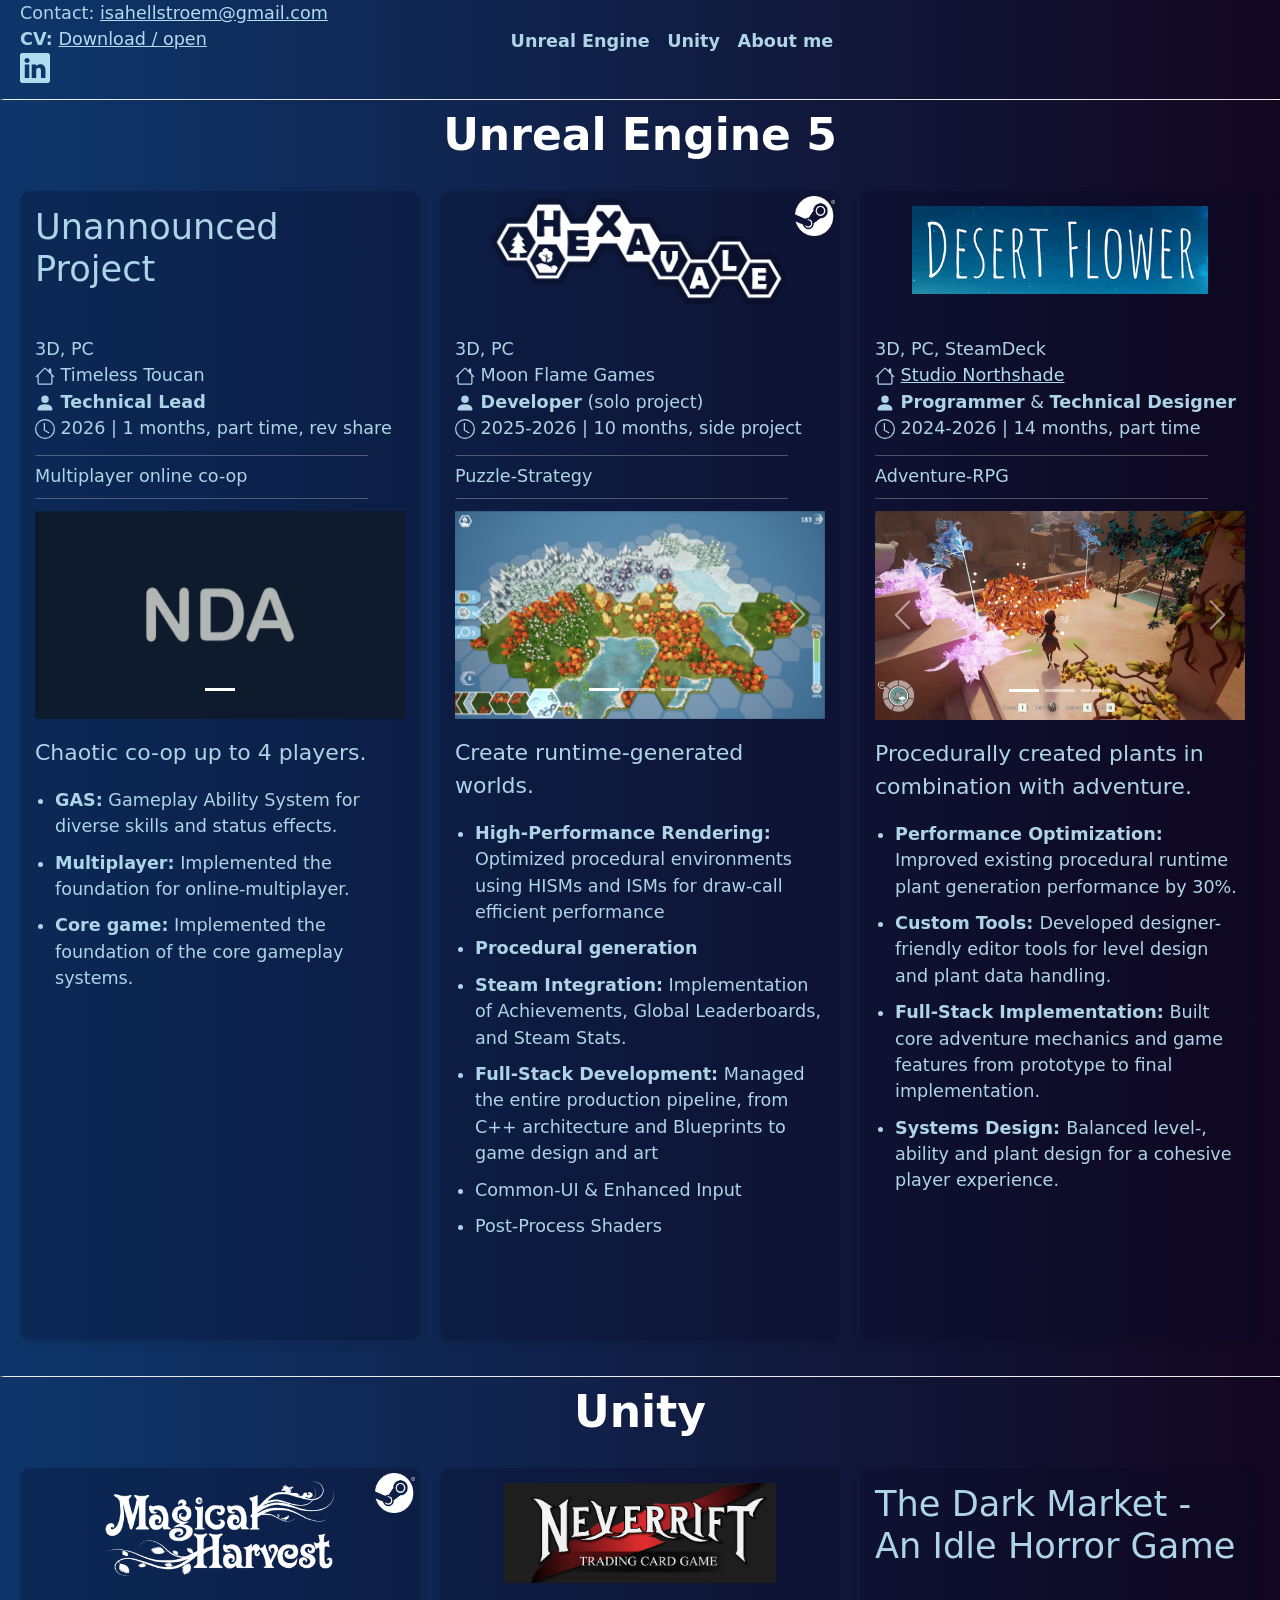
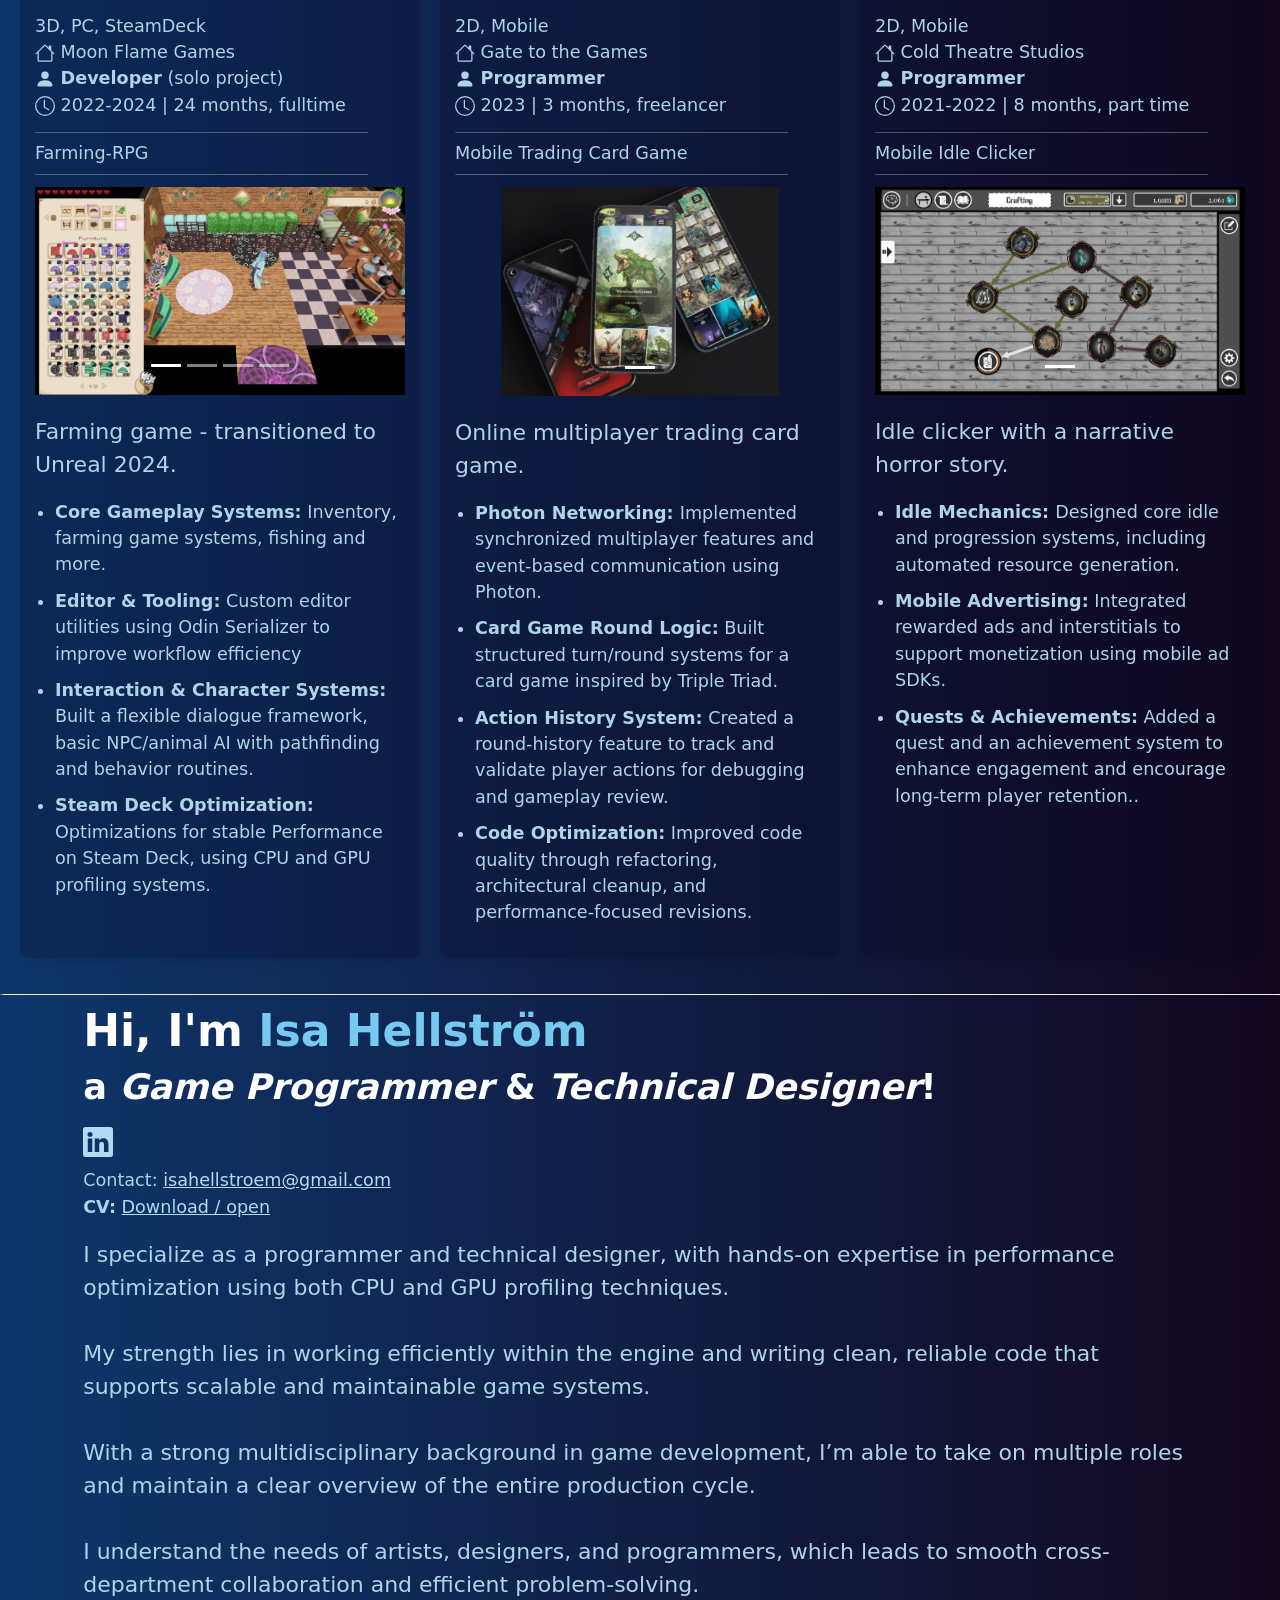
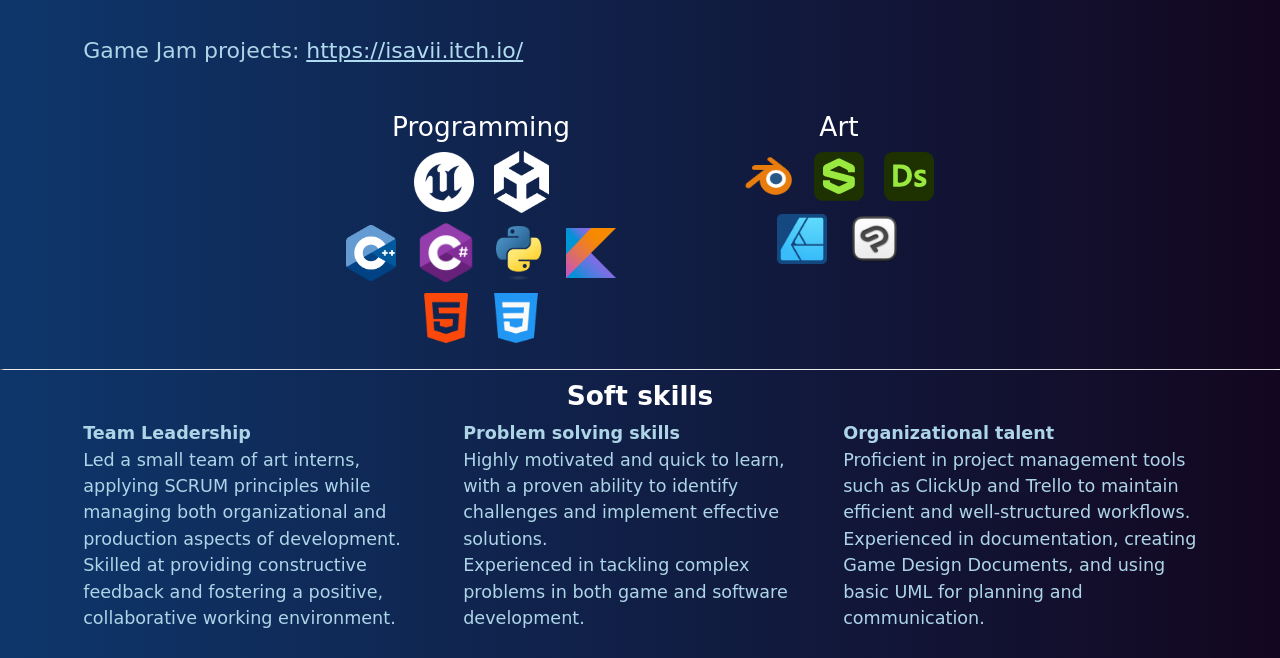
==== index.html @ 44cc3a47 "contatct up" ====
<!DOCTYPE html>
<html lang="en">
        <!-- ----------------- HEAD ----------------- -->
    <head>
        <meta charset="UTF-8">
        <meta name="viewport" content="width=device-width, initial-scale=1.0">
        <link rel="stylesheet" href="./css/style.css"/>
        <link href="https://cdn.jsdelivr.net/npm/bootstrap@5.3.0-alpha2/dist/css/bootstrap.min.css" rel="stylesheet"
        integrity="sha384-aFq/bzH65dt+w6FI2ooMVUpc+21e0SRygnTpmBvdBgSdnuTN7QbdgL+OapgHtvPp" crossorigin="anonymous"> 
        <script src="https://cdn.jsdelivr.net/npm/bootstrap@5.3.3/dist/js/bootstrap.bundle.min.js"
         integrity="sha384-YvpcrYf0tY3lHB60NNkmXc5s9fDVZLESaAA55NDzOxhy9GkcIdslK1eN7N6jIeHz" crossorigin="anonymous"></script>

        <!---- ---------------- FONT ---------------  -->
        <link rel="preconnect" href="https://fonts.googleapis.com">
        <link rel="preconnect" href="https//fonts.gstatic.com" crossorigin>
        <link href="https://fonts.google.com/specimen/Montserrat" rel="stylesheet">

        <title>Isa Hellström - Game Programmer Portfolio</title>
    </head>
        <!-- ----------------- BODY ----------------- -->
    <body class="gradient-custom">
    <header>
  <div class="header-container d-flex align-items-center justify-content-between w-100">
    
    <div class="contact-cv">
      <p class="mb-0">
        Contact: <a href="mailto:isahellstroem@gmail.com">isahellstroem@gmail.com</a><br>
        <b>CV:</b> <a href="\CV\CV_IsaHellström.pdf">Download / open</a><br>
              <a href="https://www.linkedin.com/in/isa-hellstr%C3%B6m-229aa6187/" target="_blank">
        <script src="js/icon_linkedin.cs"></script>
      </a>
      </p>
    </div>

    <nav class="navbar navbar-expand-lg">
      <div class="collapse navbar-collapse" id="navbarNavAltMarkup">
        <div class="navbar-nav">
          <a class="nav-link" href="#UE"><b>Unreal Engine</b></a>
          <a class="nav-link" href="#Unity"><b>Unity</b></a>
          <a class="nav-link" href="#AboutMe"><b>About me</b></a>
        </div>
      </div>
    </nav>

    <div class="header-spacer" style="width: 200px;"></div>
    
  </div>
</header>
        <img  class="divider" src="./Images/Decorative/Divider.png"> </img>


            <div class="flex-center">
                 <h1 class="fw-bold header-baseCol" id="UE">Unreal Engine 5</h1>
            </div>


        <!--------  //////////////////////////////////////////////////////////    -->
            <!-------- Container -->
            <div class="outer-center">
        <div class="horizontal-scroll-container">

            
                <!--  ==========================  RAPIDS ================== -->
            <div class="project-card">
                <div class ="project-card-title">
                    <!-- <a href="https://store.steampowered.com/app/3872220/Hexavale/" target="_blank" class="project-link">
                        <img src="./Images/Icons/SteamLogoWhite.png" class="steam-logo" alt="Steam" height="50">
                        <img src="./Images/UnrealEngine/Hexavale/Hexavale_Logo_White.png" class="game-logo-magicalharvest" alt="Hexavale"> -->
                     <h2> Unannounced Project</h2> 
                    </a>
                </div>
                <div class="project-meta">
                    3D, PC <br>
                    <script src="js/icon_company.cs"></script>Timeless Toucan  <br>
                    <script src="js/icon_human.cs"></script><b>Technical Lead</b> <br>
                    <script src="js/icon_clock.cs"></script> 2026 | 1 months, part time, rev share <br>
                </div>
                   <img class="divider_s" src="./Images/Decorative/Divider.png">
                 <div class="project-type">
                    Multiplayer online co-op
                 </div>
                <img class="divider_s" src="./Images/Decorative/Divider.png">

                <!-- Carousel -->
                <div id="carousel_UE_TC" class="carousel slide">
                    <div class="carousel-indicators">
                        <button type="button" data-bs-target="#carousel_UE_TC" data-bs-slide-to="0" class="active" aria-current="true"
                            aria-label="Slide 1"></button>
                    
                    </div>
                    <div class="carousel-inner">
                        <div class="carousel-item active">
                            <a href="./Images/UnrealEngine/TimelessToucan/TC_NDA.png" target="_blank">
                                <img src="./Images/UnrealEngine/TimelessToucan/TC_NDA.png" class="d-block w-100 img-fluid" alt="Hexavale">
                            </a>
                        </div>
                    </div>
                </div>

                
            <!-- Description -->
            <p class="lead mt-3">
                Chaotic co-op up to 4 players.
            </p>
            <ul class="project-features">
                <li><b>GAS:</b> Gameplay Ability System for diverse skills and status effects.</li>
                <li><b>Multiplayer:</b> Implemented the foundation for online-multiplayer.</li>
                <li><b>Core game:</b> Implemented the foundation of the core gameplay systems.</li>
            </ul>
             </div>
            </div>

                <!--  ==========================  HEXAVALE ================== -->
            <div class="project-card">
                <div class ="project-card-title">
                    <a href="https://store.steampowered.com/app/3872220/Hexavale/" target="_blank" class="project-link">
                        <img src="./Images/Icons/SteamLogoWhite.png" class="steam-logo" alt="Steam" height="50">
                        <img src="./Images/UnrealEngine/Hexavale/Hexavale_Logo_White.png" class="game-logo-magicalharvest" alt="Hexavale">
                    </a>
                </div>
                <div class="project-meta">
                    3D, PC <br>
                    <script src="js/icon_company.cs"></script>Moon Flame Games  <br>
                    <script src="js/icon_human.cs"></script><b>Developer</b> (solo project) <br>
                    <script src="js/icon_clock.cs"></script> 2025-2026 | 10 months, side project <br>
                </div>
                   <img class="divider_s" src="./Images/Decorative/Divider.png">
                 <div class="project-type">
                    Puzzle-Strategy
                 </div>
                <img class="divider_s" src="./Images/Decorative/Divider.png">

                <!-- Carousel -->
                <div id="carousel_UE_HEXA" class="carousel slide">
                    <div class="carousel-indicators">
                        <button type="button" data-bs-target="#carousel_UE_HEXA" data-bs-slide-to="0" class="active" aria-current="true"
                            aria-label="Slide 1"></button>
                        <button type="button" data-bs-target="#carousel_UE_HEXA" data-bs-slide-to="1" aria-label="Slide 2"></button>
                        <button type="button" data-bs-target="#carousel_UE_HEXA" data-bs-slide-to="2" aria-label="Slide 3"></button>
                    </div>
                    <div class="carousel-inner">
                        <div class="carousel-item active">
                            <a href="./Images/UnrealEngine/Hexavale/Hexavale_1.png" target="_blank">
                                <img src="./Images/UnrealEngine/Hexavale/Hexavale_1.png" class="d-block w-100 img-fluid" alt="Hexavale">
                            </a>
                        </div>
                        <div class="carousel-item">
                            <a href="./Images/UnrealEngine/Hexavale/Hexavale_2.png" target="_blank">
                                <img src="./Images/UnrealEngine/Hexavale/Hexavale_2.png" class="d-block w-100 img-fluid" alt="Hexavale">
                            </a>
                        </div>
                        <div class="carousel-item">
                            <a href="./Images/UnrealEngine/Hexavale/Hexavale_3.png" target="_blank">
                                <img src="./Images/UnrealEngine/Hexavale/Hexavale_3.png" class="d-block w-100 img-fluid" alt="Hexavale">
                            </a>
                        </div>
                    </div>
                    <button class="carousel-control-prev" type="button" data-bs-target="#carousel_UE_HEXA" data-bs-slide="prev">
                        <span class="carousel-control-prev-icon" aria-hidden="true"></span>
                        <span class="visually-hidden">Previous</span>
                    </button>
                    <button class="carousel-control-next" type="button" data-bs-target="#carousel_UE_HEXA" data-bs-slide="next">
                        <span class="carousel-control-next-icon" aria-hidden="true"></span>
                        <span class="visually-hidden">Next</span>
                    </button>
                </div>
                
            <!-- Description -->
            <p class="lead mt-3">
                Create runtime-generated worlds.
            </p>
            <ul class="project-features">
                <li><b>High-Performance Rendering:</b> Optimized procedural environments using HISMs and ISMs for draw-call efficient performance</li>
                <li><b>Procedural generation</b></li>
                <li><b>Steam Integration:</b> Implementation of Achievements, Global Leaderboards, and Steam Stats.</li>
                <li><b>Full-Stack Development:</b> Managed the entire production pipeline, from C++ architecture and Blueprints to game design and art</li>
                 <li>Common-UI & Enhanced Input</li>
                <li>Post-Process Shaders</li>
            </ul>
             </div>
            </div>
 

    <!--  ==========================  DESERT FLOWER  ================== -->
            <div class="project-card">
                <div class ="project-card-title" posi>
                  <a href="https://northshade.se/" target="_blank" class="project-link">
                <!-- <img src="./Images/Icons/SteamLogoWhite.png" class="steam-logo" alt="Steam" height="50">-->
                <img src="./Images/UnrealEngine/DesertFlower/DesertFlower_Title.png" class="game-logo" alt="Desert Flower">  
                  </a>
                 </div>
                    <div class="project-meta">
                    3D, PC, SteamDeck
                    <script src="js/icon_company.cs "></script><a href= "https://northshade.se/" target="_blank">Studio Northshade <tab class="space"></a></tab> <br>
                    <script src="js/icon_human.cs"></script><b>Programmer</b> & <b>Technical Designer</b> <br>
                    <script src="js/icon_clock.cs "></script> 2024-2026 | 14 months, part time<br>
                                       <img class="divider_s" src="./Images/Decorative/Divider.png">
                    <div class="project-type">
                        Adventure-RPG
                    </div>
                    <img class="divider_s" src="./Images/Decorative/Divider.png">
               </div>
              
                       <!-- Carousel -->
                <div id="carousel_UE_DESERT" class="carousel slide">
                    <div class="carousel-indicators">
                        <button type="button" data-bs-target="#carousel_UE_DESERT" data-bs-slide-to="0" class="active" aria-current="true"
                            aria-label="Slide 1"></button>
                        <button type="button" data-bs-target="#carousel_UE_DESERT" data-bs-slide-to="1" aria-label="Slide 2"></button>
                        <button type="button" data-bs-target="#carousel_UE_DESERT" data-bs-slide-to="2" aria-label="Slide 3"></button>
                    </div>
                    <div class="carousel-inner">
                        <div class="carousel-item active">
                            <a href="./Images/UnrealEngine/DesertFlower/DesertFlower4.png" target="_blank">
                                <img src="./Images/UnrealEngine/DesertFlower/DesertFlower4.png" class="d-block w-100 img-fluid" alt="Hexavale">
                            </a>
                        </div>
                        <div class="carousel-item">
                            <a href="./Images/UnrealEngine/DesertFlower/DesertFlower3.png" target="_blank">
                                <img src="./Images/UnrealEngine/DesertFlower/DesertFlower3.png" class="d-block w-100 img-fluid" alt="Hexavale">
                            </a>
                        </div>
                        <div class="carousel-item">
                            <a href="./Images/UnrealEngine/DesertFlower/DesertFlower5.png" target="_blank">
                                <img src="./Images/UnrealEngine/DesertFlower/DesertFlower5.png" class="d-block w-100 img-fluid" alt="Hexavale">
                            </a>
                        </div>
                    </div>
                    <button class="carousel-control-prev" type="button" data-bs-target="#carousel_UE_DESERT" data-bs-slide="prev">
                        <span class="carousel-control-prev-icon" aria-hidden="true"></span>
                        <span class="visually-hidden">Previous</span>
                    </button>
                    <button class="carousel-control-next" type="button" data-bs-target="#carousel_UE_DESERT" data-bs-slide="next">
                        <span class="carousel-control-next-icon" aria-hidden="true"></span>
                        <span class="visually-hidden">Next</span>
                    </button>
                    </div>
                      <p class="lead mt-3">
                    Procedurally created plants in combination with adventure.
                    <ul class="project-features">

                            <li><b> Performance Optimization: </b> Improved existing procedural runtime plant generation performance by 30%.
                            </li>
                            <li><b> Custom Tools: </b> Developed designer-friendly editor tools for level design and plant data handling.
                            </li>
                            <li><b>Full-Stack Implementation:</b> Built core adventure mechanics and game features from prototype to final implementation.  
                            </li>
                            <li> <b>Systems Design: </b>Balanced level-, ability and plant design for a cohesive player experience.</li>      
                  
                    </ul>
                </div>
           

            </div>

             <!--  ==========================  KARMA AND JONAR   ================== -->
            <div class="project-card">
                <div class ="project-card-title" posi>
                  <a href="https://store.steampowered.com/app/3580060/Karma_and_Jonar__The_Rock_Trolls/" target="_blank" class="project-link">
                 <img src="./Images/Icons/SteamLogoWhite.png" class="steam-logo" alt="Steam" height="50"> 
                <img src="./Images/UnrealEngine/KarmaAndJonar/K+JonarTitle.jpg" class="game-logo" alt="Karma and Jonar">  
                  </a>
                 </div>
                    <div class="project-meta">
                     3D, PC, SteamDeck
                    <script src="js/icon_company.cs "></script><a href= "https://www.glimeriastudios.com/gameplaydemo" target="_blank">Glimeria Studios <tab class="space"></a></tab> <br>
            <script src="js/icon_human.cs"></script><b>Lead-Programmer</b> & <b>Technical Designer</b>  <br>
               <script src="js/icon_clock.cs "></script> 2025 | 6 months, part time<br>
                   <img class="divider_s" src="./Images/Decorative/Divider.png">
                    <div class="project-type">
                         Co-op adventure
                    </div>
                     <img class="divider_s" src="./Images/Decorative/Divider.png">

                       <!-- Carousel -->
                     <div id="carousel_UE_KJ" class="carousel slide">
                           <div class="carousel-indicators">
                               <button type="button" data-bs-target="#carousel_UE_KJ" data-bs-slide-to="0" class="active" aria-current="true" aria-label="Slide 1"></button>
                               <button type="button" data-bs-target="#carousel_UE_KJ" data-bs-slide-to="1" aria-label="Slide 2"></button>
                               <button type="button" data-bs-target="#carousel_UE_KJ" data-bs-slide-to="2" aria-label="Slide 3"></button>
                           </div>
                           <div class="carousel-inner">
                               <div class="carousel-item active">
                                <a href="./Images/UnrealEngine/KarmaAndJonar/KJ_01.png" target="_blank">
                                   <img src="./Images/UnrealEngine/KarmaAndJonar/KJ_01.png" class="d-block w-100  d-block mx-lg-auto img-fluid" alt="..."></a>
                               </div>
                               <div class="carousel-item">
                                <a href="./Images/UnrealEngine/KarmaAndJonar/KJ_02.png" target="_blank">
                                   <img src="./Images/UnrealEngine/KarmaAndJonar/KJ_02.png" class="d-block w-100  d-block mx-lg-auto img-fluid" alt="..."></a>
                               </div>
                               <div class="carousel-item">
                                <a href="./Images/UnrealEngine/KarmaAndJonar/KJ_03.png" target="_blank">
                                   <img src="./Images/UnrealEngine/KarmaAndJonar/KJ_03.png" class="d-block w-100  d-block mx-lg-auto img-fluid" alt="..."></a>
                               </div>
                           </div>
                           <button class="carousel-control-prev" type="button" data-bs-target="#carousel_UE_KJ" data-bs-slide="prev">
                               <span class="carousel-control-prev-icon" aria-hidden="true"></span>
                               <span class="visually-hidden">Previous</span>
                           </button>
                           <button class="carousel-control-next" type="button" data-bs-target="#carousel_UE_KJ" data-bs-slide="next">
                               <span class="carousel-control-next-icon" aria-hidden="true"></span>
                               <span class="visually-hidden">Next</span>
                           </button>
                       </div>
         
                    </div>
                      <p class="lead mt-3">
                       Online Co-op adventure based on the book series "Karma & Jonar".
                      <br>
                           <ul class="project-features"> 
                <li> <b>Core Framework:</b> Engineered a full-scale prototype architecture from scratch for online-multiplayer coop.      
                </li>
                <li><b>NPC AI:</b> Implemented Enemy AI logic (incl. boss fight)
                </li>
                <li> <b>Gameplay Events:</b> Command Pattern system for designer-friendly, decoupled event handling.
                </li>
                <li> <b>Narrative: </b> Integrated a custom Dialogue System and dynamic Sequencer cinematics.
                </li>
                <li>  <b>Optimization: </b>Using Nanite to optimize game performance with movie-ready assets. 
                </li>
                    </ul>
                </div>
            </div>

   <!--  ==========================  MAGICAL HARVEST  ================== -->
            <div class="project-card">
                <div class ="project-card-title" posi>
                  <a href="https://store.steampowered.com/app/1906970/Magical_Harvest/" target="_blank" class="project-link">
                 <img src="./Images/Icons/SteamLogoWhite.png" class="steam-logo" alt="Steam"> 
                <img src="./Images/UnrealEngine/MagicalHarvest/MagicalHarvest_Horizontal.png" class="game-logo-magicalharvest" alt="Magical Harvest">  
                  </a>
                 </div>
                    <div class="project-meta">
                         3D, PC, SteamDeck
                    <script src="js/icon_company.cs "></script>Moon Flame Games</tab> <br>
            <script src="js/icon_human.cs"></script><b>Developer</b> (solo project)<br>
               <script src="js/icon_clock.cs "></script> 2023-2024 | 12 months, fulltime<br>
                   <img class="divider_s" src="./Images/Decorative/Divider.png">
                    <div class="project-type">
                         Farming-RPG
                    </div>
                     <img class="divider_s" src="./Images/Decorative/Divider.png">

                       <!-- Carousel -->
                      <div id="carousel_UE_MH" class="carousel slide">
                           <div class="carousel-indicators">
                               <button type="button" data-bs-target="#carousel_UE_MH" data-bs-slide-to="0" class="active" aria-current="true" aria-label="Slide 1"></button>
                               <button type="button" data-bs-target="#carousel_UE_MH" data-bs-slide-to="1" aria-label="Slide 2"></button>
                               <button type="button" data-bs-target="#carousel_UE_MH" data-bs-slide-to="2" aria-label="Slide 3"></button>
                               <button type="button" data-bs-target="#carousel_UE_MH" data-bs-slide-to="3" aria-label="Slide 4"></button>
                           </div>
                           <div class="carousel-inner">
                               <div class="carousel-item active">
                                <a href="./Images/UnrealEngine/MagicalHarvest/MH_Screenshot_Farm.png" target="_blank">
                                   <img src="./Images/UnrealEngine/MagicalHarvest/MH_Screenshot_Farm.png" class="d-block w-100  d-block mx-lg-auto img-fluid" alt="..."></a>
                               </div>
                               <div class="carousel-item">
                                <a href="./Images/UnrealEngine/MagicalHarvest/MH_Screenshot_Inventory.png" target="_blank">
                                   <img src="./Images/UnrealEngine/MagicalHarvest/MH_Screenshot_Inventory.png" class="d-block w-100  d-block mx-lg-auto img-fluid" alt="..."></a>
                               </div>
                               <div class="carousel-item">
                                <a href="./Images/UnrealEngine/MagicalHarvest/MH_Screenshot_Seasons.png" target="_blank">
                                   <img src="./Images/UnrealEngine/MagicalHarvest/MH_Screenshot_Seasons.png" class="d-block w-100  d-block mx-lg-auto img-fluid" alt="..."></a>
                               </div>
                               <div class="carousel-item">
                                <a href="./Images/UnrealEngine/MagicalHarvest/MH_Screenshot_MagicalForest.png" target="_blank">
                                <img src="./Images/UnrealEngine/MagicalHarvest/MH_Screenshot_MagicalForest.png" class="d-block w-100  d-block mx-lg-auto img-fluid" alt="..."></a>
                            </div>
                           </div>
                           <button class="carousel-control-prev" type="button" data-bs-target="#carousel_UE_MH" data-bs-slide="prev">
                               <span class="carousel-control-prev-icon" aria-hidden="true"></span>
                               <span class="visually-hidden">Previous</span>
                           </button>
                           <button class="carousel-control-next" type="button" data-bs-target="#carousel_UE_MH" data-bs-slide="next">
                               <span class="carousel-control-next-icon" aria-hidden="true"></span>
                               <span class="visually-hidden">Next</span>
                           </button>
                       </div>
                   </div>
                     </div>
               <p class="lead"> Farming game with magic, seasons and romance.<br>
                    <ul class="project-features">
                <li><b>Engine Transition:</b> Transitioned a 2-year Unity project into Unreal Engine.     
                </li>
                <li> <b>Gameplay Systems:</b> Developed inventory, decoration, farming, magic, and character customization systems.    
                </li>
                <li> <b>World Building:</b> Built a time-of-day and seasonal system and optimized asset management. 
                </li>
                <li> <b>AI & Tools:</b> Created NPC/Animal AI and custom Unreal Editor tools to improve productivity.
                </li>
                </ul>
               </p>
               </div>
                   
             </div>

     
        </div>
           


            <!------------------------------ UNITY  --------------------->
            <img  class="divider" src="./Images/Decorative/Divider.png"> </img>
            <div class="flex-center">
                 <h1 class="fw-bold header-baseCol" id="Unity">Unity</h1>
            </div>

<div class="outer-center">
               <div class="horizontal-scroll-container">

            
                <!--  ==========================  MAGICAL HARVEST  ================== -->
           <div class="project-card">
                <div class ="project-card-title" posi>
                  <a href="https://store.steampowered.com/app/1906970/Magical_Harvest/" target="_blank" class="project-link">
                 <img src="./Images/Icons/SteamLogoWhite.png" class="steam-logo" alt="Steam"> 
                <img src="./Images/UnrealEngine/MagicalHarvest/MagicalHarvest_Horizontal.png" class="game-logo-magicalharvest" alt="Magical Harvest">  
                  </a>
                 </div>
                    <div class="project-meta">
                         3D, PC, SteamDeck
                    <script src="js/icon_company.cs "></script>Moon Flame Games</tab> <br>
            <script src="js/icon_human.cs"></script><b>Developer</b> (solo project)<br>
               <script src="js/icon_clock.cs "></script> 2022-2024 | 24 months, fulltime<br>
                   <img class="divider_s" src="./Images/Decorative/Divider.png">
                    <div class="project-type">
                         Farming-RPG
                    </div>
                     <img class="divider_s" src="./Images/Decorative/Divider.png">

                       <!-- Carousel -->
                     <div id="carousel_Unity_MH" class="carousel slide">
                               <div class="carousel-indicators">
                                   <button type="button" data-bs-target="#carousel_Unity_MH" data-bs-slide-to="0" class="active" aria-current="true" aria-label="Slide 1"></button>
                                   <button type="button" data-bs-target="#carousel_Unity_MH" data-bs-slide-to="1" aria-label="Slide 2"></button>
                                   <button type="button" data-bs-target="#carousel_Unity_MH" data-bs-slide-to="2" aria-label="Slide 3"></button>
                                   <button type="button" data-bs-target="#carousel_Unity_MH" data-bs-slide-to="3" aria-label="Slide 4"></button>
                               </div>
                               <div class="carousel-inner">
                                   <div class="carousel-item active">
                                    <a href="./Images/Unity/MagicalHarvest/MH_DecoMode.png" target="_blank">
                                       <img src="./Images/Unity/MagicalHarvest/MH_DecoMode.png" class="d-block w-100  d-block mx-lg-auto img-fluid" alt="..."></a>
                                   </div>
                              
                                   <div class="carousel-item">
                                    <a href="./Images/Unity/MagicalHarvest/MH_EditorTool.png" target="_blank">
                                        <img src="./Images/Unity/MagicalHarvest/MH_EditorTool.png" class="d-block w-100  d-block mx-lg-auto img-fluid" alt="..."></a>
                                    </div>
                                    <div class="carousel-item">
                                        <a href="./Images/Unity/MagicalHarvest/MH_CharCustomizer.png" target="_blank">
                                            <img src="./Images/Unity/MagicalHarvest/MH_CharCustomizer.png" class="d-block w-100  d-block mx-lg-auto img-fluid" alt="..."></a>
                                        </div>
                                   <div class="carousel-item">
                                    <a href="./Images/Unity/MagicalHarvest/MH_Mine.png" target="_blank">
                                        <img src="./Images/Unity/MagicalHarvest/MH_Mine.png" class="d-block w-100  d-block mx-lg-auto img-fluid" alt="..."></a>
                                    </div>
                               </div>
                               <button class="carousel-control-prev" type="button" data-bs-target="#carousel_Unity_MH" data-bs-slide="prev">
                                   <span class="carousel-control-prev-icon" aria-hidden="true"></span>
                                   <span class="visually-hidden">Previous</span>
                               </button>
                               <button class="carousel-control-next" type="button" data-bs-target="#carousel_Unity_MH" data-bs-slide="next">
                                   <span class="carousel-control-next-icon" aria-hidden="true"></span>
                                   <span class="visually-hidden">Next</span>
                                         </button>
                           </div>
                   </div>
                     </div>
               <p class="lead">Farming game - transitioned to Unreal 2024.<br>
                    <ul class="project-features">
                <li><b>Core Gameplay Systems:</b> Inventory, farming game systems, fishing and more.     
                </li>
                <li> <b>Editor & Tooling:</b> Custom editor utilities using Odin Serializer to improve workflow efficiency
                </li>
                <li> <b>Interaction & Character Systems:</b> Built a flexible dialogue framework, basic NPC/animal AI with pathfinding and behavior routines.
                </li>
                <li> <b>Steam Deck Optimization:</b> Optimizations for stable Performance on Steam Deck, using CPU and GPU profiling systems.
                </li>
                </ul>
               </p>
               </div>
                   
                   <!--  ==========================  NEVERRIFT   ================== -->
              <div class="project-card">
                <div class ="project-card-title" posi>
                  <a href="https://www.neverrift.com/mobile-app/" target="_blank" class="project-link">
                <!-- <img src="./Images/Icons/SteamLogoWhite.png" class="steam-logo" alt="Steam">  -->
                <img src="./Images/Unity/Neverrift/Neverrift_Logo.png" class="game-logo" alt="Neverrift">  
                  </a>
                 </div>
                        <div class="project-meta">
                        2D, Mobile
                    <script src="js/icon_company.cs "></script>Gate to the Games</tab> <br>
            <script src="js/icon_human.cs"></script><b>Programmer</b><br>
        
               <script src="js/icon_clock.cs "></script> 2023 |  3 months, freelancer<br>
                   <img class="divider_s" src="./Images/Decorative/Divider.png">
                    <div class="project-type">
                        Mobile Trading Card Game
                    </div>
                     <img class="divider_s" src="./Images/Decorative/Divider.png">

                       <!-- Carousel -->
                   <div id="carousel_Unity_Neverrift" class="carousel slide">
                               <div class="carousel-indicators">
                                   <button type="button" data-bs-target="#carousel_Unity_Neverrift" data-bs-slide-to="0" class="active" aria-current="true" aria-label="Slide 1"></button>
                               </div>
                               <div class="carousel-inner">
                                   <div class="carousel-item active">
                                    <a href="./Images/Unity/Neverrift/Neverrift_Image_1.png" target="_blank">
                                       <img src="./Images/Unity/Neverrift/Neverrift_Image_1.png" class="d-block w-75  d-block mx-lg-auto img-fluid" alt="..."></a>
                                   </div>
                               </div>
                          
                           </div>
                    </div>      </div>
               <p class="lead">Online multiplayer trading card game.<br>
                    <ul class="project-features">
                <li><b>Photon Networking: </b>Implemented synchronized multiplayer features and event-based communication using Photon.
                </li>
                <li> <b>Card Game Round Logic:</b> Built structured turn/round systems for a card game inspired by Triple Triad.
                </li>
                <li> <b>Action History System:</b> Created a round-history feature to track and validate player actions for debugging and gameplay review.
                </li>
                <li> <b>Code Optimization:</b> Improved code quality through refactoring, architectural cleanup, and performance-focused revisions.
                </li>
                </ul>
               </p>
               </div>
    

           <!------------------------------ THE DARK MARKET  --------------------->
                         <div class="project-card">
                <div class ="project-card-title" posi>
                        <h2>   The Dark Market - An Idle Horror Game</h2> 
                  </a>
                 </div>
                        <div class="project-meta">
                        2D, Mobile
                    <script src="js/icon_company.cs "></script>Cold Theatre Studios</tab> <br>
            <script src="js/icon_human.cs"></script><b>Programmer</b><br>
        
               <script src="js/icon_clock.cs "></script> 2021-2022 |  8 months, part time<br>
                   <img class="divider_s" src="./Images/Decorative/Divider.png">
                    <div class="project-type">
                        Mobile Idle Clicker
                    </div>
                     <img class="divider_s" src="./Images/Decorative/Divider.png">

                       <!-- Carousel -->
                <div id="carousel_Unity_DarkMarket" class="carousel slide">
                               <div class="carousel-indicators">
                                   <button type="button" data-bs-target="#carousel_Unity_DarkMarket" data-bs-slide-to="0" class="active" aria-current="true" aria-label="Slide 1"></button>
                               </div>
                               <div class="carousel-inner">
                                   <div class="carousel-item active">
                                    <a href="./Images/Unity/HorrorStory/IdleHorrorStory.jpg" target="_blank">
                                       <img src="./Images/Unity/HorrorStory/IdleHorrorStory.jpg" class="d-block w-100  d-block mx-lg-auto img-fluid" alt="..."></a>
                                   </div>
                               </div>
                           </div>
                          
                    </div>      </div>
               <p class="lead">Idle clicker with a narrative horror story.<br>
                    <ul class="project-features">
                <li><b>Idle Mechanics: </b>Designed core idle and progression systems, including automated resource generation.
                </li>
                <li> <b>Mobile Advertising:</b> Integrated rewarded ads and interstitials to support monetization using mobile ad SDKs.
                </li>
                <li> <b>Quests & Achievements:</b> Added a quest and an achievement system to enhance engagement and encourage long-term player retention..
                </li>
                </ul>
               </p>
               </div>
             </div>

             </div>

                     
        <img  class="divider" src="./Images/Decorative/Divider.png"> </img>
         <div class="container">
            <div class="row"  id="AboutMe">
              <div class="col-md-4">

                </div>
            <h1 class="display-6 fw-bold header-baseCol">Hi, I'm <strong>Isa Hellström</strong></h1>
            <h2 class="display-7 fw-bold header-baseCol">a <i>Game Programmer</i> & <i>Technical Designer</i>!</h1>
              <div class="social"><a href="https://www.linkedin.com/in/isa-hellstr%C3%B6m-229aa6187/" target="_blank"><script src="js/icon_linkedin.cs "></script></a></div>  
              <p>Contact: <a href="mailto:isahellstroem@gmail.com">isahellstroem@gmail.com</a><br>
              <b> CV:</b> <a href="\CV\CV_IsaHellström.pdf">Download / open  </a> 
             </p>
            <p class="lead">I specialize as a <b>programmer and technical designer</b>, with hands-on expertise in performance optimization using both <b>CPU and GPU profiling techniques</b>. <br>
               <br> My strength lies in working efficiently within the engine and writing clean, reliable code that supports scalable and maintainable game systems.
                <br> <br>
                With a strong multidisciplinary background in game development, I’m able to take on multiple roles and maintain a clear overview of the entire production cycle.<br>
                <br>I understand the needs of artists, designers, and programmers, which leads to smooth cross-department collaboration and efficient problem-solving.<br><br>

                
              Game Jam projects: <a href="https://isavii.itch.io/" target="_blank">https://isavii.itch.io/</a> 
            </div>
        </div>

        <br>
        <div class="Skils">
            <div class="left_skills">
                <h4 class="header-baseCol">Programming</h4>
                <div class="flexcontainer-icons">
                    <img src="./Images/Icons/UE-Icon-2023-White.png" alt="Unreal Engine" width="60px"></img>
                    <img src="./Images/Icons/U_Cube_1C_White.png" alt="Unity"  width="55px"></img>
                </div>
 
            <div class="flexcontainer-icons">
                <img src="./Images/Icons/ISO_C++_Logo.svg.png" alt="C++" width="50px"></img>
                <img src="./Images/Icons/Csharp_Logo.png" alt="C#" width="60px"></img>
                <img src="./Images/Icons/Python-logo-notext.svg.png" alt="Python" width="50px"></img>
                <img src="./Images/Icons/Kotlin_Icon.png" alt="Kotlin" width="50px"></img>
            </div>

            <div class="flexcontainer-icons">
                <img src="./Images/Icons/html-5.png" alt="HTML-5" width="50px"></img>
                <img src="./Images/Icons/css-3.png" alt="CSS" width="50px"></img>
            </div>
        </div>
        <div class="right_skills">
            <h4 class="header-baseCol">Art</h4>
            <div class="flexcontainer-icons">
                <img src="./Images/Icons/blender_icon_64x64.png" alt="Blender" width="50px"></img>
                <img src="./Images/Icons/Adobe_Substance_3D_icon.svg" alt="Substance Painter" width="50px"></img>
                <img src="./Images/Icons/Adobe_Substance_3D_Designer_icon.svg" alt="Substance Designer" width="50px"></img>
            </div>  

                <div class="flexcontainer-icons">
                    <img src="./Images/Icons/AffinityDesigner.png" alt="Affinity Designer" width="50px"></img>
                    <img src="./Images/Icons/clip_studio_paint_macos_bigsur_icon_189480.png" alt="Clip Studio Paint" width="55
                    px"></img>
         </div>
        </div>

        </div>


        <img  class="divider" src="./Images/Decorative/Divider.png"> </img>
                  <!------------------------------ SOFT SKILLS --------------------->
        <div class="flex-center">
            <h4 class="fw-bold header-baseCol">Soft skills</h4>
        </div>
        
        <div class="container">
            <div class="row">
              <div class="col-md-4">
                <b>Team Leadership  </b><br> 
               Led a small team of art interns, applying SCRUM principles while managing both organizational and production aspects of development.<br>
                Skilled at providing constructive feedback and fostering a positive, collaborative working environment. <br>  <br> 
              </div>
             
              <div class="col-md-4">
                <b>Problem solving skills</b><br>
                Highly motivated and quick to learn, with a proven ability to identify 
                challenges and implement effective solutions.<br> Experienced in tackling complex problems in both game and software development.<br>  <br> 
              </div>
              <div class="col-md-4">
                <b>Organizational talent</b><br>
               Proficient in project management tools such as ClickUp and Trello to maintain efficient and well-structured workflows.<br>
                Experienced in documentation, creating Game Design Documents, and using basic UML for planning and communication.<br>  <br> 
              </div>
            </div>
          </div>


        <div class="flex-center">
          
        </div>

    </body>

    <footer>


        
    </footer>
</html>
---- css/style.css ----
@import url(styleLarge.css);
@import url(stylesmall.css);
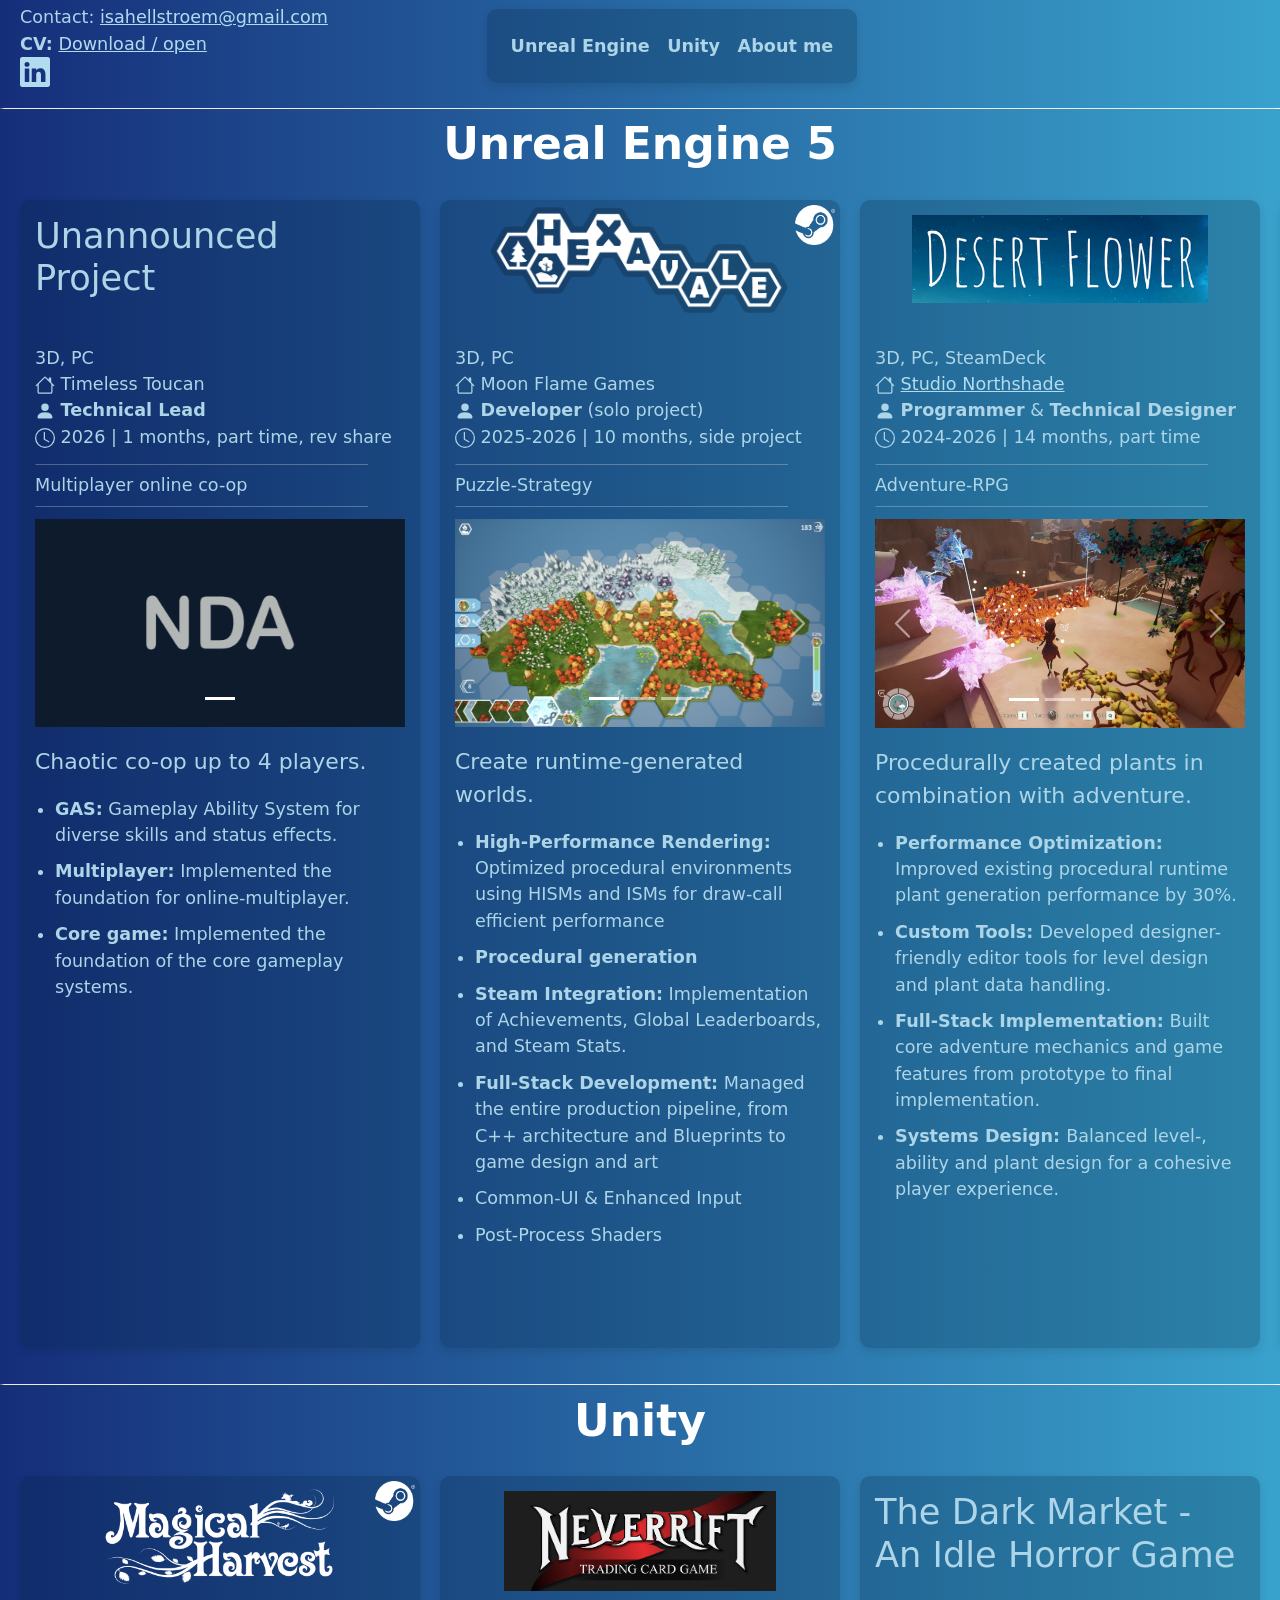
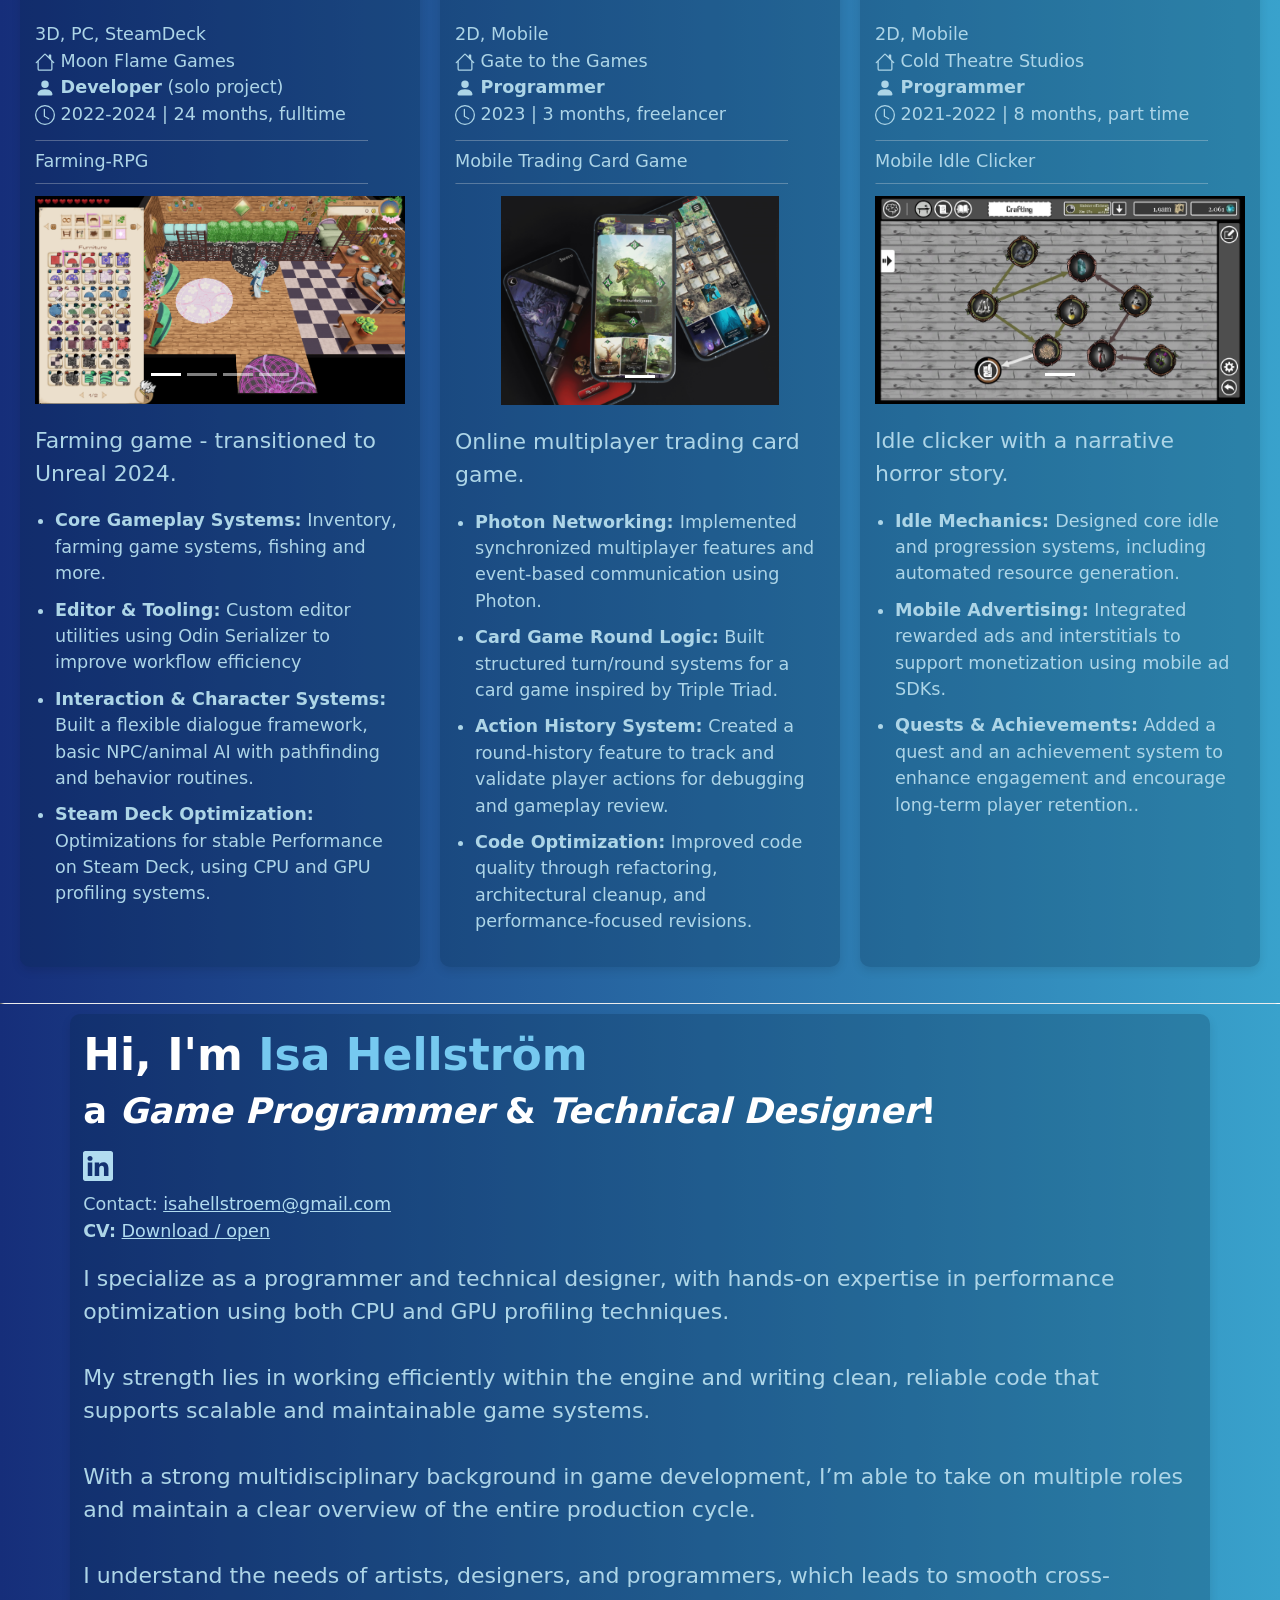
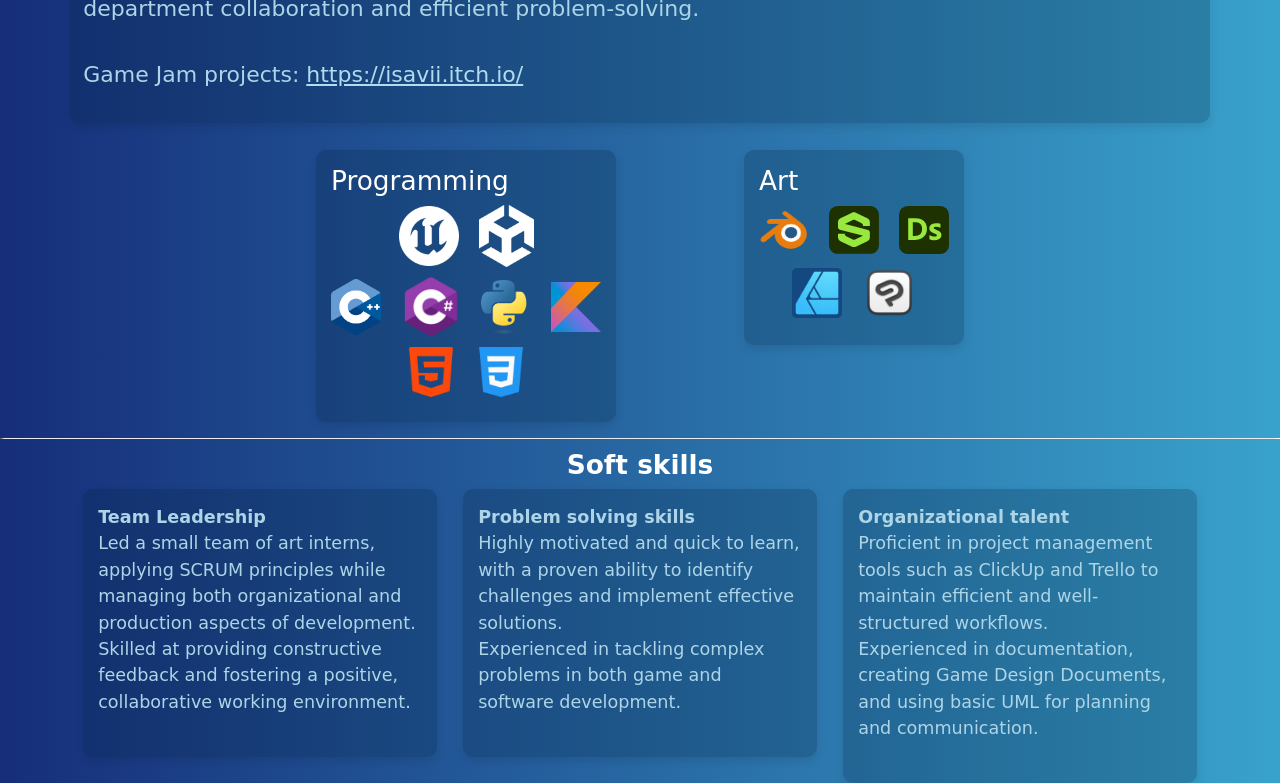
==== commit c5316603: "improvements, vertical layout for mobile" ====
--- a/index.html
+++ b/index.html
@@ -31,17 +31,18 @@
       </a>
       </p>
     </div>
-
     <nav class="navbar navbar-expand-lg">
       <div class="collapse navbar-collapse" id="navbarNavAltMarkup">
+ <div class="AboutMe">
+
         <div class="navbar-nav">
           <a class="nav-link" href="#UE"><b>Unreal Engine</b></a>
           <a class="nav-link" href="#Unity"><b>Unity</b></a>
           <a class="nav-link" href="#AboutMe"><b>About me</b></a>
         </div>
+</div>
       </div>
     </nav>
-
     <div class="header-spacer" style="width: 200px;"></div>
     
   </div>
@@ -579,10 +580,8 @@
                      
         <img  class="divider" src="./Images/Decorative/Divider.png"> </img>
          <div class="container">
-            <div class="row"  id="AboutMe">
-              <div class="col-md-4">
-
-                </div>
+            <div class="row"  id="AboutMe" >
+                <div class="AboutMe">
             <h1 class="display-6 fw-bold header-baseCol">Hi, I'm <strong>Isa Hellström</strong></h1>
             <h2 class="display-7 fw-bold header-baseCol">a <i>Game Programmer</i> & <i>Technical Designer</i>!</h1>
               <div class="social"><a href="https://www.linkedin.com/in/isa-hellstr%C3%B6m-229aa6187/" target="_blank"><script src="js/icon_linkedin.cs "></script></a></div>  
@@ -599,16 +598,16 @@
               Game Jam projects: <a href="https://isavii.itch.io/" target="_blank">https://isavii.itch.io/</a> 
             </div>
         </div>
-
+</div>
         <br>
         <div class="Skils">
             <div class="left_skills">
+                    <div class="AboutMe">
                 <h4 class="header-baseCol">Programming</h4>
                 <div class="flexcontainer-icons">
                     <img src="./Images/Icons/UE-Icon-2023-White.png" alt="Unreal Engine" width="60px"></img>
                     <img src="./Images/Icons/U_Cube_1C_White.png" alt="Unity"  width="55px"></img>
                 </div>
- 
             <div class="flexcontainer-icons">
                 <img src="./Images/Icons/ISO_C++_Logo.svg.png" alt="C++" width="50px"></img>
                 <img src="./Images/Icons/Csharp_Logo.png" alt="C#" width="60px"></img>
@@ -620,8 +619,10 @@
                 <img src="./Images/Icons/html-5.png" alt="HTML-5" width="50px"></img>
                 <img src="./Images/Icons/css-3.png" alt="CSS" width="50px"></img>
             </div>
+ </div>
         </div>
         <div class="right_skills">
+               <div class="AboutMe">
             <h4 class="header-baseCol">Art</h4>
             <div class="flexcontainer-icons">
                 <img src="./Images/Icons/blender_icon_64x64.png" alt="Blender" width="50px"></img>
@@ -633,7 +634,7 @@
                     <img src="./Images/Icons/AffinityDesigner.png" alt="Affinity Designer" width="50px"></img>
                     <img src="./Images/Icons/clip_studio_paint_macos_bigsur_icon_189480.png" alt="Clip Studio Paint" width="55
                     px"></img>
-         </div>
+         </div></div>
         </div>
 
         </div>
@@ -646,23 +647,26 @@
         </div>
         
         <div class="container">
+         
             <div class="row">
               <div class="col-md-4">
+                <div class="AboutMe">
                 <b>Team Leadership  </b><br> 
                Led a small team of art interns, applying SCRUM principles while managing both organizational and production aspects of development.<br>
                 Skilled at providing constructive feedback and fostering a positive, collaborative working environment. <br>  <br> 
-              </div>
-             
+              </div></div>
               <div class="col-md-4">
+                 <div class="AboutMe">
                 <b>Problem solving skills</b><br>
                 Highly motivated and quick to learn, with a proven ability to identify 
                 challenges and implement effective solutions.<br> Experienced in tackling complex problems in both game and software development.<br>  <br> 
-              </div>
+              </div></div>
               <div class="col-md-4">
+                  <div class="AboutMe">
                 <b>Organizational talent</b><br>
                Proficient in project management tools such as ClickUp and Trello to maintain efficient and well-structured workflows.<br>
                 Experienced in documentation, creating Game Design Documents, and using basic UML for planning and communication.<br>  <br> 
-              </div>
+              </div></div>
             </div>
           </div>
 
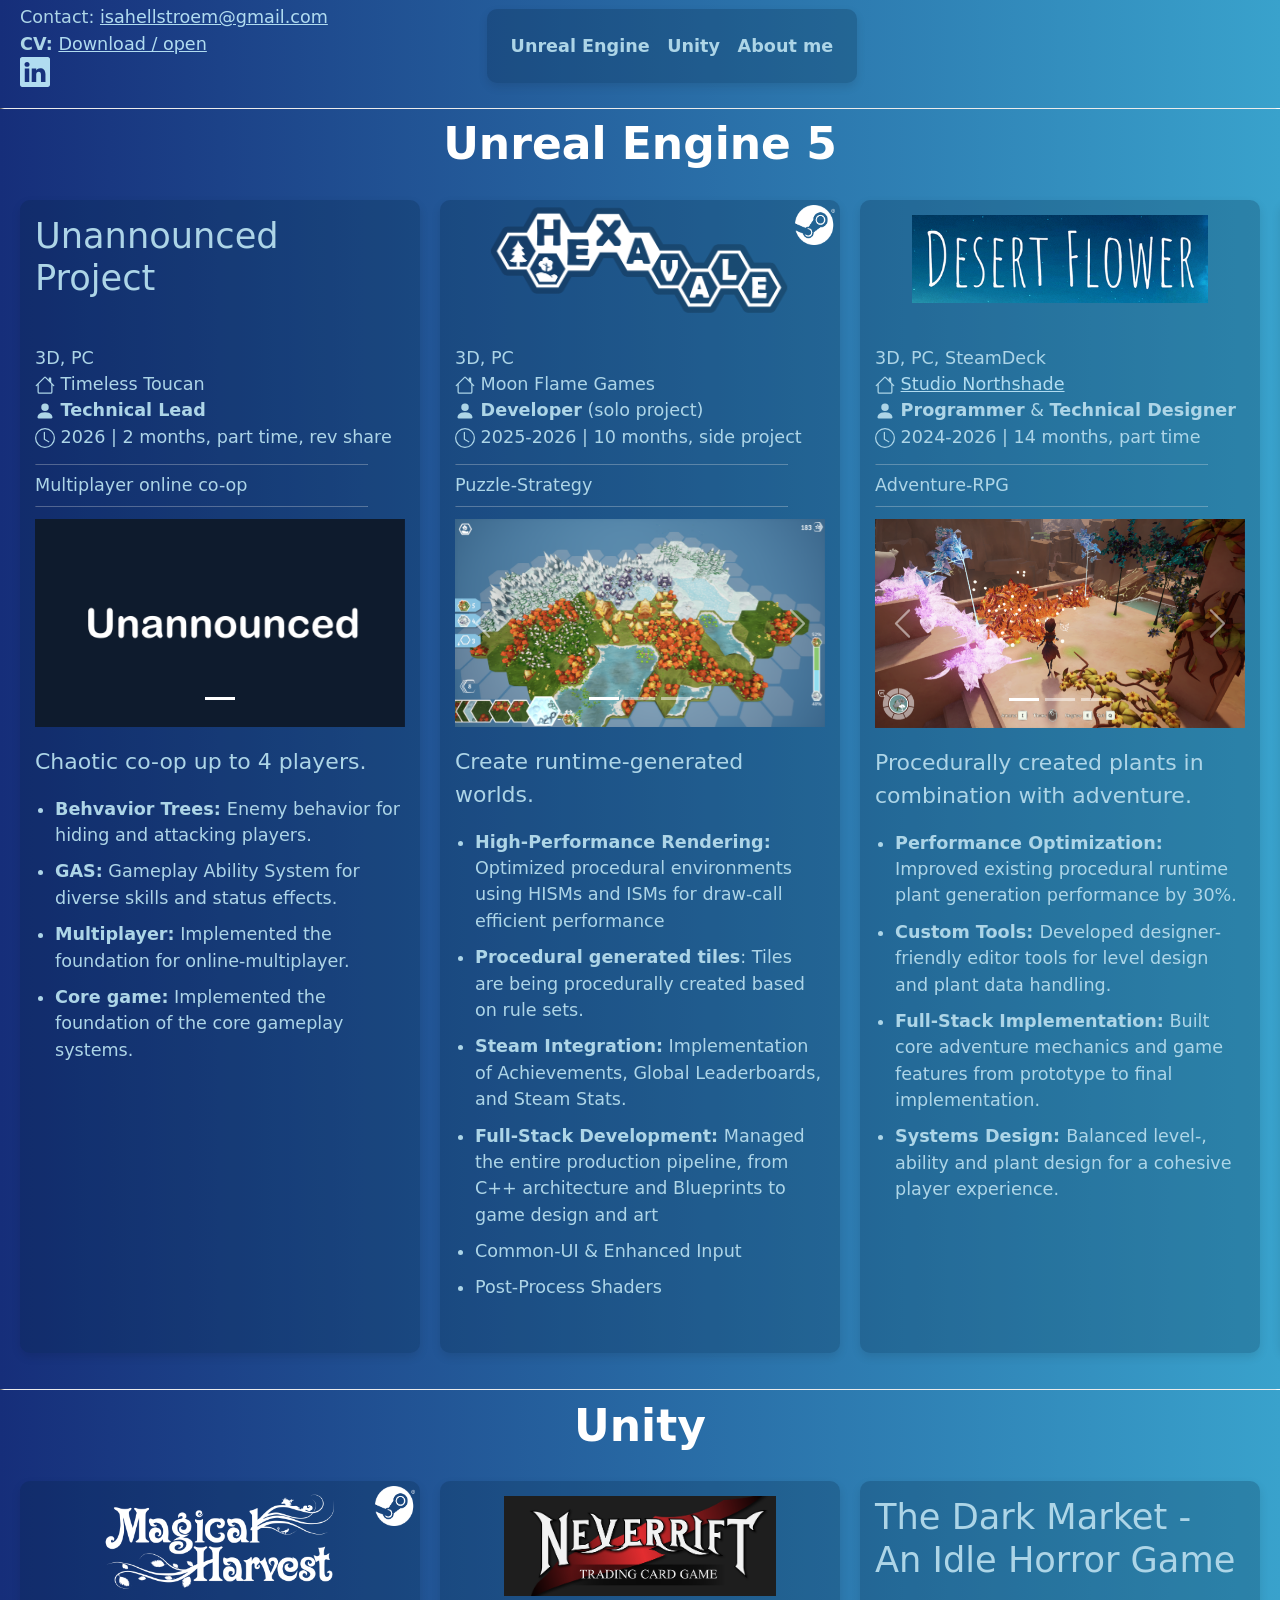
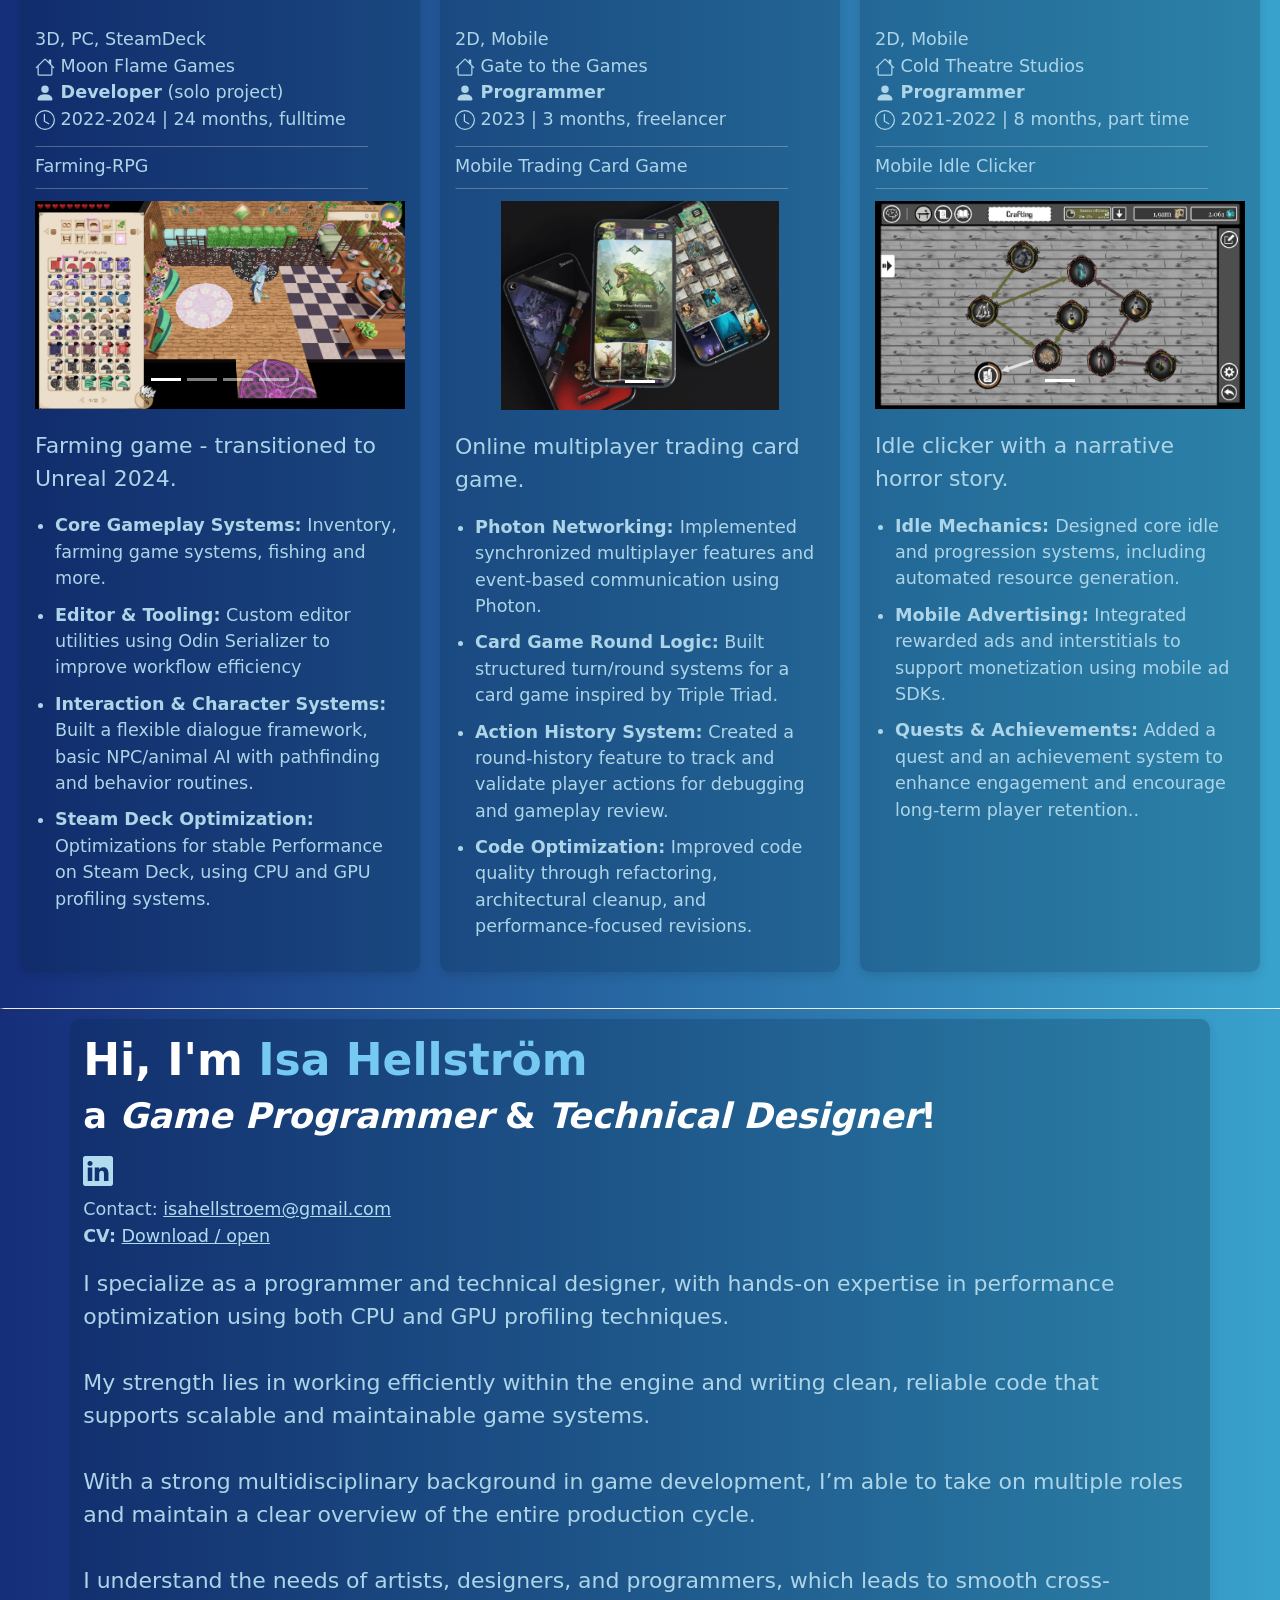
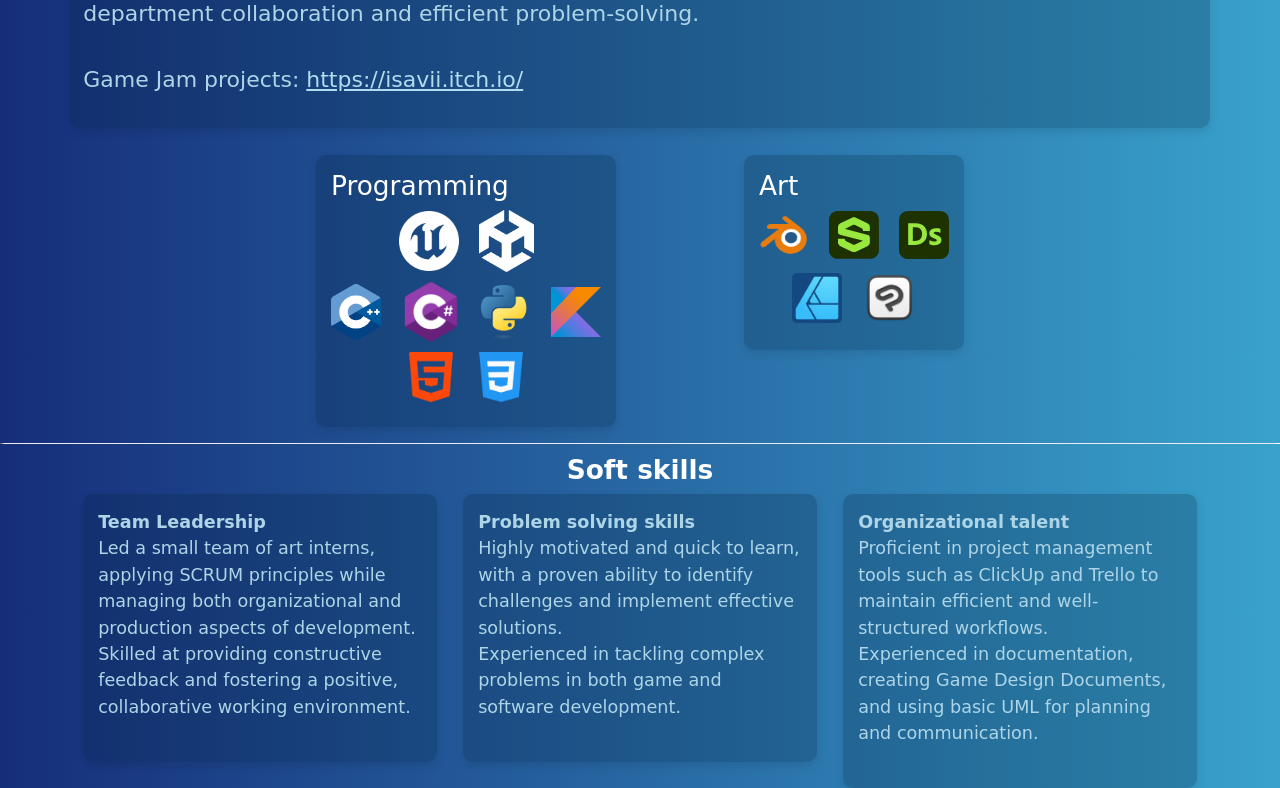
==== commit 943631f2: "up" ====
--- a/index.html
+++ b/index.html
@@ -74,7 +74,7 @@
                     3D, PC <br>
                     <script src="js/icon_company.cs"></script>Timeless Toucan  <br>
                     <script src="js/icon_human.cs"></script><b>Technical Lead</b> <br>
-                    <script src="js/icon_clock.cs"></script> 2026 | 1 months, part time, rev share <br>
+                    <script src="js/icon_clock.cs"></script> 2026 | 2 months, part time, rev share <br>
                 </div>
                    <img class="divider_s" src="./Images/Decorative/Divider.png">
                  <div class="project-type">
@@ -104,6 +104,7 @@
                 Chaotic co-op up to 4 players.
             </p>
             <ul class="project-features">
+                <li><b>Behvavior Trees: </b>Enemy behavior for hiding and attacking players.</li>
                 <li><b>GAS:</b> Gameplay Ability System for diverse skills and status effects.</li>
                 <li><b>Multiplayer:</b> Implemented the foundation for online-multiplayer.</li>
                 <li><b>Core game:</b> Implemented the foundation of the core gameplay systems.</li>
@@ -172,7 +173,7 @@
             </p>
             <ul class="project-features">
                 <li><b>High-Performance Rendering:</b> Optimized procedural environments using HISMs and ISMs for draw-call efficient performance</li>
-                <li><b>Procedural generation</b></li>
+                <li><b>Procedural generated tiles</b>: Tiles are being procedurally created based on rule sets. </li>
                 <li><b>Steam Integration:</b> Implementation of Achievements, Global Leaderboards, and Steam Stats.</li>
                 <li><b>Full-Stack Development:</b> Managed the entire production pipeline, from C++ architecture and Blueprints to game design and art</li>
                  <li>Common-UI & Enhanced Input</li>
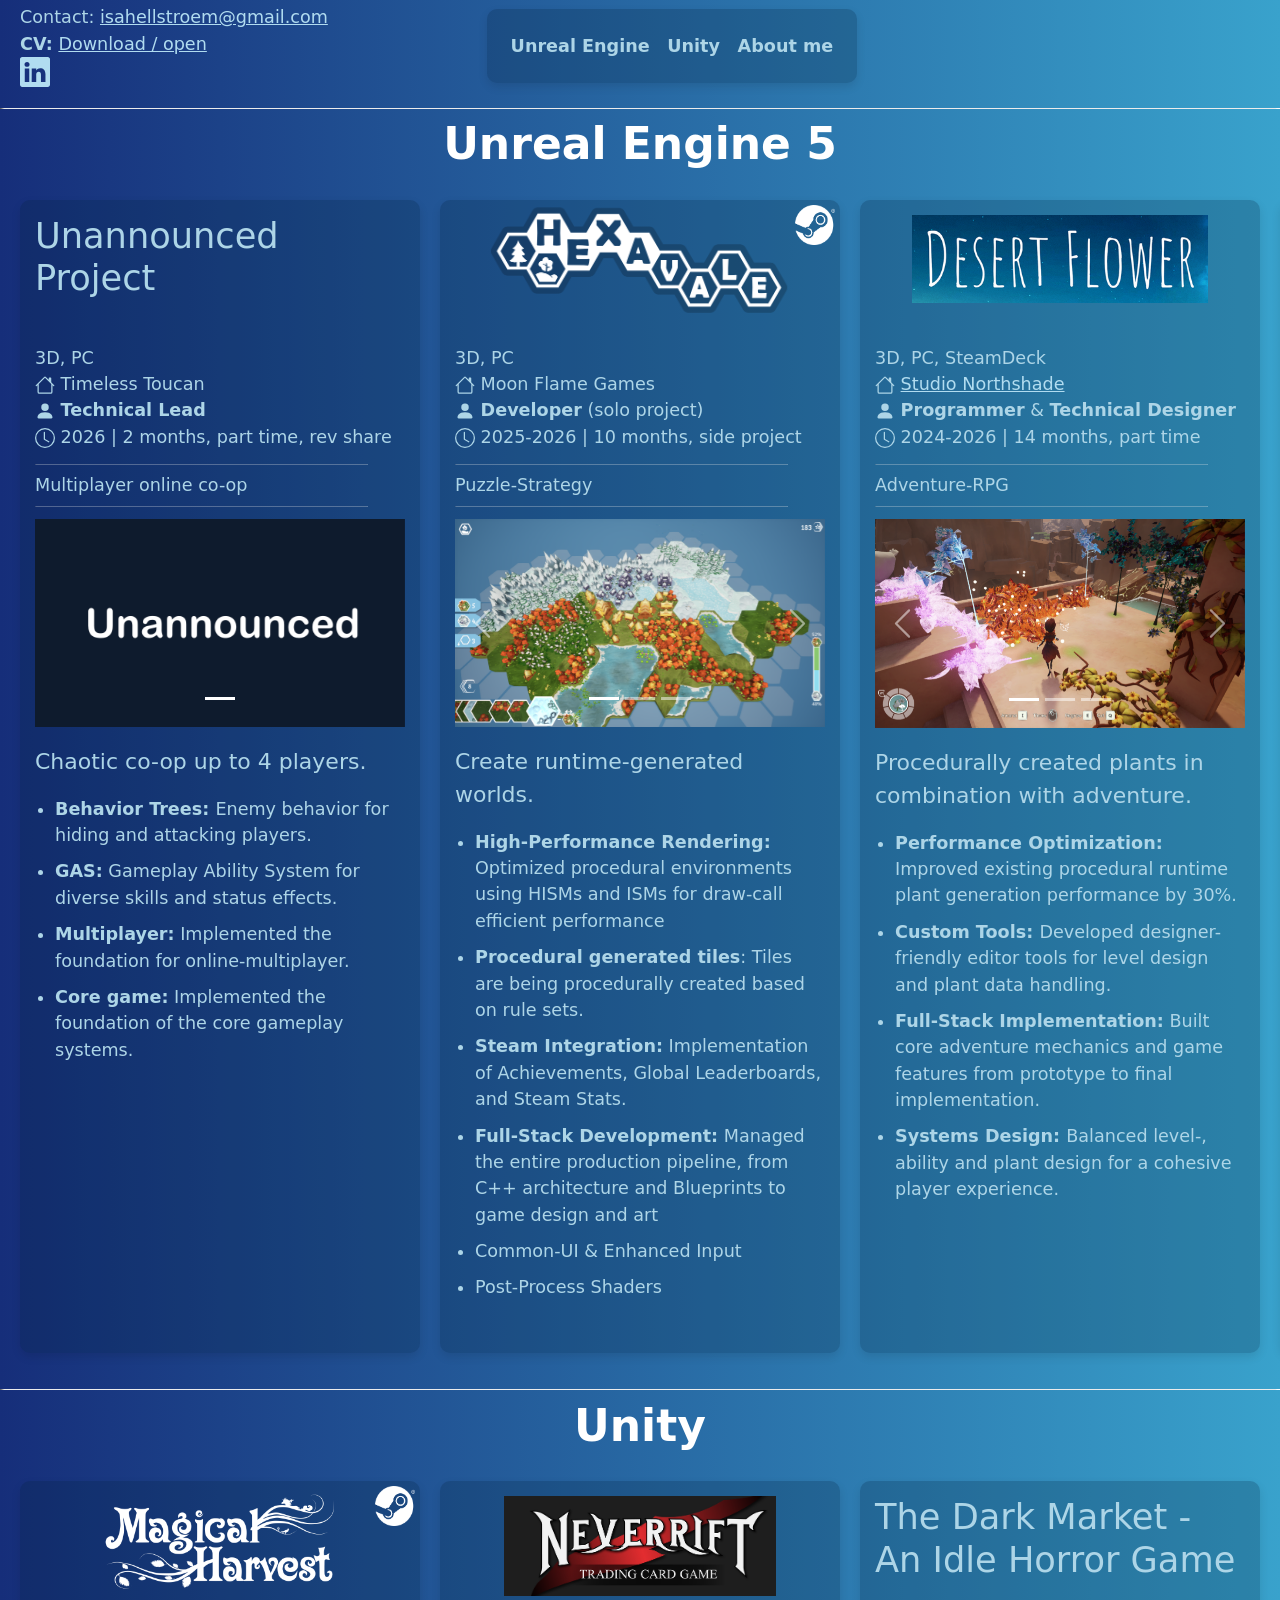
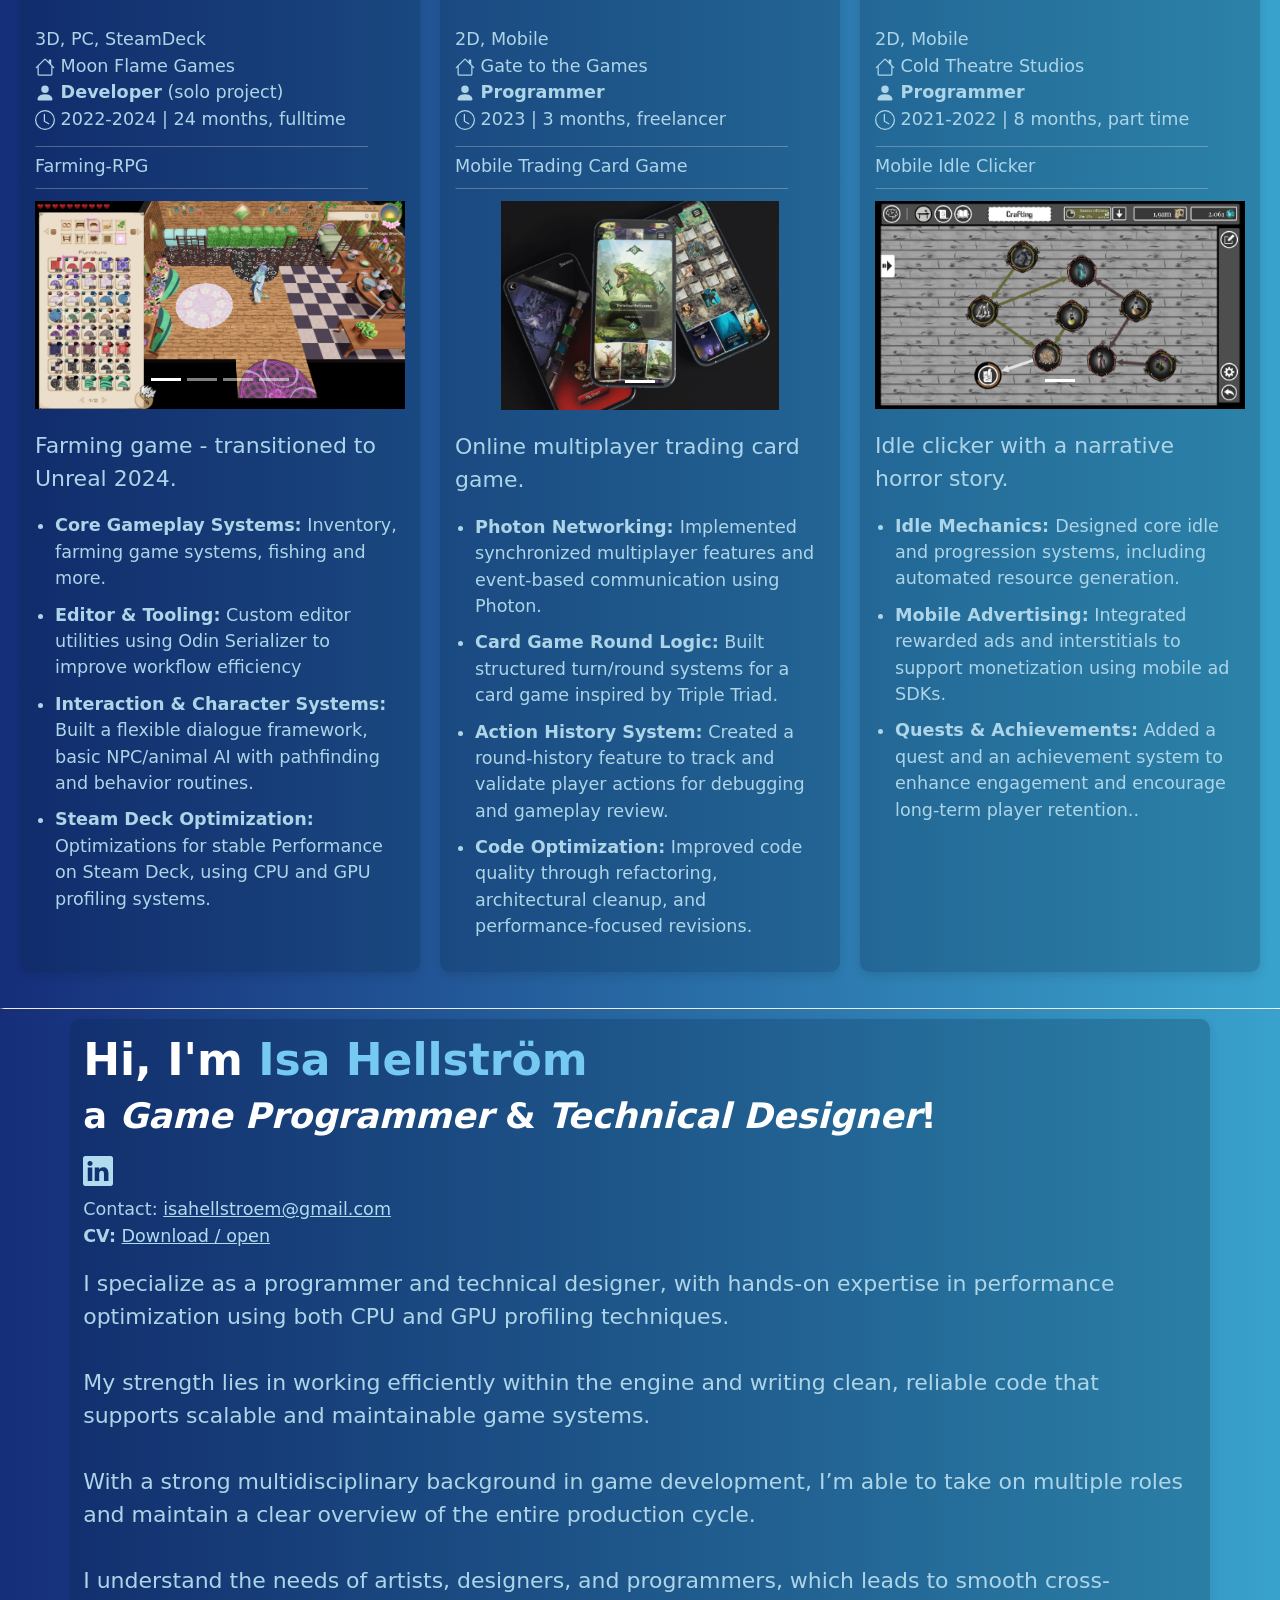
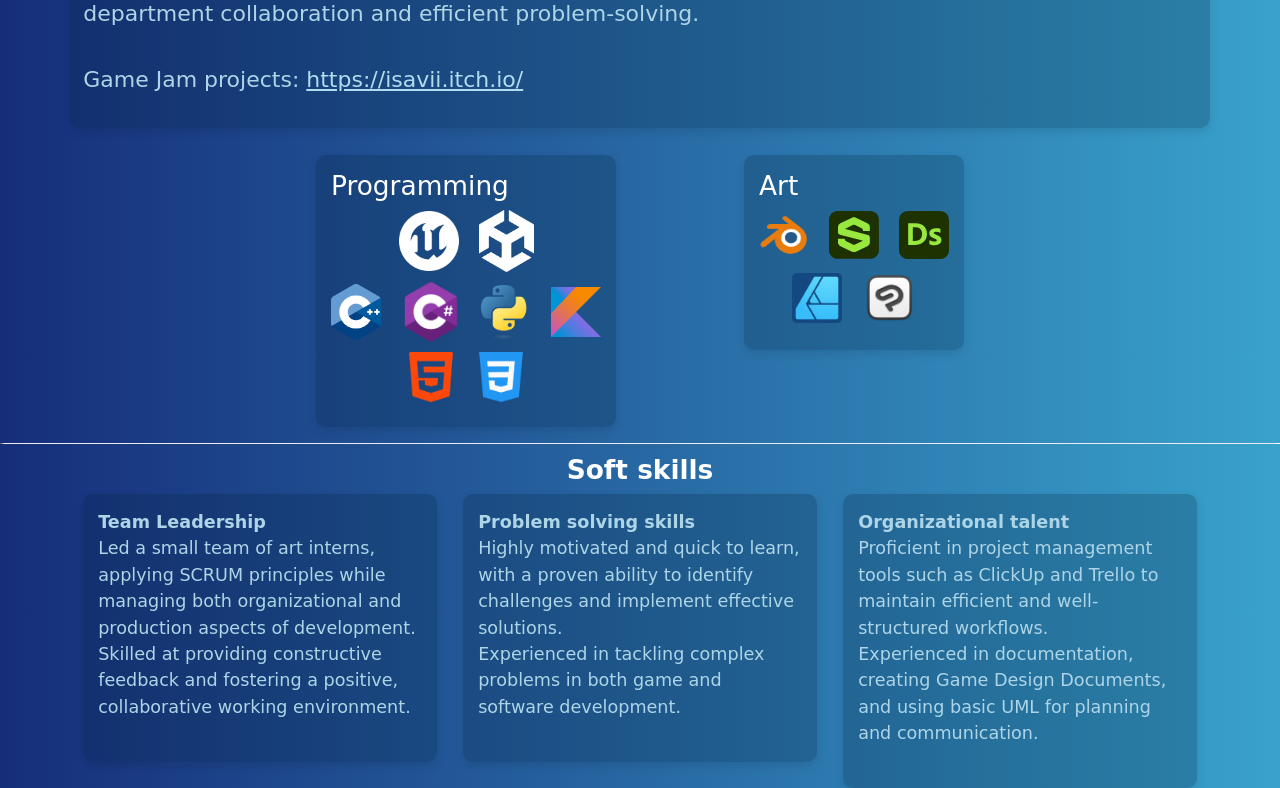
==== commit a33c7c1d: "spell error" ====
--- a/index.html
+++ b/index.html
@@ -71,7 +71,7 @@
                     </a>
                 </div>
                 <div class="project-meta">
-                    3D, PC <br>
+                    3D, PC <br> 
                     <script src="js/icon_company.cs"></script>Timeless Toucan  <br>
                     <script src="js/icon_human.cs"></script><b>Technical Lead</b> <br>
                     <script src="js/icon_clock.cs"></script> 2026 | 2 months, part time, rev share <br>
@@ -104,7 +104,7 @@
                 Chaotic co-op up to 4 players.
             </p>
             <ul class="project-features">
-                <li><b>Behvavior Trees: </b>Enemy behavior for hiding and attacking players.</li>
+                <li><b>Behavior Trees: </b>Enemy behavior for hiding and attacking players.</li>
                 <li><b>GAS:</b> Gameplay Ability System for diverse skills and status effects.</li>
                 <li><b>Multiplayer:</b> Implemented the foundation for online-multiplayer.</li>
                 <li><b>Core game:</b> Implemented the foundation of the core gameplay systems.</li>
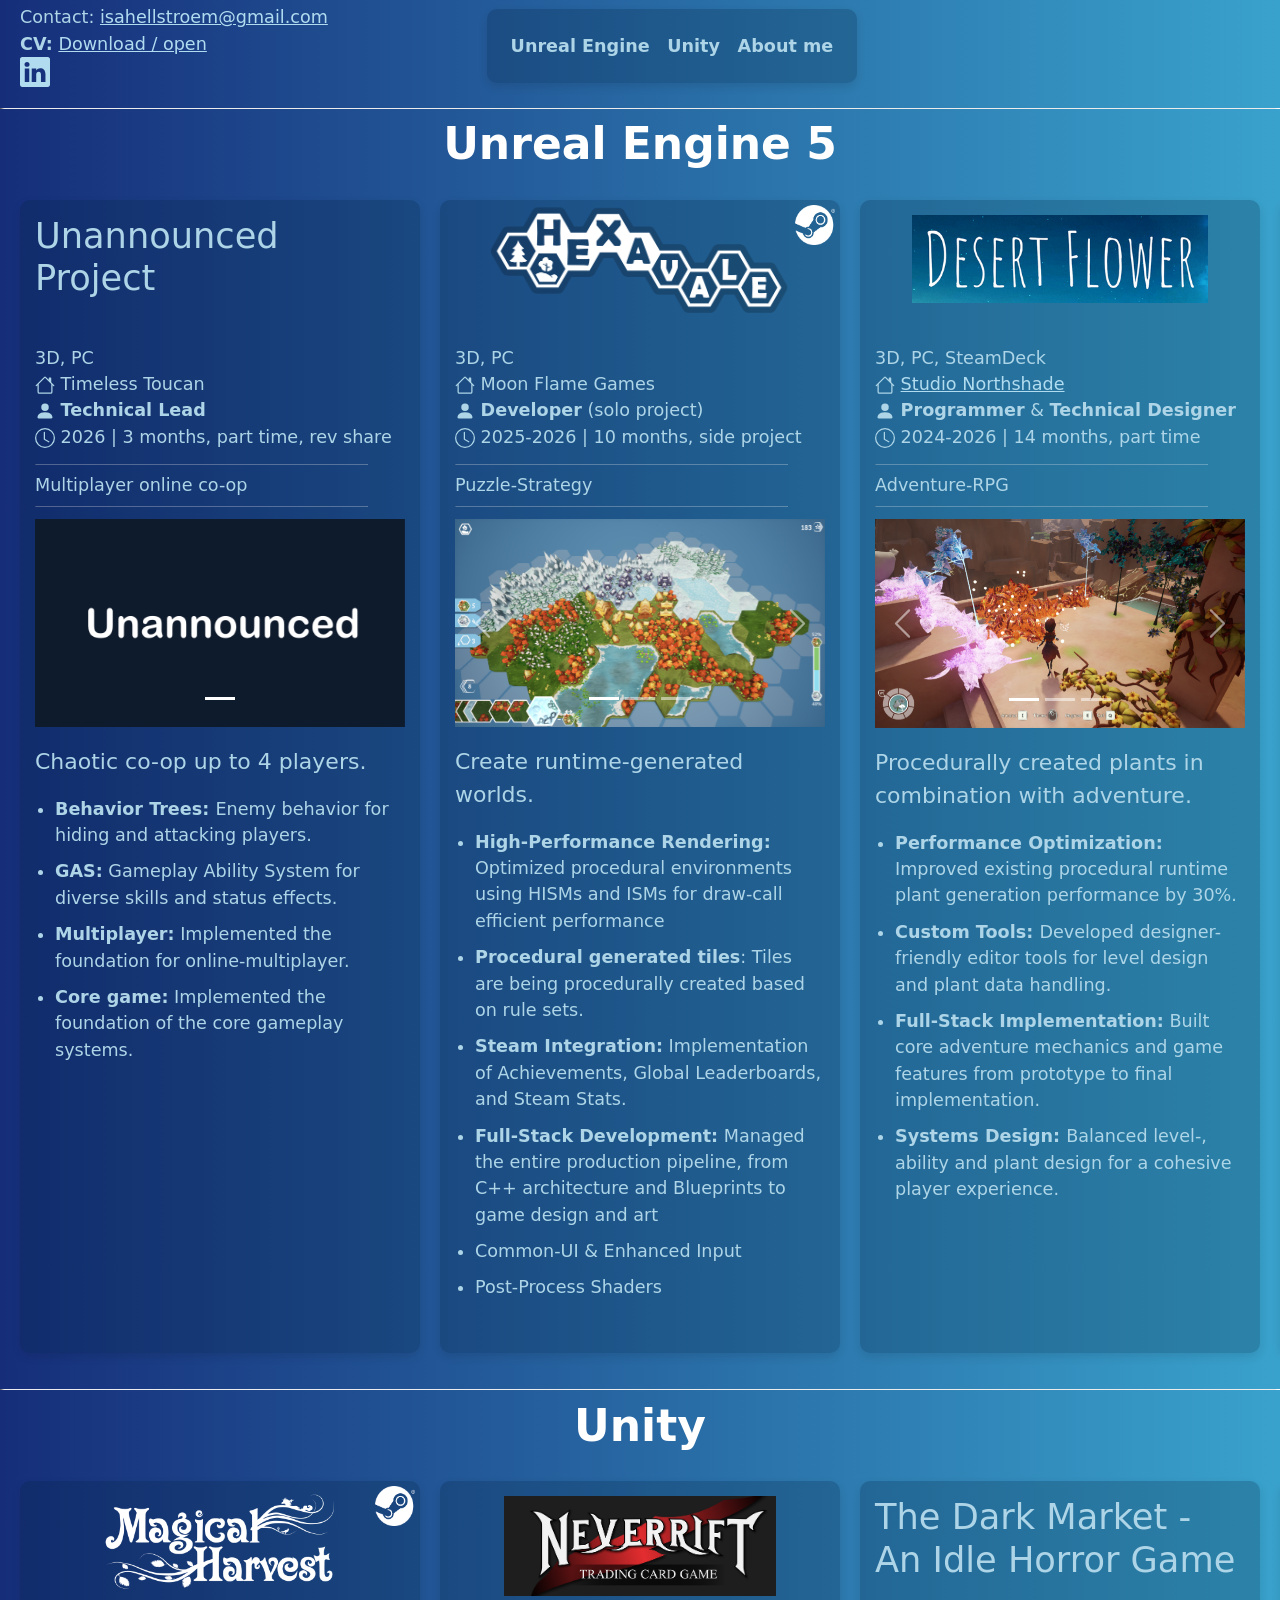
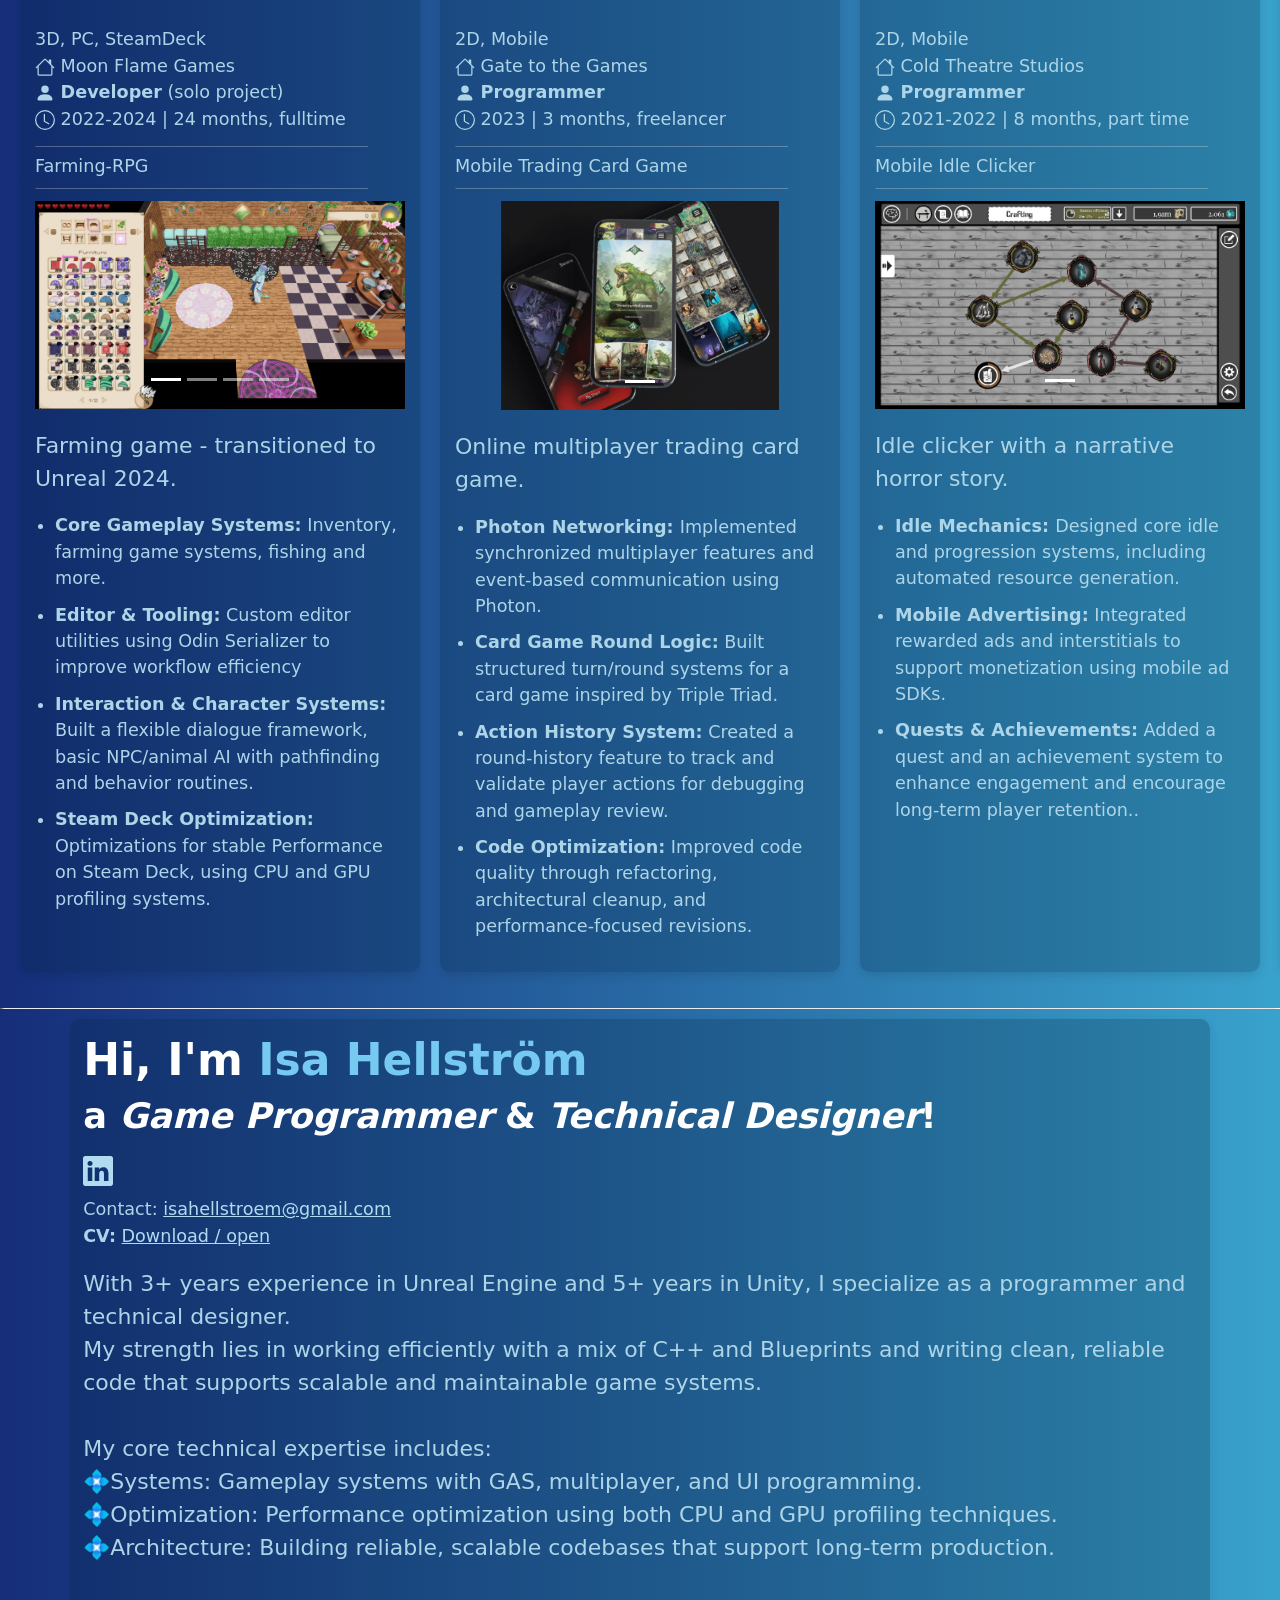
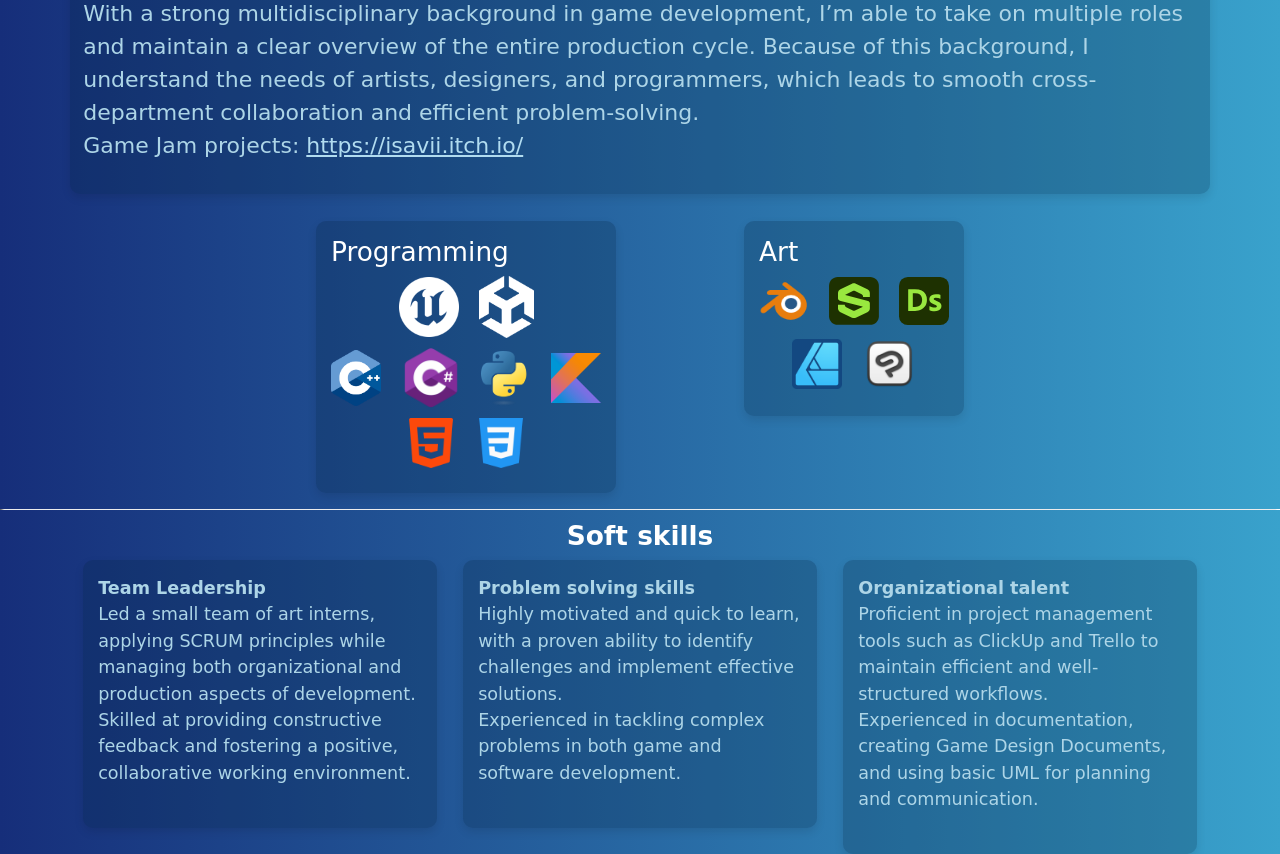
==== commit 5da2e639: "Other update and text" ====
--- a/index.html
+++ b/index.html
@@ -74,7 +74,7 @@
                     3D, PC <br> 
                     <script src="js/icon_company.cs"></script>Timeless Toucan  <br>
                     <script src="js/icon_human.cs"></script><b>Technical Lead</b> <br>
-                    <script src="js/icon_clock.cs"></script> 2026 | 2 months, part time, rev share <br>
+                    <script src="js/icon_clock.cs"></script> 2026 | 3 months, part time, rev share <br>
                 </div>
                    <img class="divider_s" src="./Images/Decorative/Divider.png">
                  <div class="project-type">
@@ -574,10 +574,82 @@
                 </ul>
                </p>
                </div>
+         
+
+                           <div class="project-card">
+           <div class ="project-card-title" posi>
+                     <a href="https://store.steampowered.com/app/1906970/Magical_Harvest/" target="_blank" class="project-link">
+                 <img src="./Images/Icons/itchio-textless-white.svg" class="steam-logo" alt="Steam"> 
+                        <h2> <br>  Smaller projects</h2> 
+                  </a>
+                 </div>
+                        <div class="project-meta">
+                       Game Jam, small projects
+                    <script src="js/icon_company.cs "></script>Moon Flame Games</tab> <br>
+            <script src="js/icon_human.cs"></script><b>Developer</b><br>
+        
+               <script src="js/icon_clock.cs "></script> 2018-2025 <br>
+                   <img class="divider_s" src="./Images/Decorative/Divider.png">
+                    <div class="project-type">
+                        Diverse categories
+                    </div>
+                     <img class="divider_s" src="./Images/Decorative/Divider.png">
+
+                       <!-- Carousel -->
+                     <div id="carousel_Unity_Other" class="carousel slide">
+                               <div class="carousel-indicators">
+                                   <button type="button" data-bs-target="#carousel_Unity_Other" data-bs-slide-to="0" class="active" aria-current="true" aria-label="Slide 1"></button>
+                                   <button type="button" data-bs-target="#carousel_Unity_Other" data-bs-slide-to="1" aria-label="Slide 2"></button>
+                                   <button type="button" data-bs-target="#carousel_Unity_Other" data-bs-slide-to="2" aria-label="Slide 3"></button>
+                                   <button type="button" data-bs-target="#carousel_Unity_Other" data-bs-slide-to="3" aria-label="Slide 4"></button>
+                               </div>
+                               <div class="carousel-inner">
+                                   <div class="carousel-item active">
+                                    <a href="./Images/Unity/Other/Rabbits.png" target="_blank">
+                                       <img src="./Images/Unity/Other/Rabbits.png" class="d-block w-100  d-block mx-lg-auto img-fluid" alt="..."></a>
+                                   </div>
+                              
+                                   <div class="carousel-item">
+                                    <a href="./Images/Unity/Other/Unicorn.png" target="_blank">
+                                        <img src="./Images/Unity/Other/Unicorn.png" class="d-block w-100  d-block mx-lg-auto img-fluid" alt="..."></a>
+                                    </div>
+                                    <div class="carousel-item">
+                                        <a href="./Images/Unity/Other/Bubbles.png" target="_blank">
+                                            <img src="./Images/Unity/Other/Bubbles.png" class="d-block w-100  d-block mx-lg-auto img-fluid" alt="..."></a>
+                                        </div>
+                                   <div class="carousel-item">
+                                    <a href="./Images/Unity/Other/Roots.png" target="_blank">
+                                        <img src="./Images/Unity/Other/Roots.png" class="d-block w-100  d-block mx-lg-auto img-fluid" alt="..."></a>
+                                    </div>
+                               </div>
+                               <button class="carousel-control-prev" type="button" data-bs-target="#carousel_Unity_Other" data-bs-slide="prev">
+                                   <span class="carousel-control-prev-icon" aria-hidden="true"></span>
+                                   <span class="visually-hidden">Previous</span>
+                               </button>
+                               <button class="carousel-control-next" type="button" data-bs-target="#carousel_Unity_Other" data-bs-slide="next">
+                                   <span class="carousel-control-next-icon" aria-hidden="true"></span>
+                                   <span class="visually-hidden">Next</span>
+                                         </button>
+                           </div>
+                   </div>
+                     </div>
+               <p class="lead">Small games to explore different genres.<br>
+                    <ul class="project-features">
+                <li>City-builder / simulation
+                </li>
+                <li> Tower-Defence
+                </li>
+                <li>  Bubble shooter
+                </li>
+                <li> Puzzle
+                </li>
+                </ul>
+               </p>
+               </div>
+    
+               
              </div>
-
-             </div>
-
+    </div>
                      
         <img  class="divider" src="./Images/Decorative/Divider.png"> </img>
          <div class="container">
@@ -589,13 +661,17 @@
               <p>Contact: <a href="mailto:isahellstroem@gmail.com">isahellstroem@gmail.com</a><br>
               <b> CV:</b> <a href="\CV\CV_IsaHellström.pdf">Download / open  </a> 
              </p>
-            <p class="lead">I specialize as a <b>programmer and technical designer</b>, with hands-on expertise in performance optimization using both <b>CPU and GPU profiling techniques</b>. <br>
-               <br> My strength lies in working efficiently within the engine and writing clean, reliable code that supports scalable and maintainable game systems.
-                <br> <br>
-                With a strong multidisciplinary background in game development, I’m able to take on multiple roles and maintain a clear overview of the entire production cycle.<br>
-                <br>I understand the needs of artists, designers, and programmers, which leads to smooth cross-department collaboration and efficient problem-solving.<br><br>
-
-                
+            <p class="lead">
+                With 3+ years experience in Unreal Engine and 5+ years in Unity, I specialize as a programmer and technical designer. <br>
+My strength lies in working efficiently with a mix of C++ and Blueprints and writing clean, reliable code that supports scalable and maintainable game systems. <br>
+ <br>
+My core technical expertise includes: <br>
+💠<b>Systems</b>: Gameplay systems with GAS, multiplayer, and UI programming. <br>
+💠<b>Optimization</b>: Performance optimization using both CPU and GPU profiling techniques. <br>
+💠<b>Architecture</b>: Building reliable, scalable codebases that support long-term production. <br>
+  <br>
+With a strong multidisciplinary background in game  development, I’m able to take on multiple roles and maintain a clear  overview of the entire production cycle. Because of this background, I understand the needs of artists, designers, and  programmers, which leads to smooth cross-department collaboration and efficient problem-solving.
+ <br>
               Game Jam projects: <a href="https://isavii.itch.io/" target="_blank">https://isavii.itch.io/</a> 
             </div>
         </div>
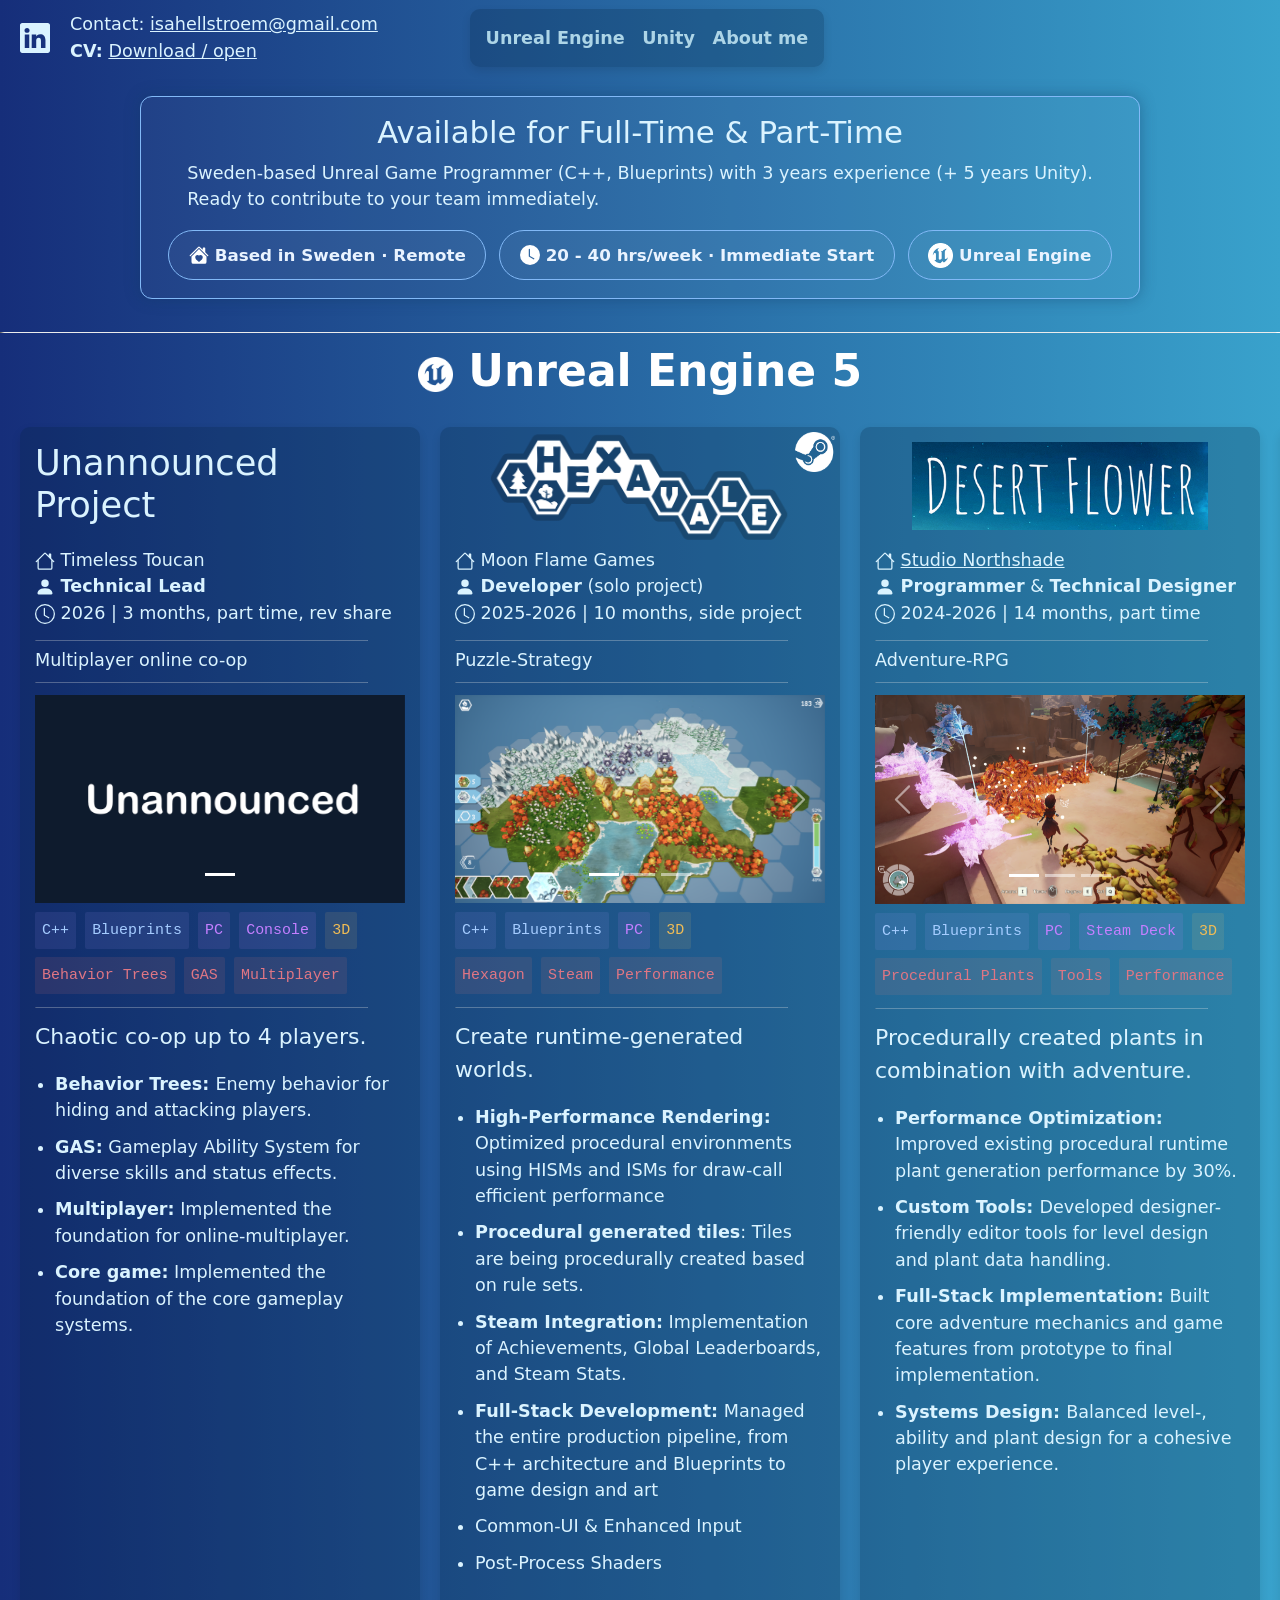
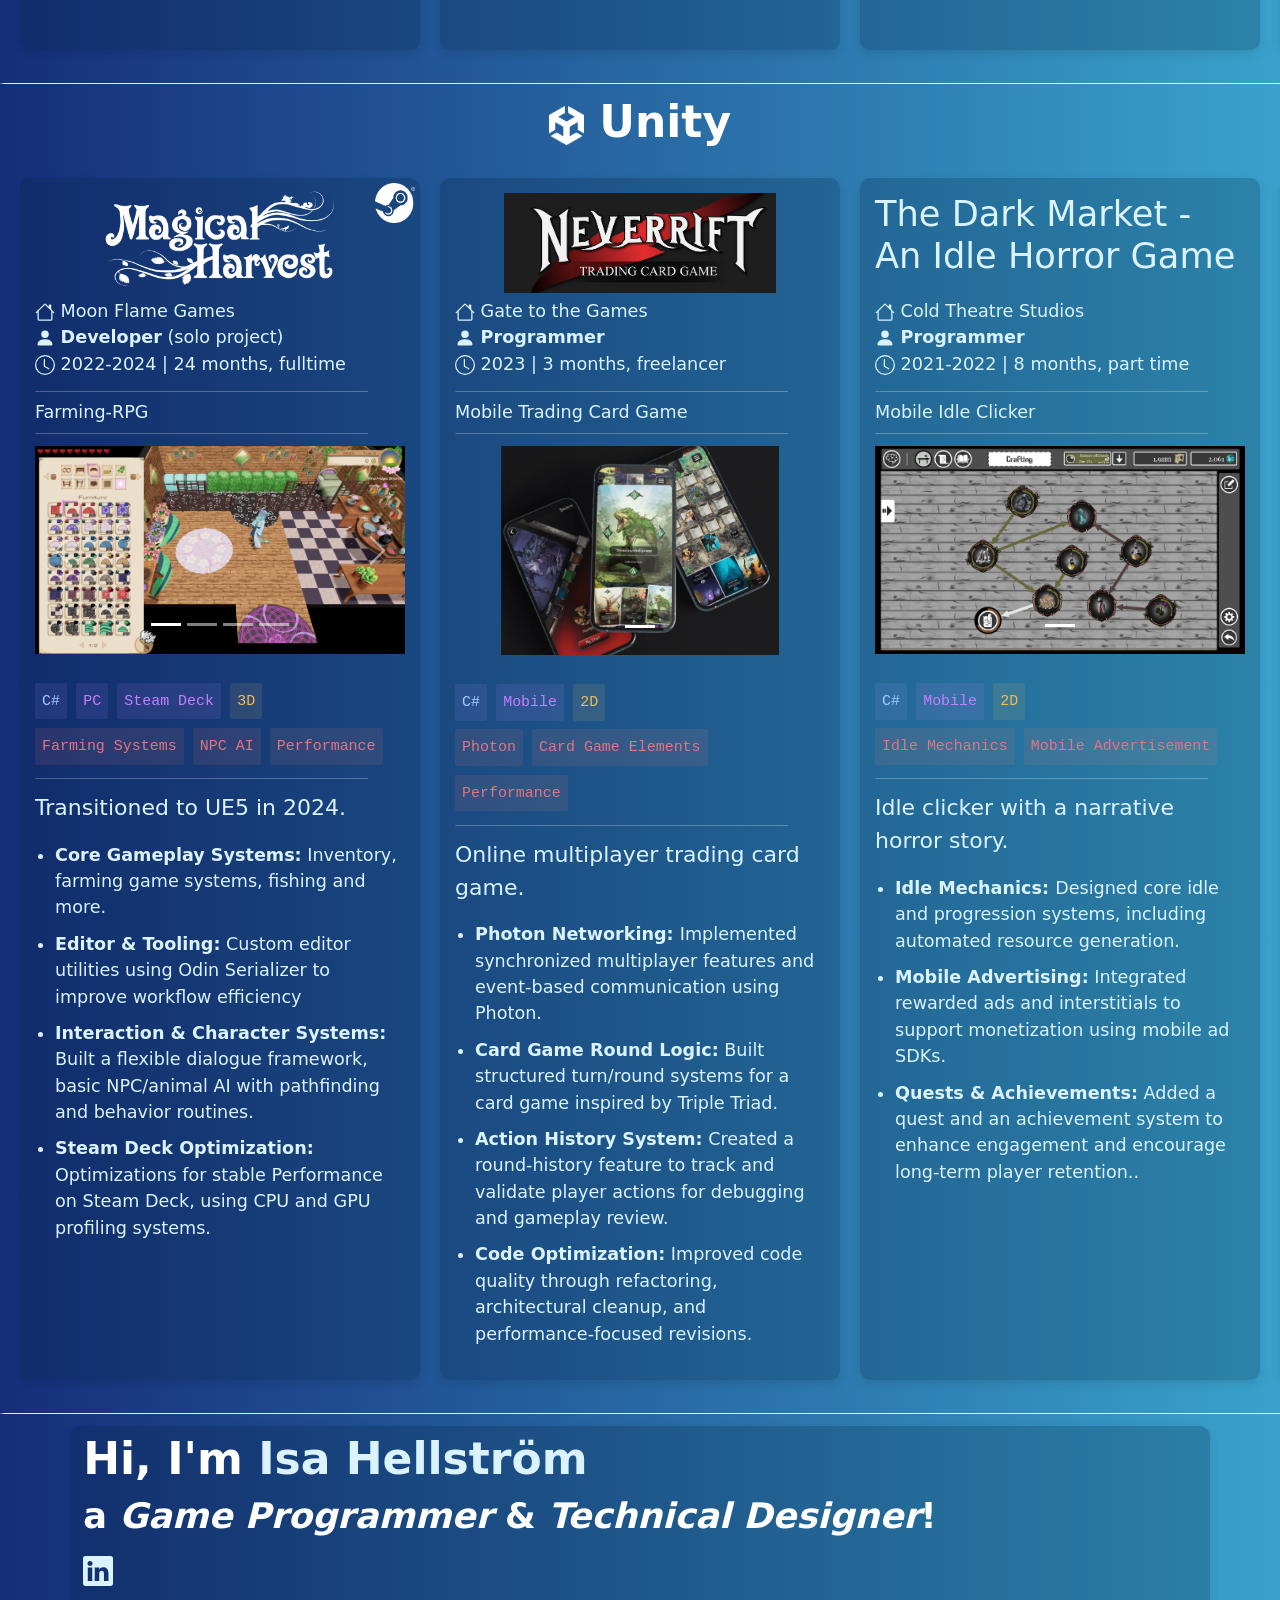
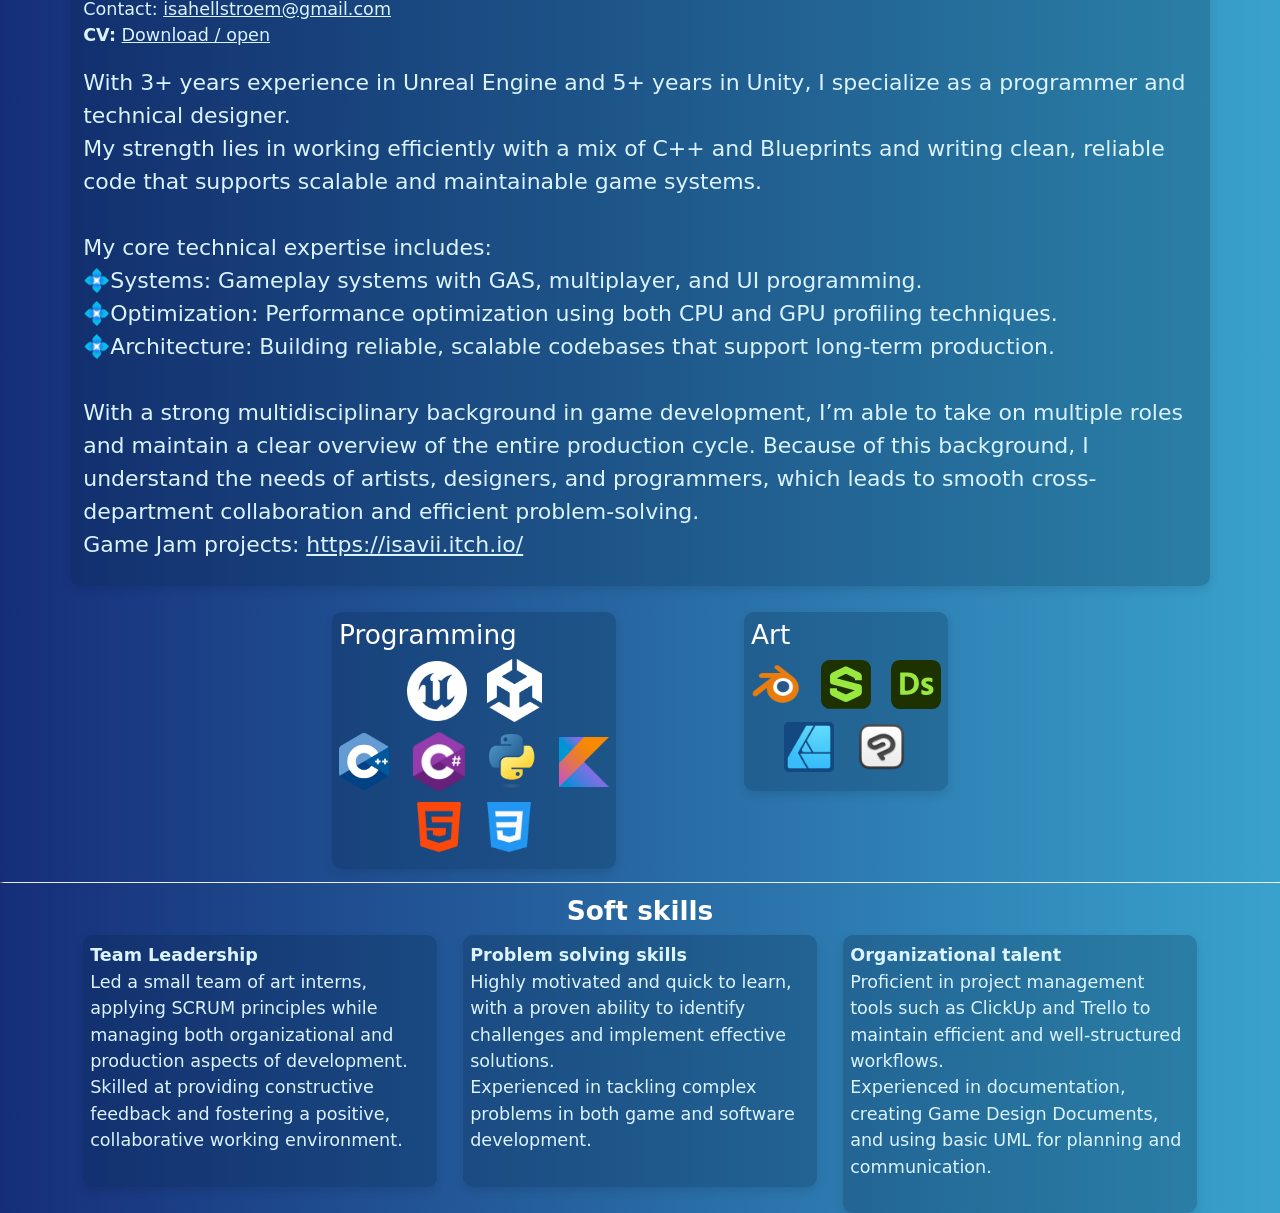
==== commit 7aac3acf: "tag updates" ====
--- a/index.html
+++ b/index.html
@@ -19,18 +19,22 @@
     </head>
         <!-- ----------------- BODY ----------------- -->
     <body class="gradient-custom">
+
+        
     <header>
   <div class="header-container d-flex align-items-center justify-content-between w-100">
     
     <div class="contact-cv">
-      <p class="mb-0">
-        Contact: <a href="mailto:isahellstroem@gmail.com">isahellstroem@gmail.com</a><br>
-        <b>CV:</b> <a href="\CV\CV_IsaHellström.pdf">Download / open</a><br>
-              <a href="https://www.linkedin.com/in/isa-hellstr%C3%B6m-229aa6187/" target="_blank">
-        <script src="js/icon_linkedin.cs"></script>
-      </a>
-      </p>
-    </div>
+  <a href="https://www.linkedin.com/in/isa-hellstr%C3%B6m-229aa6187/" target="_blank" class="linkedin-icon">
+    <script src="js/icon_linkedin.cs"></script>
+  </a>
+
+  <p class="mb-0">
+    Contact: <a href="mailto:isahellstroem@gmail.com">isahellstroem@gmail.com</a><br>
+    <b>CV:</b> <a href="\CV\CV_IsaHellström.pdf">Download / open</a><br>
+  </p>
+</div>
+
     <nav class="navbar navbar-expand-lg">
       <div class="collapse navbar-collapse" id="navbarNavAltMarkup">
  <div class="AboutMe">
@@ -43,17 +47,40 @@
 </div>
       </div>
     </nav>
-    <div class="header-spacer" style="width: 200px;"></div>
-    
+    <div class="header-spacer" style="width: 300px;"></div>
   </div>
 </header>
+            <section class="availability-card">
+                    <h3>Available for Full-Time &amp; Part-Time</h3>
+                    <p>
+                        Sweden-based Unreal Game Programmer (C++, Blueprints) with 3 years experience (+ 5 years Unity).<br>
+                        Ready to contribute to your team immediately.
+                    </p>                    
+                    <div class="availability-tags">
+                        <span class="availability-tag">
+                            <svg class="iconAvailability" viewBox="0 0 16 16">
+                                <path d="M7.293 1.5a1 1 0 0 1 1.414 0L11 3.793V2.5a.5.5 0 0 1 .5-.5h1a.5.5 0 0 1 .5.5v3.293l2.354 2.353a.5.5 0 0 1-.708.707L8 2.207 1.354 8.853a.5.5 0 1 1-.708-.707z"/>
+                                <path d="m14 9.293-6-6-6 6V13.5A1.5 1.5 0 0 0 3.5 15h9a1.5 1.5 0 0 0 1.5-1.5zm-6-.811c1.664-1.673 5.825 1.254 0 5.018-5.825-3.764-1.664-6.691 0-5.018"/>
+                            </svg>
+                            Based in Sweden · Remote</span>
+                        <span class="availability-tag">
+                            <svg class="iconAvailability" viewBox="0 0 16 16">
+                                <path d="M16 8A8 8 0 1 1 0 8a8 8 0 0 1 16 0M8 3.5a.5.5 0 0 0-1 0V9a.5.5 0 0 0 .252.434l3.5 2a.5.5 0 0 0 .496-.868L8 8.71z"/>
+                            </svg>
+                            20 - 40 hrs/week · Immediate Start</span>
+                        <span class="availability-tag">
+                                   <img src="./Images/Icons/UE-Icon-2023-White.png" alt="Unreal Engine" width="25 px"></img>
+                            Unreal Engine</span>
+                    </div>
+                </section>
+
         <img  class="divider" src="./Images/Decorative/Divider.png"> </img>
-
-
+                
             <div class="flex-center">
-                 <h1 class="fw-bold header-baseCol" id="UE">Unreal Engine 5</h1>
+     <h1 class="fw-bold header-baseCol" id="UE"> 
+        <img src="./Images/Icons/UE-Icon-2023-White.png" alt="Unreal Engine" width="35px"></img> 
+         Unreal Engine 5</h1>
             </div>
-
 
         <!--------  //////////////////////////////////////////////////////////    -->
             <!-------- Container -->
@@ -71,7 +98,6 @@
                     </a>
                 </div>
                 <div class="project-meta">
-                    3D, PC <br> 
                     <script src="js/icon_company.cs"></script>Timeless Toucan  <br>
                     <script src="js/icon_human.cs"></script><b>Technical Lead</b> <br>
                     <script src="js/icon_clock.cs"></script> 2026 | 3 months, part time, rev share <br>
@@ -100,7 +126,28 @@
 
                 
             <!-- Description -->
-            <p class="lead mt-3">
+             <div class="row-tags">
+                        <span class="project-tag" data-category="language">C++
+                        </span>
+                           <span class="project-tag" data-category="language">Blueprints
+                        </span>
+                             <span class="project-tag" data-category="platform">PC
+                        </span>
+                        <span class="project-tag" data-category="platform">Console
+                        </span>
+                   
+                        <span class="project-tag" data-category="style">3D
+                        </span><br>
+                              <span class="project-tag" data-category="concept">Behavior Trees
+                                </span>
+                        <span class="project-tag" data-category="concept">GAS
+                        </span>
+                        <span class="project-tag" data-category="concept">Multiplayer
+                        </span>
+                       
+                    </div>
+                          <img class="divider_s" src="./Images/Decorative/Divider.png">
+            <p class="lead mt">
                 Chaotic co-op up to 4 players.
             </p>
             <ul class="project-features">
@@ -121,7 +168,6 @@
                     </a>
                 </div>
                 <div class="project-meta">
-                    3D, PC <br>
                     <script src="js/icon_company.cs"></script>Moon Flame Games  <br>
                     <script src="js/icon_human.cs"></script><b>Developer</b> (solo project) <br>
                     <script src="js/icon_clock.cs"></script> 2025-2026 | 10 months, side project <br>
@@ -168,7 +214,27 @@
                 </div>
                 
             <!-- Description -->
-            <p class="lead mt-3">
+              <div class="row-tags">
+                        <span class="project-tag" data-category="language">C++
+                        </span>
+                           <span class="project-tag" data-category="language">Blueprints
+                        </span>
+                             <span class="project-tag" data-category="platform">PC
+                        </span>
+            
+                   
+                        <span class="project-tag" data-category="style">3D
+                        </span><br>
+                                 <span class="project-tag" data-category="concept">Hexagon
+                        </span>
+                        <span class="project-tag" data-category="concept">Steam
+                        </span>
+                        <span class="project-tag" data-category="concept">Performance
+                        </span>
+                    
+                    </div>
+      <img class="divider_s" src="./Images/Decorative/Divider.png">
+            <p class="lead mt">
                 Create runtime-generated worlds.
             </p>
             <ul class="project-features">
@@ -192,7 +258,6 @@
                   </a>
                  </div>
                     <div class="project-meta">
-                    3D, PC, SteamDeck
                     <script src="js/icon_company.cs "></script><a href= "https://northshade.se/" target="_blank">Studio Northshade <tab class="space"></a></tab> <br>
                     <script src="js/icon_human.cs"></script><b>Programmer</b> & <b>Technical Designer</b> <br>
                     <script src="js/icon_clock.cs "></script> 2024-2026 | 14 months, part time<br>
@@ -237,7 +302,30 @@
                         <span class="visually-hidden">Next</span>
                     </button>
                     </div>
-                      <p class="lead mt-3">
+
+
+                                 <div class="row-tags">
+                        <span class="project-tag" data-category="language">C++
+                        </span>
+                           <span class="project-tag" data-category="language">Blueprints
+                        </span>
+                             <span class="project-tag" data-category="platform">PC
+                        </span>
+                       <span class="project-tag" data-category="platform">Steam Deck
+                        </span>
+                   
+                        <span class="project-tag" data-category="style">3D
+                        </span><br>
+                                 <span class="project-tag" data-category="concept">Procedural Plants
+                        </span>
+                        <span class="project-tag" data-category="concept">Tools
+                        </span>
+                        <span class="project-tag" data-category="concept">Performance
+                        </span>
+                    
+                    </div>
+                              <img class="divider_s" src="./Images/Decorative/Divider.png">
+                      <p class="lead mt">
                     Procedurally created plants in combination with adventure.
                     <ul class="project-features">
 
@@ -270,7 +358,7 @@
                <script src="js/icon_clock.cs "></script> 2025 | 6 months, part time<br>
                    <img class="divider_s" src="./Images/Decorative/Divider.png">
                     <div class="project-type">
-                         Co-op adventure
+                         Co-op Adventure
                     </div>
                      <img class="divider_s" src="./Images/Decorative/Divider.png">
 
@@ -306,7 +394,28 @@
                        </div>
          
                     </div>
-                      <p class="lead mt-3">
+                                 <div class="row-tags">
+               
+                           <span class="project-tag" data-category="language">Blueprints
+                        </span>
+                             <span class="project-tag" data-category="platform">PC
+                        </span>
+                        <span class="project-tag" data-category="platform">Steam Deck
+                        </span>
+                   
+                        <span class="project-tag" data-category="style">3D
+                        </span><br>
+                             <span class="project-tag" data-category="concept">Core
+                        </span>
+                              <span class="project-tag" data-category="concept">NPC AI
+                                </span>
+                   
+                        <span class="project-tag" data-category="concept">Multiplayer
+                        </span>
+                    </div>
+                                         <img class="divider_s" src="./Images/Decorative/Divider.png">
+
+                      <p class="lead mt">
                        Online Co-op adventure based on the book series "Karma & Jonar".
                       <br>
                            <ul class="project-features"> 
@@ -379,7 +488,29 @@
                            </button>
                        </div>
                    </div>
+
+                              <div class="row-tags">
+               
+                           <span class="project-tag" data-category="language">C++
+                        </span>
+                             <span class="project-tag" data-category="platform">PC
+                        </span>
+                        <span class="project-tag" data-category="platform">Steam Deck
+                        </span>
+                   
+                        <span class="project-tag" data-category="style">3D
+                        </span><br>
+                             <span class="project-tag" data-category="concept">Tools  
+                        </span>
+                              <span class="project-tag" data-category="concept">Farming Systems
+                                </span>
+                   
+                        <span class="project-tag" data-category="concept">NPC & Animal AI
+                        </span>
                      </div>
+                       
+                                         <img class="divider_s" src="./Images/Decorative/Divider.png">
+
                <p class="lead"> Farming game with magic, seasons and romance.<br>
                     <ul class="project-features">
                 <li><b>Engine Transition:</b> Transitioned a 2-year Unity project into Unreal Engine.     
@@ -395,6 +526,7 @@
                </div>
                    
              </div>
+                    </div>
 
      
         </div>
@@ -404,7 +536,7 @@
             <!------------------------------ UNITY  --------------------->
             <img  class="divider" src="./Images/Decorative/Divider.png"> </img>
             <div class="flex-center">
-                 <h1 class="fw-bold header-baseCol" id="Unity">Unity</h1>
+                 <h1 class="fw-bold header-baseCol" id="Unity"> <img src="./Images/Icons/U_Cube_1C_White.png" alt="Unreal Engine" width="35px"></img>  Unity</h1>
             </div>
 
 <div class="outer-center">
@@ -420,7 +552,6 @@
                   </a>
                  </div>
                     <div class="project-meta">
-                         3D, PC, SteamDeck
                     <script src="js/icon_company.cs "></script>Moon Flame Games</tab> <br>
             <script src="js/icon_human.cs"></script><b>Developer</b> (solo project)<br>
                <script src="js/icon_clock.cs "></script> 2022-2024 | 24 months, fulltime<br>
@@ -468,7 +599,28 @@
                            </div>
                    </div>
                      </div>
-               <p class="lead">Farming game - transitioned to Unreal 2024.<br>
+                                                 <div class="row-tags">
+               
+                           <span class="project-tag" data-category="language">C#
+                        </span>
+                             <span class="project-tag" data-category="platform">PC
+                        </span>
+                        <span class="project-tag" data-category="platform">Steam Deck
+                        </span>
+                   
+                        <span class="project-tag" data-category="style">3D
+                        </span><br>
+                             <span class="project-tag" data-category="concept">Farming Systems
+                        </span>
+                              <span class="project-tag" data-category="concept">NPC AI
+                                </span>
+                   
+                        <span class="project-tag" data-category="concept">Performance
+                        </span>
+                    </div>
+                                         <img class="divider_s" src="./Images/Decorative/Divider.png">
+
+               <p class="lead">Transitioned to UE5 in 2024.<br>
                     <ul class="project-features">
                 <li><b>Core Gameplay Systems:</b> Inventory, farming game systems, fishing and more.     
                 </li>
@@ -491,7 +643,6 @@
                   </a>
                  </div>
                         <div class="project-meta">
-                        2D, Mobile
                     <script src="js/icon_company.cs "></script>Gate to the Games</tab> <br>
             <script src="js/icon_human.cs"></script><b>Programmer</b><br>
         
@@ -516,6 +667,26 @@
                           
                            </div>
                     </div>      </div>
+
+                                                                 <div class="row-tags">
+               
+                           <span class="project-tag" data-category="language">C#
+                        </span>
+                             <span class="project-tag" data-category="platform">Mobile
+                        </span>
+                   
+                        <span class="project-tag" data-category="style">2D
+                        </span><br>
+                             <span class="project-tag" data-category="concept">Photon
+                        </span>
+                              <span class="project-tag" data-category="concept">Card Game Elements 
+                                </span>
+                   
+                        <span class="project-tag" data-category="concept">Performance
+                        </span>
+                    </div>
+                                         <img class="divider_s" src="./Images/Decorative/Divider.png">
+
                <p class="lead">Online multiplayer trading card game.<br>
                     <ul class="project-features">
                 <li><b>Photon Networking: </b>Implemented synchronized multiplayer features and event-based communication using Photon.
@@ -538,7 +709,6 @@
                   </a>
                  </div>
                         <div class="project-meta">
-                        2D, Mobile
                     <script src="js/icon_company.cs "></script>Cold Theatre Studios</tab> <br>
             <script src="js/icon_human.cs"></script><b>Programmer</b><br>
         
@@ -563,6 +733,24 @@
                            </div>
                           
                     </div>      </div>
+                    
+                                                                 <div class="row-tags">
+               
+                           <span class="project-tag" data-category="language">C#
+                        </span>
+                             <span class="project-tag" data-category="platform">Mobile
+                        </span>
+                   
+                        <span class="project-tag" data-category="style">2D
+                        </span><br>
+                             <span class="project-tag" data-category="concept">Idle Mechanics
+                        </span>
+                              <span class="project-tag" data-category="concept">Mobile Advertisement
+                                </span>
+                    </div>
+                                         <img class="divider_s" src="./Images/Decorative/Divider.png">
+
+
                <p class="lead">Idle clicker with a narrative horror story.<br>
                     <ul class="project-features">
                 <li><b>Idle Mechanics: </b>Designed core idle and progression systems, including automated resource generation.
@@ -584,7 +772,6 @@
                   </a>
                  </div>
                         <div class="project-meta">
-                       Game Jam, small projects
                     <script src="js/icon_company.cs "></script>Moon Flame Games</tab> <br>
             <script src="js/icon_human.cs"></script><b>Developer</b><br>
         
@@ -633,6 +820,22 @@
                            </div>
                    </div>
                      </div>
+                                                                                      <div class="row-tags">
+               
+                           <span class="project-tag" data-category="language">C#
+                        </span>
+                             <span class="project-tag" data-category="platform">PC
+                        </span>
+                    <span class="project-tag" data-category="style">3D
+                        </span>
+                        <span class="project-tag" data-category="style">2D
+                        </span><br>
+                             <span class="project-tag" data-category="concept">Game Jams
+                        </span>
+                              <span class="project-tag" data-category="concept">Mini Projects
+                                </span>
+                    </div>
+                                         <img class="divider_s" src="./Images/Decorative/Divider.png">
                <p class="lead">Small games to explore different genres.<br>
                     <ul class="project-features">
                 <li>City-builder / simulation
@@ -642,6 +845,8 @@
                 <li>  Bubble shooter
                 </li>
                 <li> Puzzle
+                </li>
+                      <li> Diverse
                 </li>
                 </ul>
                </p>
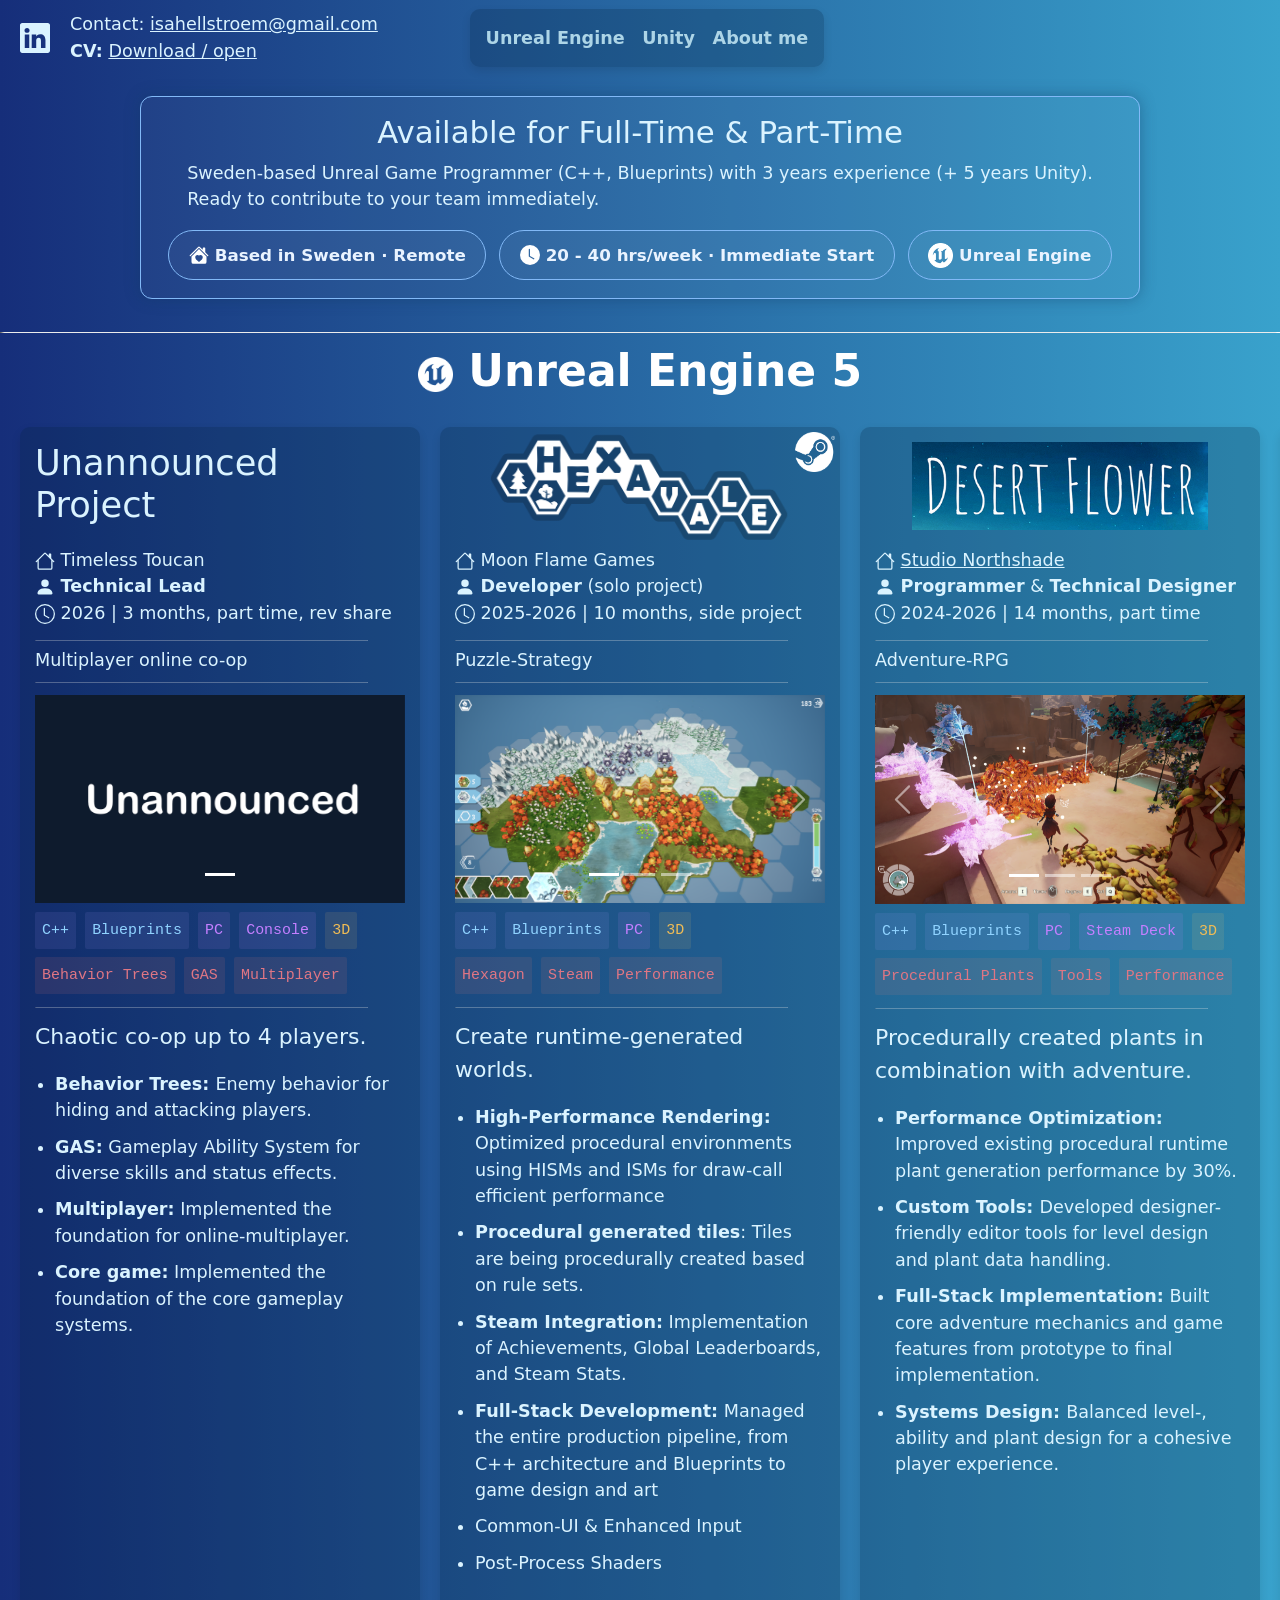
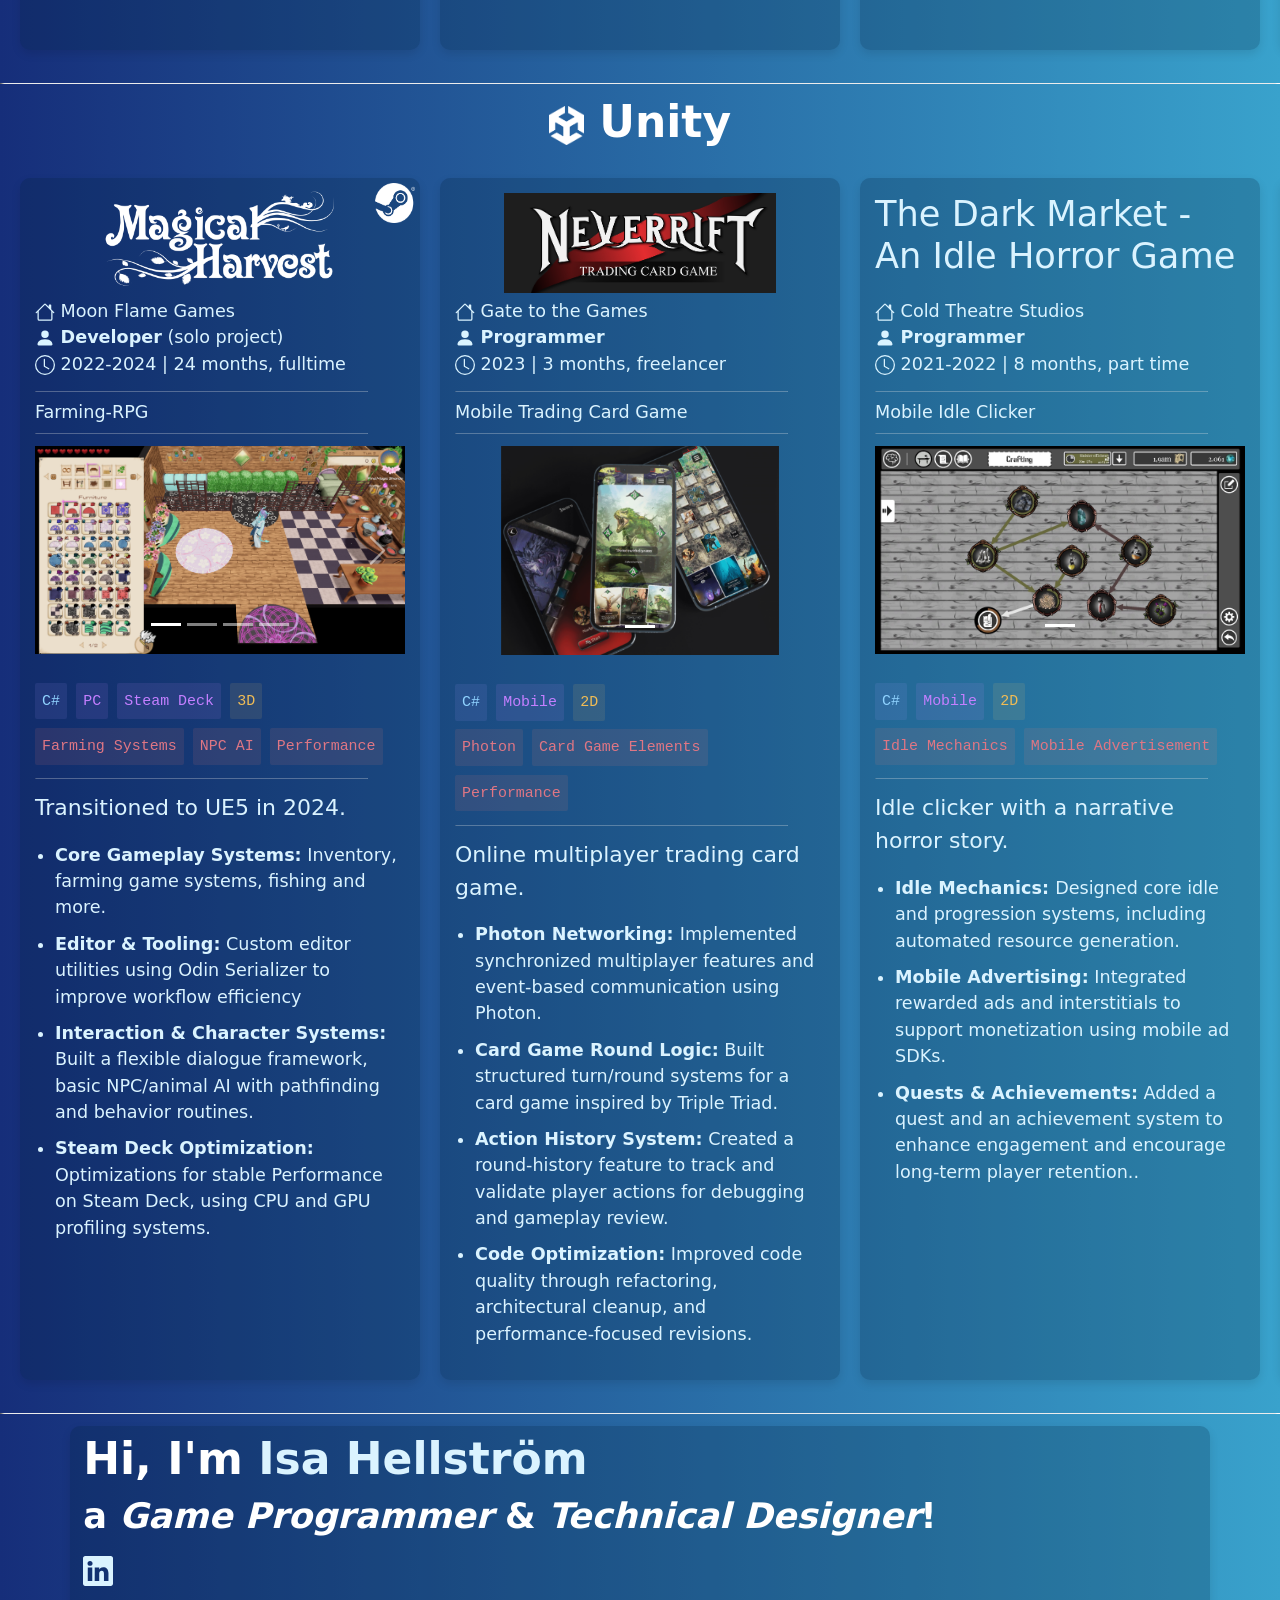
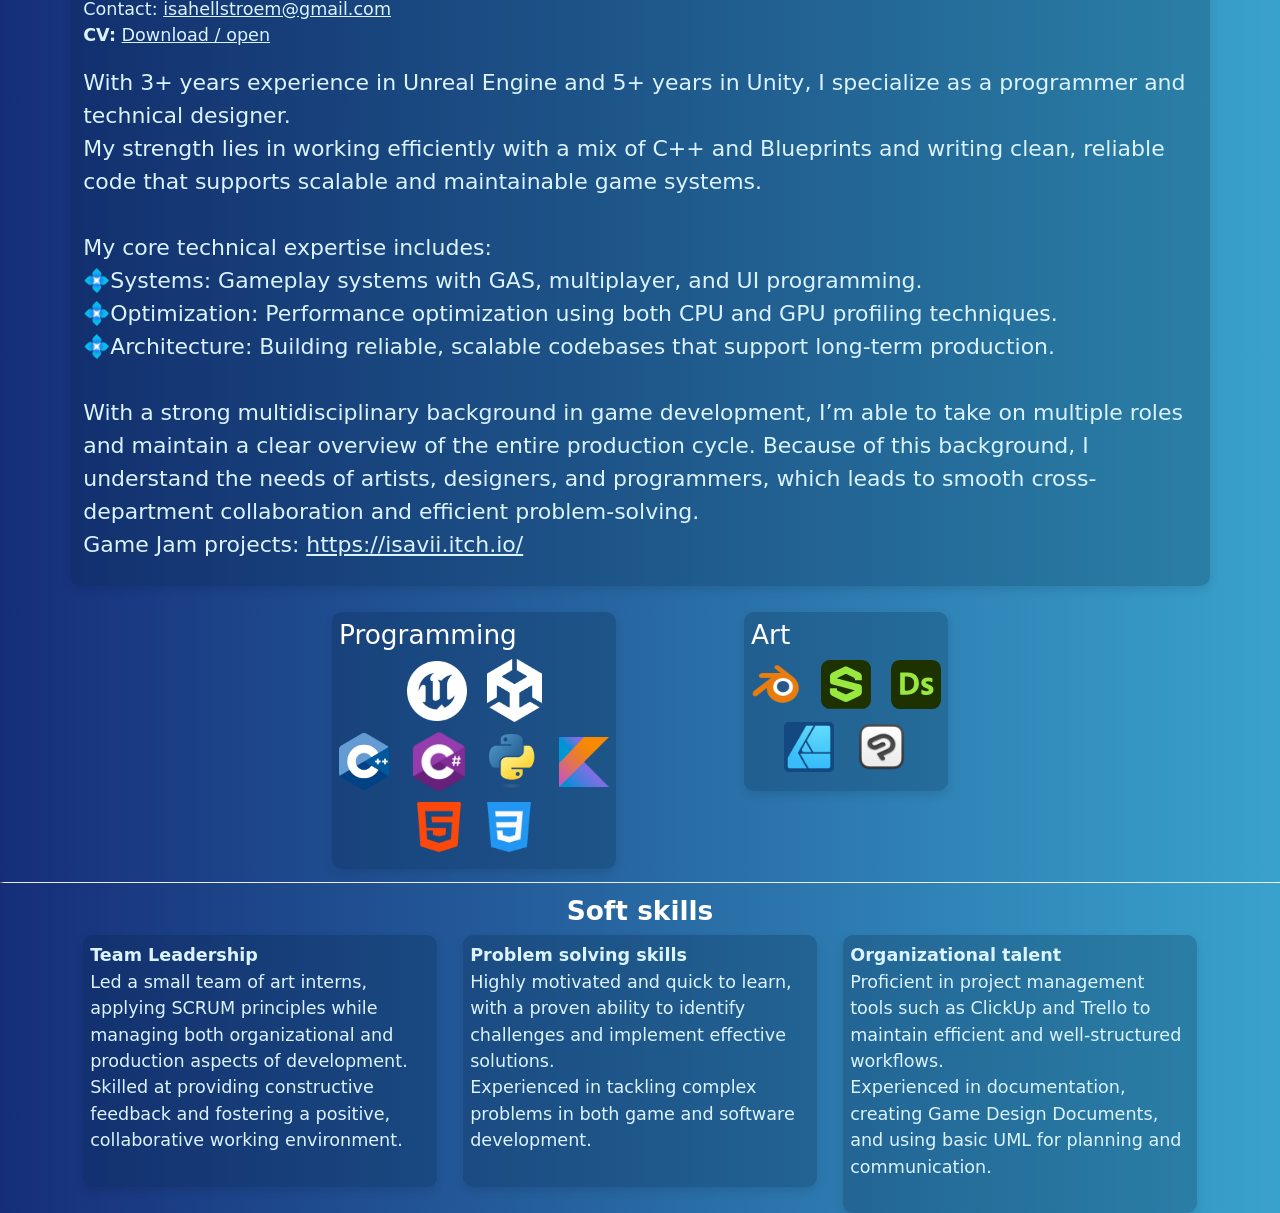
==== commit ad045ab3: "fromat" ====
--- a/index.html
+++ b/index.html
@@ -1,967 +1,1079 @@
 <!DOCTYPE html>
 <html lang="en">
-        <!-- ----------------- HEAD ----------------- -->
-    <head>
-        <meta charset="UTF-8">
-        <meta name="viewport" content="width=device-width, initial-scale=1.0">
-        <link rel="stylesheet" href="./css/style.css"/>
-        <link href="https://cdn.jsdelivr.net/npm/bootstrap@5.3.0-alpha2/dist/css/bootstrap.min.css" rel="stylesheet"
-        integrity="sha384-aFq/bzH65dt+w6FI2ooMVUpc+21e0SRygnTpmBvdBgSdnuTN7QbdgL+OapgHtvPp" crossorigin="anonymous"> 
-        <script src="https://cdn.jsdelivr.net/npm/bootstrap@5.3.3/dist/js/bootstrap.bundle.min.js"
-         integrity="sha384-YvpcrYf0tY3lHB60NNkmXc5s9fDVZLESaAA55NDzOxhy9GkcIdslK1eN7N6jIeHz" crossorigin="anonymous"></script>
-
-        <!---- ---------------- FONT ---------------  -->
-        <link rel="preconnect" href="https://fonts.googleapis.com">
-        <link rel="preconnect" href="https//fonts.gstatic.com" crossorigin>
-        <link href="https://fonts.google.com/specimen/Montserrat" rel="stylesheet">
-
-        <title>Isa Hellström - Game Programmer Portfolio</title>
-    </head>
-        <!-- ----------------- BODY ----------------- -->
-    <body class="gradient-custom">
-
-        
+<!-- ----------------- HEAD ----------------- -->
+
+<head>
+    <meta charset="UTF-8">
+    <meta name="viewport" content="width=device-width, initial-scale=1.0">
+    <link rel="stylesheet" href="./css/style.css" />
+    <link href="https://cdn.jsdelivr.net/npm/bootstrap@5.3.0-alpha2/dist/css/bootstrap.min.css" rel="stylesheet"
+        integrity="sha384-aFq/bzH65dt+w6FI2ooMVUpc+21e0SRygnTpmBvdBgSdnuTN7QbdgL+OapgHtvPp" crossorigin="anonymous">
+    <script src="https://cdn.jsdelivr.net/npm/bootstrap@5.3.3/dist/js/bootstrap.bundle.min.js"
+        integrity="sha384-YvpcrYf0tY3lHB60NNkmXc5s9fDVZLESaAA55NDzOxhy9GkcIdslK1eN7N6jIeHz"
+        crossorigin="anonymous"></script>
+
+    <!---- ---------------- FONT ---------------  -->
+    <link rel="preconnect" href="https://fonts.googleapis.com">
+    <link rel="preconnect" href="https//fonts.gstatic.com" crossorigin>
+    <link href="https://fonts.google.com/specimen/Montserrat" rel="stylesheet">
+
+    <title>Isa Hellström - Game Programmer Portfolio</title>
+</head>
+<!-- ----------------- BODY ----------------- -->
+
+<body class="gradient-custom">
     <header>
-  <div class="header-container d-flex align-items-center justify-content-between w-100">
-    
-    <div class="contact-cv">
-  <a href="https://www.linkedin.com/in/isa-hellstr%C3%B6m-229aa6187/" target="_blank" class="linkedin-icon">
-    <script src="js/icon_linkedin.cs"></script>
-  </a>
-
-  <p class="mb-0">
-    Contact: <a href="mailto:isahellstroem@gmail.com">isahellstroem@gmail.com</a><br>
-    <b>CV:</b> <a href="\CV\CV_IsaHellström.pdf">Download / open</a><br>
-  </p>
-</div>
-
-    <nav class="navbar navbar-expand-lg">
-      <div class="collapse navbar-collapse" id="navbarNavAltMarkup">
- <div class="AboutMe">
-
-        <div class="navbar-nav">
-          <a class="nav-link" href="#UE"><b>Unreal Engine</b></a>
-          <a class="nav-link" href="#Unity"><b>Unity</b></a>
-          <a class="nav-link" href="#AboutMe"><b>About me</b></a>
-        </div>
-</div>
-      </div>
-    </nav>
-    <div class="header-spacer" style="width: 300px;"></div>
-  </div>
-</header>
-            <section class="availability-card">
-                    <h3>Available for Full-Time &amp; Part-Time</h3>
-                    <p>
-                        Sweden-based Unreal Game Programmer (C++, Blueprints) with 3 years experience (+ 5 years Unity).<br>
-                        Ready to contribute to your team immediately.
-                    </p>                    
-                    <div class="availability-tags">
-                        <span class="availability-tag">
-                            <svg class="iconAvailability" viewBox="0 0 16 16">
-                                <path d="M7.293 1.5a1 1 0 0 1 1.414 0L11 3.793V2.5a.5.5 0 0 1 .5-.5h1a.5.5 0 0 1 .5.5v3.293l2.354 2.353a.5.5 0 0 1-.708.707L8 2.207 1.354 8.853a.5.5 0 1 1-.708-.707z"/>
-                                <path d="m14 9.293-6-6-6 6V13.5A1.5 1.5 0 0 0 3.5 15h9a1.5 1.5 0 0 0 1.5-1.5zm-6-.811c1.664-1.673 5.825 1.254 0 5.018-5.825-3.764-1.664-6.691 0-5.018"/>
-                            </svg>
-                            Based in Sweden · Remote</span>
-                        <span class="availability-tag">
-                            <svg class="iconAvailability" viewBox="0 0 16 16">
-                                <path d="M16 8A8 8 0 1 1 0 8a8 8 0 0 1 16 0M8 3.5a.5.5 0 0 0-1 0V9a.5.5 0 0 0 .252.434l3.5 2a.5.5 0 0 0 .496-.868L8 8.71z"/>
-                            </svg>
-                            20 - 40 hrs/week · Immediate Start</span>
-                        <span class="availability-tag">
-                                   <img src="./Images/Icons/UE-Icon-2023-White.png" alt="Unreal Engine" width="25 px"></img>
-                            Unreal Engine</span>
-                    </div>
-                </section>
-
-        <img  class="divider" src="./Images/Decorative/Divider.png"> </img>
-                
-            <div class="flex-center">
-     <h1 class="fw-bold header-baseCol" id="UE"> 
-        <img src="./Images/Icons/UE-Icon-2023-White.png" alt="Unreal Engine" width="35px"></img> 
-         Unreal Engine 5</h1>
-            </div>
-
-        <!--------  //////////////////////////////////////////////////////////    -->
-            <!-------- Container -->
-            <div class="outer-center">
+        <div class="header-container d-flex align-items-center justify-content-between w-100">
+
+            <div class="contact-cv">
+                <a href="https://www.linkedin.com/in/isa-hellstr%C3%B6m-229aa6187/" target="_blank"
+                    class="linkedin-icon">
+                    <script src="js/icon_linkedin.cs"></script>
+                </a>
+
+                <p class="mb-0">
+                    Contact: <a href="mailto:isahellstroem@gmail.com">isahellstroem@gmail.com</a><br>
+                    <b>CV:</b> <a href="\CV\CV_IsaHellström.pdf">Download / open</a><br>
+                </p>
+            </div>
+
+            <nav class="navbar navbar-expand-lg">
+                <div class="collapse navbar-collapse" id="navbarNavAltMarkup">
+                    <div class="AboutMe">
+
+                        <div class="navbar-nav">
+                            <a class="nav-link" href="#UE"><b>Unreal Engine</b></a>
+                            <a class="nav-link" href="#Unity"><b>Unity</b></a>
+                            <a class="nav-link" href="#AboutMe"><b>About me</b></a>
+                        </div>
+                    </div>
+                </div>
+            </nav>
+            <div class="header-spacer" style="width: 300px;"></div>
+        </div>
+    </header>
+    <section class="availability-card">
+        <h3>Available for Full-Time &amp; Part-Time</h3>
+        <p>
+            Sweden-based Unreal Game Programmer (C++, Blueprints) with 3 years experience (+ 5 years Unity).<br>
+            Ready to contribute to your team immediately.
+        </p>
+        <div class="availability-tags">
+            <span class="availability-tag">
+                <svg class="iconAvailability" viewBox="0 0 16 16">
+                    <path
+                        d="M7.293 1.5a1 1 0 0 1 1.414 0L11 3.793V2.5a.5.5 0 0 1 .5-.5h1a.5.5 0 0 1 .5.5v3.293l2.354 2.353a.5.5 0 0 1-.708.707L8 2.207 1.354 8.853a.5.5 0 1 1-.708-.707z" />
+                    <path
+                        d="m14 9.293-6-6-6 6V13.5A1.5 1.5 0 0 0 3.5 15h9a1.5 1.5 0 0 0 1.5-1.5zm-6-.811c1.664-1.673 5.825 1.254 0 5.018-5.825-3.764-1.664-6.691 0-5.018" />
+                </svg>
+                Based in Sweden · Remote</span>
+            <span class="availability-tag">
+                <svg class="iconAvailability" viewBox="0 0 16 16">
+                    <path
+                        d="M16 8A8 8 0 1 1 0 8a8 8 0 0 1 16 0M8 3.5a.5.5 0 0 0-1 0V9a.5.5 0 0 0 .252.434l3.5 2a.5.5 0 0 0 .496-.868L8 8.71z" />
+                </svg>
+                20 - 40 hrs/week · Immediate Start</span>
+            <span class="availability-tag">
+                <img src="./Images/Icons/UE-Icon-2023-White.png" alt="Unreal Engine" width="25 px"></img>
+                Unreal Engine</span>
+        </div>
+    </section>
+
+    <img class="divider" src="./Images/Decorative/Divider.png"> </img>
+
+    <div class="flex-center">
+        <h1 class="fw-bold header-baseCol" id="UE">
+            <img src="./Images/Icons/UE-Icon-2023-White.png" alt="Unreal Engine" width="35px"></img>
+            Unreal Engine 5
+        </h1>
+    </div>
+
+    <!--------  //////////////////////////////////////////////////////////    -->
+    <!-------- Container -->
+    <div class="outer-center">
         <div class="horizontal-scroll-container">
 
-            
-                <!--  ==========================  RAPIDS ================== -->
+
+            <!--  ==========================  RAPIDS ================== -->
             <div class="project-card">
-                <div class ="project-card-title">
+                <div class="project-card-title">
                     <!-- <a href="https://store.steampowered.com/app/3872220/Hexavale/" target="_blank" class="project-link">
                         <img src="./Images/Icons/SteamLogoWhite.png" class="steam-logo" alt="Steam" height="50">
                         <img src="./Images/UnrealEngine/Hexavale/Hexavale_Logo_White.png" class="game-logo-magicalharvest" alt="Hexavale"> -->
-                     <h2> Unannounced Project</h2> 
+                    <h2> Unannounced Project</h2>
                     </a>
                 </div>
                 <div class="project-meta">
-                    <script src="js/icon_company.cs"></script>Timeless Toucan  <br>
+                    <script src="js/icon_company.cs"></script>Timeless Toucan <br>
                     <script src="js/icon_human.cs"></script><b>Technical Lead</b> <br>
                     <script src="js/icon_clock.cs"></script> 2026 | 3 months, part time, rev share <br>
                 </div>
-                   <img class="divider_s" src="./Images/Decorative/Divider.png">
-                 <div class="project-type">
+                <img class="divider_s" src="./Images/Decorative/Divider.png">
+                <div class="project-type">
                     Multiplayer online co-op
-                 </div>
+                </div>
                 <img class="divider_s" src="./Images/Decorative/Divider.png">
 
                 <!-- Carousel -->
                 <div id="carousel_UE_TC" class="carousel slide">
                     <div class="carousel-indicators">
-                        <button type="button" data-bs-target="#carousel_UE_TC" data-bs-slide-to="0" class="active" aria-current="true"
-                            aria-label="Slide 1"></button>
-                    
+                        <button type="button" data-bs-target="#carousel_UE_TC" data-bs-slide-to="0" class="active"
+                            aria-current="true" aria-label="Slide 1"></button>
+
                     </div>
                     <div class="carousel-inner">
                         <div class="carousel-item active">
                             <a href="./Images/UnrealEngine/TimelessToucan/TC_NDA.png" target="_blank">
-                                <img src="./Images/UnrealEngine/TimelessToucan/TC_NDA.png" class="d-block w-100 img-fluid" alt="Hexavale">
+                                <img src="./Images/UnrealEngine/TimelessToucan/TC_NDA.png"
+                                    class="d-block w-100 img-fluid" alt="Hexavale">
                             </a>
                         </div>
                     </div>
                 </div>
 
-                
+
+                <!-- Description -->
+                <div class="row-tags">
+                    <span class="project-tag" data-category="language">C++
+                    </span>
+                    <span class="project-tag" data-category="language">Blueprints
+                    </span>
+                    <span class="project-tag" data-category="platform">PC
+                    </span>
+                    <span class="project-tag" data-category="platform">Console
+                    </span>
+
+                    <span class="project-tag" data-category="style">3D
+                    </span><br>
+                    <span class="project-tag" data-category="concept">Behavior Trees
+                    </span>
+                    <span class="project-tag" data-category="concept">GAS
+                    </span>
+                    <span class="project-tag" data-category="concept">Multiplayer
+                    </span>
+
+                </div>
+                <img class="divider_s" src="./Images/Decorative/Divider.png">
+                <p class="lead mt">
+                    Chaotic co-op up to 4 players.
+                </p>
+                <ul class="project-features">
+                    <li><b>Behavior Trees: </b>Enemy behavior for hiding and attacking players.</li>
+                    <li><b>GAS:</b> Gameplay Ability System for diverse skills and status effects.</li>
+                    <li><b>Multiplayer:</b> Implemented the foundation for online-multiplayer.</li>
+                    <li><b>Core game:</b> Implemented the foundation of the core gameplay systems.</li>
+                </ul>
+            </div>
+        </div>
+
+        <!--  ==========================  HEXAVALE ================== -->
+        <div class="project-card">
+            <div class="project-card-title">
+                <a href="https://store.steampowered.com/app/3872220/Hexavale/" target="_blank" class="project-link">
+                    <img src="./Images/Icons/SteamLogoWhite.png" class="steam-logo" alt="Steam" height="50">
+                    <img src="./Images/UnrealEngine/Hexavale/Hexavale_Logo_White.png" class="game-logo-magicalharvest"
+                        alt="Hexavale">
+                </a>
+            </div>
+            <div class="project-meta">
+                <script src="js/icon_company.cs"></script>Moon Flame Games <br>
+                <script src="js/icon_human.cs"></script><b>Developer</b> (solo project) <br>
+                <script src="js/icon_clock.cs"></script> 2025-2026 | 10 months, side project <br>
+            </div>
+            <img class="divider_s" src="./Images/Decorative/Divider.png">
+            <div class="project-type">
+                Puzzle-Strategy
+            </div>
+            <img class="divider_s" src="./Images/Decorative/Divider.png">
+
+            <!-- Carousel -->
+            <div id="carousel_UE_HEXA" class="carousel slide">
+                <div class="carousel-indicators">
+                    <button type="button" data-bs-target="#carousel_UE_HEXA" data-bs-slide-to="0" class="active"
+                        aria-current="true" aria-label="Slide 1"></button>
+                    <button type="button" data-bs-target="#carousel_UE_HEXA" data-bs-slide-to="1"
+                        aria-label="Slide 2"></button>
+                    <button type="button" data-bs-target="#carousel_UE_HEXA" data-bs-slide-to="2"
+                        aria-label="Slide 3"></button>
+                </div>
+                <div class="carousel-inner">
+                    <div class="carousel-item active">
+                        <a href="./Images/UnrealEngine/Hexavale/Hexavale_1.png" target="_blank">
+                            <img src="./Images/UnrealEngine/Hexavale/Hexavale_1.png" class="d-block w-100 img-fluid"
+                                alt="Hexavale">
+                        </a>
+                    </div>
+                    <div class="carousel-item">
+                        <a href="./Images/UnrealEngine/Hexavale/Hexavale_2.png" target="_blank">
+                            <img src="./Images/UnrealEngine/Hexavale/Hexavale_2.png" class="d-block w-100 img-fluid"
+                                alt="Hexavale">
+                        </a>
+                    </div>
+                    <div class="carousel-item">
+                        <a href="./Images/UnrealEngine/Hexavale/Hexavale_3.png" target="_blank">
+                            <img src="./Images/UnrealEngine/Hexavale/Hexavale_3.png" class="d-block w-100 img-fluid"
+                                alt="Hexavale">
+                        </a>
+                    </div>
+                </div>
+                <button class="carousel-control-prev" type="button" data-bs-target="#carousel_UE_HEXA"
+                    data-bs-slide="prev">
+                    <span class="carousel-control-prev-icon" aria-hidden="true"></span>
+                    <span class="visually-hidden">Previous</span>
+                </button>
+                <button class="carousel-control-next" type="button" data-bs-target="#carousel_UE_HEXA"
+                    data-bs-slide="next">
+                    <span class="carousel-control-next-icon" aria-hidden="true"></span>
+                    <span class="visually-hidden">Next</span>
+                </button>
+            </div>
+
             <!-- Description -->
-             <div class="row-tags">
-                        <span class="project-tag" data-category="language">C++
-                        </span>
-                           <span class="project-tag" data-category="language">Blueprints
-                        </span>
-                             <span class="project-tag" data-category="platform">PC
-                        </span>
-                        <span class="project-tag" data-category="platform">Console
-                        </span>
-                   
-                        <span class="project-tag" data-category="style">3D
-                        </span><br>
-                              <span class="project-tag" data-category="concept">Behavior Trees
-                                </span>
-                        <span class="project-tag" data-category="concept">GAS
-                        </span>
-                        <span class="project-tag" data-category="concept">Multiplayer
-                        </span>
-                       
-                    </div>
-                          <img class="divider_s" src="./Images/Decorative/Divider.png">
-            <p class="lead mt">
-                Chaotic co-op up to 4 players.
-            </p>
-            <ul class="project-features">
-                <li><b>Behavior Trees: </b>Enemy behavior for hiding and attacking players.</li>
-                <li><b>GAS:</b> Gameplay Ability System for diverse skills and status effects.</li>
-                <li><b>Multiplayer:</b> Implemented the foundation for online-multiplayer.</li>
-                <li><b>Core game:</b> Implemented the foundation of the core gameplay systems.</li>
-            </ul>
-             </div>
-            </div>
-
-                <!--  ==========================  HEXAVALE ================== -->
-            <div class="project-card">
-                <div class ="project-card-title">
-                    <a href="https://store.steampowered.com/app/3872220/Hexavale/" target="_blank" class="project-link">
-                        <img src="./Images/Icons/SteamLogoWhite.png" class="steam-logo" alt="Steam" height="50">
-                        <img src="./Images/UnrealEngine/Hexavale/Hexavale_Logo_White.png" class="game-logo-magicalharvest" alt="Hexavale">
-                    </a>
-                </div>
-                <div class="project-meta">
-                    <script src="js/icon_company.cs"></script>Moon Flame Games  <br>
-                    <script src="js/icon_human.cs"></script><b>Developer</b> (solo project) <br>
-                    <script src="js/icon_clock.cs"></script> 2025-2026 | 10 months, side project <br>
-                </div>
-                   <img class="divider_s" src="./Images/Decorative/Divider.png">
-                 <div class="project-type">
-                    Puzzle-Strategy
-                 </div>
-                <img class="divider_s" src="./Images/Decorative/Divider.png">
-
-                <!-- Carousel -->
-                <div id="carousel_UE_HEXA" class="carousel slide">
-                    <div class="carousel-indicators">
-                        <button type="button" data-bs-target="#carousel_UE_HEXA" data-bs-slide-to="0" class="active" aria-current="true"
-                            aria-label="Slide 1"></button>
-                        <button type="button" data-bs-target="#carousel_UE_HEXA" data-bs-slide-to="1" aria-label="Slide 2"></button>
-                        <button type="button" data-bs-target="#carousel_UE_HEXA" data-bs-slide-to="2" aria-label="Slide 3"></button>
-                    </div>
-                    <div class="carousel-inner">
-                        <div class="carousel-item active">
-                            <a href="./Images/UnrealEngine/Hexavale/Hexavale_1.png" target="_blank">
-                                <img src="./Images/UnrealEngine/Hexavale/Hexavale_1.png" class="d-block w-100 img-fluid" alt="Hexavale">
-                            </a>
-                        </div>
-                        <div class="carousel-item">
-                            <a href="./Images/UnrealEngine/Hexavale/Hexavale_2.png" target="_blank">
-                                <img src="./Images/UnrealEngine/Hexavale/Hexavale_2.png" class="d-block w-100 img-fluid" alt="Hexavale">
-                            </a>
-                        </div>
-                        <div class="carousel-item">
-                            <a href="./Images/UnrealEngine/Hexavale/Hexavale_3.png" target="_blank">
-                                <img src="./Images/UnrealEngine/Hexavale/Hexavale_3.png" class="d-block w-100 img-fluid" alt="Hexavale">
-                            </a>
-                        </div>
-                    </div>
-                    <button class="carousel-control-prev" type="button" data-bs-target="#carousel_UE_HEXA" data-bs-slide="prev">
-                        <span class="carousel-control-prev-icon" aria-hidden="true"></span>
-                        <span class="visually-hidden">Previous</span>
-                    </button>
-                    <button class="carousel-control-next" type="button" data-bs-target="#carousel_UE_HEXA" data-bs-slide="next">
-                        <span class="carousel-control-next-icon" aria-hidden="true"></span>
-                        <span class="visually-hidden">Next</span>
-                    </button>
-                </div>
-                
-            <!-- Description -->
-              <div class="row-tags">
-                        <span class="project-tag" data-category="language">C++
-                        </span>
-                           <span class="project-tag" data-category="language">Blueprints
-                        </span>
-                             <span class="project-tag" data-category="platform">PC
-                        </span>
-            
-                   
-                        <span class="project-tag" data-category="style">3D
-                        </span><br>
-                                 <span class="project-tag" data-category="concept">Hexagon
-                        </span>
-                        <span class="project-tag" data-category="concept">Steam
-                        </span>
-                        <span class="project-tag" data-category="concept">Performance
-                        </span>
-                    
-                    </div>
-      <img class="divider_s" src="./Images/Decorative/Divider.png">
+            <div class="row-tags">
+                <span class="project-tag" data-category="language">C++
+                </span>
+                <span class="project-tag" data-category="language">Blueprints
+                </span>
+                <span class="project-tag" data-category="platform">PC
+                </span>
+
+
+                <span class="project-tag" data-category="style">3D
+                </span><br>
+                <span class="project-tag" data-category="concept">Hexagon
+                </span>
+                <span class="project-tag" data-category="concept">Steam
+                </span>
+                <span class="project-tag" data-category="concept">Performance
+                </span>
+
+            </div>
+            <img class="divider_s" src="./Images/Decorative/Divider.png">
             <p class="lead mt">
                 Create runtime-generated worlds.
             </p>
             <ul class="project-features">
-                <li><b>High-Performance Rendering:</b> Optimized procedural environments using HISMs and ISMs for draw-call efficient performance</li>
+                <li><b>High-Performance Rendering:</b> Optimized procedural environments using HISMs and ISMs for
+                    draw-call efficient performance</li>
                 <li><b>Procedural generated tiles</b>: Tiles are being procedurally created based on rule sets. </li>
                 <li><b>Steam Integration:</b> Implementation of Achievements, Global Leaderboards, and Steam Stats.</li>
-                <li><b>Full-Stack Development:</b> Managed the entire production pipeline, from C++ architecture and Blueprints to game design and art</li>
-                 <li>Common-UI & Enhanced Input</li>
+                <li><b>Full-Stack Development:</b> Managed the entire production pipeline, from C++ architecture and
+                    Blueprints to game design and art</li>
+                <li>Common-UI & Enhanced Input</li>
                 <li>Post-Process Shaders</li>
             </ul>
-             </div>
-            </div>
- 
+        </div>
+    </div>
+
 
     <!--  ==========================  DESERT FLOWER  ================== -->
+    <div class="project-card">
+        <div class="project-card-title" posi>
+            <a href="https://northshade.se/" target="_blank" class="project-link">
+                <!-- <img src="./Images/Icons/SteamLogoWhite.png" class="steam-logo" alt="Steam" height="50">-->
+                <img src="./Images/UnrealEngine/DesertFlower/DesertFlower_Title.png" class="game-logo"
+                    alt="Desert Flower">
+            </a>
+        </div>
+        <div class="project-meta">
+            <script src="js/icon_company.cs "></script><a href="https://northshade.se/" target="_blank">Studio
+                Northshade <tab class="space"></a></tab> <br>
+            <script src="js/icon_human.cs"></script><b>Programmer</b> & <b>Technical Designer</b> <br>
+            <script src="js/icon_clock.cs "></script> 2024-2026 | 14 months, part time<br>
+            <img class="divider_s" src="./Images/Decorative/Divider.png">
+            <div class="project-type">
+                Adventure-RPG
+            </div>
+            <img class="divider_s" src="./Images/Decorative/Divider.png">
+        </div>
+
+        <!-- Carousel -->
+        <div id="carousel_UE_DESERT" class="carousel slide">
+            <div class="carousel-indicators">
+                <button type="button" data-bs-target="#carousel_UE_DESERT" data-bs-slide-to="0" class="active"
+                    aria-current="true" aria-label="Slide 1"></button>
+                <button type="button" data-bs-target="#carousel_UE_DESERT" data-bs-slide-to="1"
+                    aria-label="Slide 2"></button>
+                <button type="button" data-bs-target="#carousel_UE_DESERT" data-bs-slide-to="2"
+                    aria-label="Slide 3"></button>
+            </div>
+            <div class="carousel-inner">
+                <div class="carousel-item active">
+                    <a href="./Images/UnrealEngine/DesertFlower/DesertFlower4.png" target="_blank">
+                        <img src="./Images/UnrealEngine/DesertFlower/DesertFlower4.png" class="d-block w-100 img-fluid"
+                            alt="Hexavale">
+                    </a>
+                </div>
+                <div class="carousel-item">
+                    <a href="./Images/UnrealEngine/DesertFlower/DesertFlower3.png" target="_blank">
+                        <img src="./Images/UnrealEngine/DesertFlower/DesertFlower3.png" class="d-block w-100 img-fluid"
+                            alt="Hexavale">
+                    </a>
+                </div>
+                <div class="carousel-item">
+                    <a href="./Images/UnrealEngine/DesertFlower/DesertFlower5.png" target="_blank">
+                        <img src="./Images/UnrealEngine/DesertFlower/DesertFlower5.png" class="d-block w-100 img-fluid"
+                            alt="Hexavale">
+                    </a>
+                </div>
+            </div>
+            <button class="carousel-control-prev" type="button" data-bs-target="#carousel_UE_DESERT"
+                data-bs-slide="prev">
+                <span class="carousel-control-prev-icon" aria-hidden="true"></span>
+                <span class="visually-hidden">Previous</span>
+            </button>
+            <button class="carousel-control-next" type="button" data-bs-target="#carousel_UE_DESERT"
+                data-bs-slide="next">
+                <span class="carousel-control-next-icon" aria-hidden="true"></span>
+                <span class="visually-hidden">Next</span>
+            </button>
+        </div>
+
+
+        <div class="row-tags">
+            <span class="project-tag" data-category="language">C++
+            </span>
+            <span class="project-tag" data-category="language">Blueprints
+            </span>
+            <span class="project-tag" data-category="platform">PC
+            </span>
+            <span class="project-tag" data-category="platform">Steam Deck
+            </span>
+
+            <span class="project-tag" data-category="style">3D
+            </span><br>
+            <span class="project-tag" data-category="concept">Procedural Plants
+            </span>
+            <span class="project-tag" data-category="concept">Tools
+            </span>
+            <span class="project-tag" data-category="concept">Performance
+            </span>
+
+        </div>
+        <img class="divider_s" src="./Images/Decorative/Divider.png">
+        <p class="lead mt">
+            Procedurally created plants in combination with adventure.
+        <ul class="project-features">
+
+            <li><b> Performance Optimization: </b> Improved existing procedural runtime plant generation performance by
+                30%.
+            </li>
+            <li><b> Custom Tools: </b> Developed designer-friendly editor tools for level design and plant data
+                handling.
+            </li>
+            <li><b>Full-Stack Implementation:</b> Built core adventure mechanics and game features from prototype to
+                final implementation.
+            </li>
+            <li> <b>Systems Design: </b>Balanced level-, ability and plant design for a cohesive player experience.</li>
+
+        </ul>
+    </div>
+
+
+    </div>
+
+    <!--  ==========================  KARMA AND JONAR   ================== -->
+    <div class="project-card">
+        <div class="project-card-title" posi>
+            <a href="https://store.steampowered.com/app/3580060/Karma_and_Jonar__The_Rock_Trolls/" target="_blank"
+                class="project-link">
+                <img src="./Images/Icons/SteamLogoWhite.png" class="steam-logo" alt="Steam" height="50">
+                <img src="./Images/UnrealEngine/KarmaAndJonar/K+JonarTitle.jpg" class="game-logo" alt="Karma and Jonar">
+            </a>
+        </div>
+        <div class="project-meta">
+            3D, PC, SteamDeck
+            <script src="js/icon_company.cs "></script><a href="https://www.glimeriastudios.com/gameplaydemo"
+                target="_blank">Glimeria Studios <tab class="space"></a></tab> <br>
+            <script src="js/icon_human.cs"></script><b>Lead-Programmer</b> & <b>Technical Designer</b> <br>
+            <script src="js/icon_clock.cs "></script> 2025 | 6 months, part time<br>
+            <img class="divider_s" src="./Images/Decorative/Divider.png">
+            <div class="project-type">
+                Co-op Adventure
+            </div>
+            <img class="divider_s" src="./Images/Decorative/Divider.png">
+
+            <!-- Carousel -->
+            <div id="carousel_UE_KJ" class="carousel slide">
+                <div class="carousel-indicators">
+                    <button type="button" data-bs-target="#carousel_UE_KJ" data-bs-slide-to="0" class="active"
+                        aria-current="true" aria-label="Slide 1"></button>
+                    <button type="button" data-bs-target="#carousel_UE_KJ" data-bs-slide-to="1"
+                        aria-label="Slide 2"></button>
+                    <button type="button" data-bs-target="#carousel_UE_KJ" data-bs-slide-to="2"
+                        aria-label="Slide 3"></button>
+                </div>
+                <div class="carousel-inner">
+                    <div class="carousel-item active">
+                        <a href="./Images/UnrealEngine/KarmaAndJonar/KJ_01.png" target="_blank">
+                            <img src="./Images/UnrealEngine/KarmaAndJonar/KJ_01.png"
+                                class="d-block w-100  d-block mx-lg-auto img-fluid" alt="..."></a>
+                    </div>
+                    <div class="carousel-item">
+                        <a href="./Images/UnrealEngine/KarmaAndJonar/KJ_02.png" target="_blank">
+                            <img src="./Images/UnrealEngine/KarmaAndJonar/KJ_02.png"
+                                class="d-block w-100  d-block mx-lg-auto img-fluid" alt="..."></a>
+                    </div>
+                    <div class="carousel-item">
+                        <a href="./Images/UnrealEngine/KarmaAndJonar/KJ_03.png" target="_blank">
+                            <img src="./Images/UnrealEngine/KarmaAndJonar/KJ_03.png"
+                                class="d-block w-100  d-block mx-lg-auto img-fluid" alt="..."></a>
+                    </div>
+                </div>
+                <button class="carousel-control-prev" type="button" data-bs-target="#carousel_UE_KJ"
+                    data-bs-slide="prev">
+                    <span class="carousel-control-prev-icon" aria-hidden="true"></span>
+                    <span class="visually-hidden">Previous</span>
+                </button>
+                <button class="carousel-control-next" type="button" data-bs-target="#carousel_UE_KJ"
+                    data-bs-slide="next">
+                    <span class="carousel-control-next-icon" aria-hidden="true"></span>
+                    <span class="visually-hidden">Next</span>
+                </button>
+            </div>
+
+        </div>
+        <div class="row-tags">
+
+            <span class="project-tag" data-category="language">Blueprints
+            </span>
+            <span class="project-tag" data-category="platform">PC
+            </span>
+            <span class="project-tag" data-category="platform">Steam Deck
+            </span>
+
+            <span class="project-tag" data-category="style">3D
+            </span><br>
+            <span class="project-tag" data-category="concept">Core
+            </span>
+            <span class="project-tag" data-category="concept">NPC AI
+            </span>
+
+            <span class="project-tag" data-category="concept">Multiplayer
+            </span>
+        </div>
+        <img class="divider_s" src="./Images/Decorative/Divider.png">
+
+        <p class="lead mt">
+            Online Co-op adventure based on the book series "Karma & Jonar".
+            <br>
+        <ul class="project-features">
+            <li> <b>Core Framework:</b> Engineered a full-scale prototype architecture from scratch for
+                online-multiplayer coop.
+            </li>
+            <li><b>NPC AI:</b> Implemented Enemy AI logic (incl. boss fight)
+            </li>
+            <li> <b>Gameplay Events:</b> Command Pattern system for designer-friendly, decoupled event handling.
+            </li>
+            <li> <b>Narrative: </b> Integrated a custom Dialogue System and dynamic Sequencer cinematics.
+            </li>
+            <li> <b>Optimization: </b>Using Nanite to optimize game performance with movie-ready assets.
+            </li>
+        </ul>
+    </div>
+    </div>
+
+    <!--  ==========================  MAGICAL HARVEST  ================== -->
+    <div class="project-card">
+        <div class="project-card-title" posi>
+            <a href="https://store.steampowered.com/app/1906970/Magical_Harvest/" target="_blank" class="project-link">
+                <img src="./Images/Icons/SteamLogoWhite.png" class="steam-logo" alt="Steam">
+                <img src="./Images/UnrealEngine/MagicalHarvest/MagicalHarvest_Horizontal.png"
+                    class="game-logo-magicalharvest" alt="Magical Harvest">
+            </a>
+        </div>
+        <div class="project-meta">
+            3D, PC, SteamDeck
+            <script src="js/icon_company.cs "></script>Moon Flame Games</tab> <br>
+            <script src="js/icon_human.cs"></script><b>Developer</b> (solo project)<br>
+            <script src="js/icon_clock.cs "></script> 2023-2024 | 12 months, fulltime<br>
+            <img class="divider_s" src="./Images/Decorative/Divider.png">
+            <div class="project-type">
+                Farming-RPG
+            </div>
+            <img class="divider_s" src="./Images/Decorative/Divider.png">
+
+            <!-- Carousel -->
+            <div id="carousel_UE_MH" class="carousel slide">
+                <div class="carousel-indicators">
+                    <button type="button" data-bs-target="#carousel_UE_MH" data-bs-slide-to="0" class="active"
+                        aria-current="true" aria-label="Slide 1"></button>
+                    <button type="button" data-bs-target="#carousel_UE_MH" data-bs-slide-to="1"
+                        aria-label="Slide 2"></button>
+                    <button type="button" data-bs-target="#carousel_UE_MH" data-bs-slide-to="2"
+                        aria-label="Slide 3"></button>
+                    <button type="button" data-bs-target="#carousel_UE_MH" data-bs-slide-to="3"
+                        aria-label="Slide 4"></button>
+                </div>
+                <div class="carousel-inner">
+                    <div class="carousel-item active">
+                        <a href="./Images/UnrealEngine/MagicalHarvest/MH_Screenshot_Farm.png" target="_blank">
+                            <img src="./Images/UnrealEngine/MagicalHarvest/MH_Screenshot_Farm.png"
+                                class="d-block w-100  d-block mx-lg-auto img-fluid" alt="..."></a>
+                    </div>
+                    <div class="carousel-item">
+                        <a href="./Images/UnrealEngine/MagicalHarvest/MH_Screenshot_Inventory.png" target="_blank">
+                            <img src="./Images/UnrealEngine/MagicalHarvest/MH_Screenshot_Inventory.png"
+                                class="d-block w-100  d-block mx-lg-auto img-fluid" alt="..."></a>
+                    </div>
+                    <div class="carousel-item">
+                        <a href="./Images/UnrealEngine/MagicalHarvest/MH_Screenshot_Seasons.png" target="_blank">
+                            <img src="./Images/UnrealEngine/MagicalHarvest/MH_Screenshot_Seasons.png"
+                                class="d-block w-100  d-block mx-lg-auto img-fluid" alt="..."></a>
+                    </div>
+                    <div class="carousel-item">
+                        <a href="./Images/UnrealEngine/MagicalHarvest/MH_Screenshot_MagicalForest.png" target="_blank">
+                            <img src="./Images/UnrealEngine/MagicalHarvest/MH_Screenshot_MagicalForest.png"
+                                class="d-block w-100  d-block mx-lg-auto img-fluid" alt="..."></a>
+                    </div>
+                </div>
+                <button class="carousel-control-prev" type="button" data-bs-target="#carousel_UE_MH"
+                    data-bs-slide="prev">
+                    <span class="carousel-control-prev-icon" aria-hidden="true"></span>
+                    <span class="visually-hidden">Previous</span>
+                </button>
+                <button class="carousel-control-next" type="button" data-bs-target="#carousel_UE_MH"
+                    data-bs-slide="next">
+                    <span class="carousel-control-next-icon" aria-hidden="true"></span>
+                    <span class="visually-hidden">Next</span>
+                </button>
+            </div>
+        </div>
+
+        <div class="row-tags">
+
+            <span class="project-tag" data-category="language">C++
+            </span>
+            <span class="project-tag" data-category="platform">PC
+            </span>
+            <span class="project-tag" data-category="platform">Steam Deck
+            </span>
+
+            <span class="project-tag" data-category="style">3D
+            </span><br>
+            <span class="project-tag" data-category="concept">Tools
+            </span>
+            <span class="project-tag" data-category="concept">Farming Systems
+            </span>
+
+            <span class="project-tag" data-category="concept">NPC & Animal AI
+            </span>
+        </div>
+
+        <img class="divider_s" src="./Images/Decorative/Divider.png">
+
+        <p class="lead"> Farming game with magic, seasons and romance.<br>
+        <ul class="project-features">
+            <li><b>Engine Transition:</b> Transitioned a 2-year Unity project into Unreal Engine.
+            </li>
+            <li> <b>Gameplay Systems:</b> Developed inventory, decoration, farming, magic, and character customization
+                systems.
+            </li>
+            <li> <b>World Building:</b> Built a time-of-day and seasonal system and optimized asset management.
+            </li>
+            <li> <b>AI & Tools:</b> Created NPC/Animal AI and custom Unreal Editor tools to improve productivity.
+            </li>
+        </ul>
+        </p>
+    </div>
+
+    </div>
+    </div>
+
+
+    </div>
+
+
+
+    <!------------------------------ UNITY  --------------------->
+    <img class="divider" src="./Images/Decorative/Divider.png"> </img>
+    <div class="flex-center">
+        <h1 class="fw-bold header-baseCol" id="Unity"> <img src="./Images/Icons/U_Cube_1C_White.png" alt="Unreal Engine"
+                width="35px"></img> Unity</h1>
+    </div>
+
+    <div class="outer-center">
+        <div class="horizontal-scroll-container">
+
+
+            <!--  ==========================  MAGICAL HARVEST  ================== -->
             <div class="project-card">
-                <div class ="project-card-title" posi>
-                  <a href="https://northshade.se/" target="_blank" class="project-link">
-                <!-- <img src="./Images/Icons/SteamLogoWhite.png" class="steam-logo" alt="Steam" height="50">-->
-                <img src="./Images/UnrealEngine/DesertFlower/DesertFlower_Title.png" class="game-logo" alt="Desert Flower">  
-                  </a>
-                 </div>
-                    <div class="project-meta">
-                    <script src="js/icon_company.cs "></script><a href= "https://northshade.se/" target="_blank">Studio Northshade <tab class="space"></a></tab> <br>
-                    <script src="js/icon_human.cs"></script><b>Programmer</b> & <b>Technical Designer</b> <br>
-                    <script src="js/icon_clock.cs "></script> 2024-2026 | 14 months, part time<br>
-                                       <img class="divider_s" src="./Images/Decorative/Divider.png">
+                <div class="project-card-title" posi>
+                    <a href="https://store.steampowered.com/app/1906970/Magical_Harvest/" target="_blank"
+                        class="project-link">
+                        <img src="./Images/Icons/SteamLogoWhite.png" class="steam-logo" alt="Steam">
+                        <img src="./Images/UnrealEngine/MagicalHarvest/MagicalHarvest_Horizontal.png"
+                            class="game-logo-magicalharvest" alt="Magical Harvest">
+                    </a>
+                </div>
+                <div class="project-meta">
+                    <script src="js/icon_company.cs "></script>Moon Flame Games</tab> <br>
+                    <script src="js/icon_human.cs"></script><b>Developer</b> (solo project)<br>
+                    <script src="js/icon_clock.cs "></script> 2022-2024 | 24 months, fulltime<br>
+                    <img class="divider_s" src="./Images/Decorative/Divider.png">
                     <div class="project-type">
-                        Adventure-RPG
+                        Farming-RPG
                     </div>
                     <img class="divider_s" src="./Images/Decorative/Divider.png">
-               </div>
-              
-                       <!-- Carousel -->
-                <div id="carousel_UE_DESERT" class="carousel slide">
+
+                    <!-- Carousel -->
+                    <div id="carousel_Unity_MH" class="carousel slide">
+                        <div class="carousel-indicators">
+                            <button type="button" data-bs-target="#carousel_Unity_MH" data-bs-slide-to="0"
+                                class="active" aria-current="true" aria-label="Slide 1"></button>
+                            <button type="button" data-bs-target="#carousel_Unity_MH" data-bs-slide-to="1"
+                                aria-label="Slide 2"></button>
+                            <button type="button" data-bs-target="#carousel_Unity_MH" data-bs-slide-to="2"
+                                aria-label="Slide 3"></button>
+                            <button type="button" data-bs-target="#carousel_Unity_MH" data-bs-slide-to="3"
+                                aria-label="Slide 4"></button>
+                        </div>
+                        <div class="carousel-inner">
+                            <div class="carousel-item active">
+                                <a href="./Images/Unity/MagicalHarvest/MH_DecoMode.png" target="_blank">
+                                    <img src="./Images/Unity/MagicalHarvest/MH_DecoMode.png"
+                                        class="d-block w-100  d-block mx-lg-auto img-fluid" alt="..."></a>
+                            </div>
+
+                            <div class="carousel-item">
+                                <a href="./Images/Unity/MagicalHarvest/MH_EditorTool.png" target="_blank">
+                                    <img src="./Images/Unity/MagicalHarvest/MH_EditorTool.png"
+                                        class="d-block w-100  d-block mx-lg-auto img-fluid" alt="..."></a>
+                            </div>
+                            <div class="carousel-item">
+                                <a href="./Images/Unity/MagicalHarvest/MH_CharCustomizer.png" target="_blank">
+                                    <img src="./Images/Unity/MagicalHarvest/MH_CharCustomizer.png"
+                                        class="d-block w-100  d-block mx-lg-auto img-fluid" alt="..."></a>
+                            </div>
+                            <div class="carousel-item">
+                                <a href="./Images/Unity/MagicalHarvest/MH_Mine.png" target="_blank">
+                                    <img src="./Images/Unity/MagicalHarvest/MH_Mine.png"
+                                        class="d-block w-100  d-block mx-lg-auto img-fluid" alt="..."></a>
+                            </div>
+                        </div>
+                        <button class="carousel-control-prev" type="button" data-bs-target="#carousel_Unity_MH"
+                            data-bs-slide="prev">
+                            <span class="carousel-control-prev-icon" aria-hidden="true"></span>
+                            <span class="visually-hidden">Previous</span>
+                        </button>
+                        <button class="carousel-control-next" type="button" data-bs-target="#carousel_Unity_MH"
+                            data-bs-slide="next">
+                            <span class="carousel-control-next-icon" aria-hidden="true"></span>
+                            <span class="visually-hidden">Next</span>
+                        </button>
+                    </div>
+                </div>
+            </div>
+            <div class="row-tags">
+
+                <span class="project-tag" data-category="language">C#
+                </span>
+                <span class="project-tag" data-category="platform">PC
+                </span>
+                <span class="project-tag" data-category="platform">Steam Deck
+                </span>
+
+                <span class="project-tag" data-category="style">3D
+                </span><br>
+                <span class="project-tag" data-category="concept">Farming Systems
+                </span>
+                <span class="project-tag" data-category="concept">NPC AI
+                </span>
+
+                <span class="project-tag" data-category="concept">Performance
+                </span>
+            </div>
+            <img class="divider_s" src="./Images/Decorative/Divider.png">
+
+            <p class="lead">Transitioned to UE5 in 2024.<br>
+            <ul class="project-features">
+                <li><b>Core Gameplay Systems:</b> Inventory, farming game systems, fishing and more.
+                </li>
+                <li> <b>Editor & Tooling:</b> Custom editor utilities using Odin Serializer to improve workflow
+                    efficiency
+                </li>
+                <li> <b>Interaction & Character Systems:</b> Built a flexible dialogue framework, basic NPC/animal AI
+                    with pathfinding and behavior routines.
+                </li>
+                <li> <b>Steam Deck Optimization:</b> Optimizations for stable Performance on Steam Deck, using CPU and
+                    GPU profiling systems.
+                </li>
+            </ul>
+            </p>
+        </div>
+
+        <!--  ==========================  NEVERRIFT   ================== -->
+        <div class="project-card">
+            <div class="project-card-title" posi>
+                <a href="https://www.neverrift.com/mobile-app/" target="_blank" class="project-link">
+                    <!-- <img src="./Images/Icons/SteamLogoWhite.png" class="steam-logo" alt="Steam">  -->
+                    <img src="./Images/Unity/Neverrift/Neverrift_Logo.png" class="game-logo" alt="Neverrift">
+                </a>
+            </div>
+            <div class="project-meta">
+                <script src="js/icon_company.cs "></script>Gate to the Games</tab> <br>
+                <script src="js/icon_human.cs"></script><b>Programmer</b><br>
+
+                <script src="js/icon_clock.cs "></script> 2023 | 3 months, freelancer<br>
+                <img class="divider_s" src="./Images/Decorative/Divider.png">
+                <div class="project-type">
+                    Mobile Trading Card Game
+                </div>
+                <img class="divider_s" src="./Images/Decorative/Divider.png">
+
+                <!-- Carousel -->
+                <div id="carousel_Unity_Neverrift" class="carousel slide">
                     <div class="carousel-indicators">
-                        <button type="button" data-bs-target="#carousel_UE_DESERT" data-bs-slide-to="0" class="active" aria-current="true"
-                            aria-label="Slide 1"></button>
-                        <button type="button" data-bs-target="#carousel_UE_DESERT" data-bs-slide-to="1" aria-label="Slide 2"></button>
-                        <button type="button" data-bs-target="#carousel_UE_DESERT" data-bs-slide-to="2" aria-label="Slide 3"></button>
+                        <button type="button" data-bs-target="#carousel_Unity_Neverrift" data-bs-slide-to="0"
+                            class="active" aria-current="true" aria-label="Slide 1"></button>
                     </div>
                     <div class="carousel-inner">
                         <div class="carousel-item active">
-                            <a href="./Images/UnrealEngine/DesertFlower/DesertFlower4.png" target="_blank">
-                                <img src="./Images/UnrealEngine/DesertFlower/DesertFlower4.png" class="d-block w-100 img-fluid" alt="Hexavale">
-                            </a>
+                            <a href="./Images/Unity/Neverrift/Neverrift_Image_1.png" target="_blank">
+                                <img src="./Images/Unity/Neverrift/Neverrift_Image_1.png"
+                                    class="d-block w-75  d-block mx-lg-auto img-fluid" alt="..."></a>
                         </div>
-                        <div class="carousel-item">
-                            <a href="./Images/UnrealEngine/DesertFlower/DesertFlower3.png" target="_blank">
-                                <img src="./Images/UnrealEngine/DesertFlower/DesertFlower3.png" class="d-block w-100 img-fluid" alt="Hexavale">
-                            </a>
-                        </div>
-                        <div class="carousel-item">
-                            <a href="./Images/UnrealEngine/DesertFlower/DesertFlower5.png" target="_blank">
-                                <img src="./Images/UnrealEngine/DesertFlower/DesertFlower5.png" class="d-block w-100 img-fluid" alt="Hexavale">
-                            </a>
-                        </div>
-                    </div>
-                    <button class="carousel-control-prev" type="button" data-bs-target="#carousel_UE_DESERT" data-bs-slide="prev">
-                        <span class="carousel-control-prev-icon" aria-hidden="true"></span>
-                        <span class="visually-hidden">Previous</span>
-                    </button>
-                    <button class="carousel-control-next" type="button" data-bs-target="#carousel_UE_DESERT" data-bs-slide="next">
-                        <span class="carousel-control-next-icon" aria-hidden="true"></span>
-                        <span class="visually-hidden">Next</span>
-                    </button>
-                    </div>
-
-
-                                 <div class="row-tags">
-                        <span class="project-tag" data-category="language">C++
-                        </span>
-                           <span class="project-tag" data-category="language">Blueprints
-                        </span>
-                             <span class="project-tag" data-category="platform">PC
-                        </span>
-                       <span class="project-tag" data-category="platform">Steam Deck
-                        </span>
-                   
-                        <span class="project-tag" data-category="style">3D
-                        </span><br>
-                                 <span class="project-tag" data-category="concept">Procedural Plants
-                        </span>
-                        <span class="project-tag" data-category="concept">Tools
-                        </span>
-                        <span class="project-tag" data-category="concept">Performance
-                        </span>
-                    
-                    </div>
-                              <img class="divider_s" src="./Images/Decorative/Divider.png">
-                      <p class="lead mt">
-                    Procedurally created plants in combination with adventure.
-                    <ul class="project-features">
-
-                            <li><b> Performance Optimization: </b> Improved existing procedural runtime plant generation performance by 30%.
-                            </li>
-                            <li><b> Custom Tools: </b> Developed designer-friendly editor tools for level design and plant data handling.
-                            </li>
-                            <li><b>Full-Stack Implementation:</b> Built core adventure mechanics and game features from prototype to final implementation.  
-                            </li>
-                            <li> <b>Systems Design: </b>Balanced level-, ability and plant design for a cohesive player experience.</li>      
-                  
-                    </ul>
-                </div>
-           
-
-            </div>
-
-             <!--  ==========================  KARMA AND JONAR   ================== -->
-            <div class="project-card">
-                <div class ="project-card-title" posi>
-                  <a href="https://store.steampowered.com/app/3580060/Karma_and_Jonar__The_Rock_Trolls/" target="_blank" class="project-link">
-                 <img src="./Images/Icons/SteamLogoWhite.png" class="steam-logo" alt="Steam" height="50"> 
-                <img src="./Images/UnrealEngine/KarmaAndJonar/K+JonarTitle.jpg" class="game-logo" alt="Karma and Jonar">  
-                  </a>
-                 </div>
-                    <div class="project-meta">
-                     3D, PC, SteamDeck
-                    <script src="js/icon_company.cs "></script><a href= "https://www.glimeriastudios.com/gameplaydemo" target="_blank">Glimeria Studios <tab class="space"></a></tab> <br>
-            <script src="js/icon_human.cs"></script><b>Lead-Programmer</b> & <b>Technical Designer</b>  <br>
-               <script src="js/icon_clock.cs "></script> 2025 | 6 months, part time<br>
-                   <img class="divider_s" src="./Images/Decorative/Divider.png">
-                    <div class="project-type">
-                         Co-op Adventure
-                    </div>
-                     <img class="divider_s" src="./Images/Decorative/Divider.png">
-
-                       <!-- Carousel -->
-                     <div id="carousel_UE_KJ" class="carousel slide">
-                           <div class="carousel-indicators">
-                               <button type="button" data-bs-target="#carousel_UE_KJ" data-bs-slide-to="0" class="active" aria-current="true" aria-label="Slide 1"></button>
-                               <button type="button" data-bs-target="#carousel_UE_KJ" data-bs-slide-to="1" aria-label="Slide 2"></button>
-                               <button type="button" data-bs-target="#carousel_UE_KJ" data-bs-slide-to="2" aria-label="Slide 3"></button>
-                           </div>
-                           <div class="carousel-inner">
-                               <div class="carousel-item active">
-                                <a href="./Images/UnrealEngine/KarmaAndJonar/KJ_01.png" target="_blank">
-                                   <img src="./Images/UnrealEngine/KarmaAndJonar/KJ_01.png" class="d-block w-100  d-block mx-lg-auto img-fluid" alt="..."></a>
-                               </div>
-                               <div class="carousel-item">
-                                <a href="./Images/UnrealEngine/KarmaAndJonar/KJ_02.png" target="_blank">
-                                   <img src="./Images/UnrealEngine/KarmaAndJonar/KJ_02.png" class="d-block w-100  d-block mx-lg-auto img-fluid" alt="..."></a>
-                               </div>
-                               <div class="carousel-item">
-                                <a href="./Images/UnrealEngine/KarmaAndJonar/KJ_03.png" target="_blank">
-                                   <img src="./Images/UnrealEngine/KarmaAndJonar/KJ_03.png" class="d-block w-100  d-block mx-lg-auto img-fluid" alt="..."></a>
-                               </div>
-                           </div>
-                           <button class="carousel-control-prev" type="button" data-bs-target="#carousel_UE_KJ" data-bs-slide="prev">
-                               <span class="carousel-control-prev-icon" aria-hidden="true"></span>
-                               <span class="visually-hidden">Previous</span>
-                           </button>
-                           <button class="carousel-control-next" type="button" data-bs-target="#carousel_UE_KJ" data-bs-slide="next">
-                               <span class="carousel-control-next-icon" aria-hidden="true"></span>
-                               <span class="visually-hidden">Next</span>
-                           </button>
-                       </div>
-         
-                    </div>
-                                 <div class="row-tags">
-               
-                           <span class="project-tag" data-category="language">Blueprints
-                        </span>
-                             <span class="project-tag" data-category="platform">PC
-                        </span>
-                        <span class="project-tag" data-category="platform">Steam Deck
-                        </span>
-                   
-                        <span class="project-tag" data-category="style">3D
-                        </span><br>
-                             <span class="project-tag" data-category="concept">Core
-                        </span>
-                              <span class="project-tag" data-category="concept">NPC AI
-                                </span>
-                   
-                        <span class="project-tag" data-category="concept">Multiplayer
-                        </span>
-                    </div>
-                                         <img class="divider_s" src="./Images/Decorative/Divider.png">
-
-                      <p class="lead mt">
-                       Online Co-op adventure based on the book series "Karma & Jonar".
-                      <br>
-                           <ul class="project-features"> 
-                <li> <b>Core Framework:</b> Engineered a full-scale prototype architecture from scratch for online-multiplayer coop.      
-                </li>
-                <li><b>NPC AI:</b> Implemented Enemy AI logic (incl. boss fight)
-                </li>
-                <li> <b>Gameplay Events:</b> Command Pattern system for designer-friendly, decoupled event handling.
-                </li>
-                <li> <b>Narrative: </b> Integrated a custom Dialogue System and dynamic Sequencer cinematics.
-                </li>
-                <li>  <b>Optimization: </b>Using Nanite to optimize game performance with movie-ready assets. 
-                </li>
-                    </ul>
-                </div>
-            </div>
-
-   <!--  ==========================  MAGICAL HARVEST  ================== -->
-            <div class="project-card">
-                <div class ="project-card-title" posi>
-                  <a href="https://store.steampowered.com/app/1906970/Magical_Harvest/" target="_blank" class="project-link">
-                 <img src="./Images/Icons/SteamLogoWhite.png" class="steam-logo" alt="Steam"> 
-                <img src="./Images/UnrealEngine/MagicalHarvest/MagicalHarvest_Horizontal.png" class="game-logo-magicalharvest" alt="Magical Harvest">  
-                  </a>
-                 </div>
-                    <div class="project-meta">
-                         3D, PC, SteamDeck
-                    <script src="js/icon_company.cs "></script>Moon Flame Games</tab> <br>
-            <script src="js/icon_human.cs"></script><b>Developer</b> (solo project)<br>
-               <script src="js/icon_clock.cs "></script> 2023-2024 | 12 months, fulltime<br>
-                   <img class="divider_s" src="./Images/Decorative/Divider.png">
-                    <div class="project-type">
-                         Farming-RPG
-                    </div>
-                     <img class="divider_s" src="./Images/Decorative/Divider.png">
-
-                       <!-- Carousel -->
-                      <div id="carousel_UE_MH" class="carousel slide">
-                           <div class="carousel-indicators">
-                               <button type="button" data-bs-target="#carousel_UE_MH" data-bs-slide-to="0" class="active" aria-current="true" aria-label="Slide 1"></button>
-                               <button type="button" data-bs-target="#carousel_UE_MH" data-bs-slide-to="1" aria-label="Slide 2"></button>
-                               <button type="button" data-bs-target="#carousel_UE_MH" data-bs-slide-to="2" aria-label="Slide 3"></button>
-                               <button type="button" data-bs-target="#carousel_UE_MH" data-bs-slide-to="3" aria-label="Slide 4"></button>
-                           </div>
-                           <div class="carousel-inner">
-                               <div class="carousel-item active">
-                                <a href="./Images/UnrealEngine/MagicalHarvest/MH_Screenshot_Farm.png" target="_blank">
-                                   <img src="./Images/UnrealEngine/MagicalHarvest/MH_Screenshot_Farm.png" class="d-block w-100  d-block mx-lg-auto img-fluid" alt="..."></a>
-                               </div>
-                               <div class="carousel-item">
-                                <a href="./Images/UnrealEngine/MagicalHarvest/MH_Screenshot_Inventory.png" target="_blank">
-                                   <img src="./Images/UnrealEngine/MagicalHarvest/MH_Screenshot_Inventory.png" class="d-block w-100  d-block mx-lg-auto img-fluid" alt="..."></a>
-                               </div>
-                               <div class="carousel-item">
-                                <a href="./Images/UnrealEngine/MagicalHarvest/MH_Screenshot_Seasons.png" target="_blank">
-                                   <img src="./Images/UnrealEngine/MagicalHarvest/MH_Screenshot_Seasons.png" class="d-block w-100  d-block mx-lg-auto img-fluid" alt="..."></a>
-                               </div>
-                               <div class="carousel-item">
-                                <a href="./Images/UnrealEngine/MagicalHarvest/MH_Screenshot_MagicalForest.png" target="_blank">
-                                <img src="./Images/UnrealEngine/MagicalHarvest/MH_Screenshot_MagicalForest.png" class="d-block w-100  d-block mx-lg-auto img-fluid" alt="..."></a>
-                            </div>
-                           </div>
-                           <button class="carousel-control-prev" type="button" data-bs-target="#carousel_UE_MH" data-bs-slide="prev">
-                               <span class="carousel-control-prev-icon" aria-hidden="true"></span>
-                               <span class="visually-hidden">Previous</span>
-                           </button>
-                           <button class="carousel-control-next" type="button" data-bs-target="#carousel_UE_MH" data-bs-slide="next">
-                               <span class="carousel-control-next-icon" aria-hidden="true"></span>
-                               <span class="visually-hidden">Next</span>
-                           </button>
-                       </div>
-                   </div>
-
-                              <div class="row-tags">
-               
-                           <span class="project-tag" data-category="language">C++
-                        </span>
-                             <span class="project-tag" data-category="platform">PC
-                        </span>
-                        <span class="project-tag" data-category="platform">Steam Deck
-                        </span>
-                   
-                        <span class="project-tag" data-category="style">3D
-                        </span><br>
-                             <span class="project-tag" data-category="concept">Tools  
-                        </span>
-                              <span class="project-tag" data-category="concept">Farming Systems
-                                </span>
-                   
-                        <span class="project-tag" data-category="concept">NPC & Animal AI
-                        </span>
-                     </div>
-                       
-                                         <img class="divider_s" src="./Images/Decorative/Divider.png">
-
-               <p class="lead"> Farming game with magic, seasons and romance.<br>
-                    <ul class="project-features">
-                <li><b>Engine Transition:</b> Transitioned a 2-year Unity project into Unreal Engine.     
-                </li>
-                <li> <b>Gameplay Systems:</b> Developed inventory, decoration, farming, magic, and character customization systems.    
-                </li>
-                <li> <b>World Building:</b> Built a time-of-day and seasonal system and optimized asset management. 
-                </li>
-                <li> <b>AI & Tools:</b> Created NPC/Animal AI and custom Unreal Editor tools to improve productivity.
-                </li>
-                </ul>
-               </p>
-               </div>
-                   
-             </div>
-                    </div>
-
-     
-        </div>
-           
-
-
-            <!------------------------------ UNITY  --------------------->
-            <img  class="divider" src="./Images/Decorative/Divider.png"> </img>
-            <div class="flex-center">
-                 <h1 class="fw-bold header-baseCol" id="Unity"> <img src="./Images/Icons/U_Cube_1C_White.png" alt="Unreal Engine" width="35px"></img>  Unity</h1>
-            </div>
-
-<div class="outer-center">
-               <div class="horizontal-scroll-container">
-
-            
-                <!--  ==========================  MAGICAL HARVEST  ================== -->
-           <div class="project-card">
-                <div class ="project-card-title" posi>
-                  <a href="https://store.steampowered.com/app/1906970/Magical_Harvest/" target="_blank" class="project-link">
-                 <img src="./Images/Icons/SteamLogoWhite.png" class="steam-logo" alt="Steam"> 
-                <img src="./Images/UnrealEngine/MagicalHarvest/MagicalHarvest_Horizontal.png" class="game-logo-magicalharvest" alt="Magical Harvest">  
-                  </a>
-                 </div>
-                    <div class="project-meta">
-                    <script src="js/icon_company.cs "></script>Moon Flame Games</tab> <br>
-            <script src="js/icon_human.cs"></script><b>Developer</b> (solo project)<br>
-               <script src="js/icon_clock.cs "></script> 2022-2024 | 24 months, fulltime<br>
-                   <img class="divider_s" src="./Images/Decorative/Divider.png">
-                    <div class="project-type">
-                         Farming-RPG
-                    </div>
-                     <img class="divider_s" src="./Images/Decorative/Divider.png">
-
-                       <!-- Carousel -->
-                     <div id="carousel_Unity_MH" class="carousel slide">
-                               <div class="carousel-indicators">
-                                   <button type="button" data-bs-target="#carousel_Unity_MH" data-bs-slide-to="0" class="active" aria-current="true" aria-label="Slide 1"></button>
-                                   <button type="button" data-bs-target="#carousel_Unity_MH" data-bs-slide-to="1" aria-label="Slide 2"></button>
-                                   <button type="button" data-bs-target="#carousel_Unity_MH" data-bs-slide-to="2" aria-label="Slide 3"></button>
-                                   <button type="button" data-bs-target="#carousel_Unity_MH" data-bs-slide-to="3" aria-label="Slide 4"></button>
-                               </div>
-                               <div class="carousel-inner">
-                                   <div class="carousel-item active">
-                                    <a href="./Images/Unity/MagicalHarvest/MH_DecoMode.png" target="_blank">
-                                       <img src="./Images/Unity/MagicalHarvest/MH_DecoMode.png" class="d-block w-100  d-block mx-lg-auto img-fluid" alt="..."></a>
-                                   </div>
-                              
-                                   <div class="carousel-item">
-                                    <a href="./Images/Unity/MagicalHarvest/MH_EditorTool.png" target="_blank">
-                                        <img src="./Images/Unity/MagicalHarvest/MH_EditorTool.png" class="d-block w-100  d-block mx-lg-auto img-fluid" alt="..."></a>
-                                    </div>
-                                    <div class="carousel-item">
-                                        <a href="./Images/Unity/MagicalHarvest/MH_CharCustomizer.png" target="_blank">
-                                            <img src="./Images/Unity/MagicalHarvest/MH_CharCustomizer.png" class="d-block w-100  d-block mx-lg-auto img-fluid" alt="..."></a>
-                                        </div>
-                                   <div class="carousel-item">
-                                    <a href="./Images/Unity/MagicalHarvest/MH_Mine.png" target="_blank">
-                                        <img src="./Images/Unity/MagicalHarvest/MH_Mine.png" class="d-block w-100  d-block mx-lg-auto img-fluid" alt="..."></a>
-                                    </div>
-                               </div>
-                               <button class="carousel-control-prev" type="button" data-bs-target="#carousel_Unity_MH" data-bs-slide="prev">
-                                   <span class="carousel-control-prev-icon" aria-hidden="true"></span>
-                                   <span class="visually-hidden">Previous</span>
-                               </button>
-                               <button class="carousel-control-next" type="button" data-bs-target="#carousel_Unity_MH" data-bs-slide="next">
-                                   <span class="carousel-control-next-icon" aria-hidden="true"></span>
-                                   <span class="visually-hidden">Next</span>
-                                         </button>
-                           </div>
-                   </div>
-                     </div>
-                                                 <div class="row-tags">
-               
-                           <span class="project-tag" data-category="language">C#
-                        </span>
-                             <span class="project-tag" data-category="platform">PC
-                        </span>
-                        <span class="project-tag" data-category="platform">Steam Deck
-                        </span>
-                   
-                        <span class="project-tag" data-category="style">3D
-                        </span><br>
-                             <span class="project-tag" data-category="concept">Farming Systems
-                        </span>
-                              <span class="project-tag" data-category="concept">NPC AI
-                                </span>
-                   
-                        <span class="project-tag" data-category="concept">Performance
-                        </span>
-                    </div>
-                                         <img class="divider_s" src="./Images/Decorative/Divider.png">
-
-               <p class="lead">Transitioned to UE5 in 2024.<br>
-                    <ul class="project-features">
-                <li><b>Core Gameplay Systems:</b> Inventory, farming game systems, fishing and more.     
-                </li>
-                <li> <b>Editor & Tooling:</b> Custom editor utilities using Odin Serializer to improve workflow efficiency
-                </li>
-                <li> <b>Interaction & Character Systems:</b> Built a flexible dialogue framework, basic NPC/animal AI with pathfinding and behavior routines.
-                </li>
-                <li> <b>Steam Deck Optimization:</b> Optimizations for stable Performance on Steam Deck, using CPU and GPU profiling systems.
-                </li>
-                </ul>
-               </p>
-               </div>
-                   
-                   <!--  ==========================  NEVERRIFT   ================== -->
-              <div class="project-card">
-                <div class ="project-card-title" posi>
-                  <a href="https://www.neverrift.com/mobile-app/" target="_blank" class="project-link">
-                <!-- <img src="./Images/Icons/SteamLogoWhite.png" class="steam-logo" alt="Steam">  -->
-                <img src="./Images/Unity/Neverrift/Neverrift_Logo.png" class="game-logo" alt="Neverrift">  
-                  </a>
-                 </div>
-                        <div class="project-meta">
-                    <script src="js/icon_company.cs "></script>Gate to the Games</tab> <br>
+                    </div>
+
+                </div>
+            </div>
+        </div>
+
+        <div class="row-tags">
+
+            <span class="project-tag" data-category="language">C#
+            </span>
+            <span class="project-tag" data-category="platform">Mobile
+            </span>
+
+            <span class="project-tag" data-category="style">2D
+            </span><br>
+            <span class="project-tag" data-category="concept">Photon
+            </span>
+            <span class="project-tag" data-category="concept">Card Game Elements
+            </span>
+
+            <span class="project-tag" data-category="concept">Performance
+            </span>
+        </div>
+        <img class="divider_s" src="./Images/Decorative/Divider.png">
+
+        <p class="lead">Online multiplayer trading card game.<br>
+        <ul class="project-features">
+            <li><b>Photon Networking: </b>Implemented synchronized multiplayer features and event-based communication
+                using Photon.
+            </li>
+            <li> <b>Card Game Round Logic:</b> Built structured turn/round systems for a card game inspired by Triple
+                Triad.
+            </li>
+            <li> <b>Action History System:</b> Created a round-history feature to track and validate player actions for
+                debugging and gameplay review.
+            </li>
+            <li> <b>Code Optimization:</b> Improved code quality through refactoring, architectural cleanup, and
+                performance-focused revisions.
+            </li>
+        </ul>
+        </p>
+    </div>
+
+
+    <!------------------------------ THE DARK MARKET  --------------------->
+    <div class="project-card">
+        <div class="project-card-title" posi>
+            <h2> The Dark Market - An Idle Horror Game</h2>
+            </a>
+        </div>
+        <div class="project-meta">
+            <script src="js/icon_company.cs "></script>Cold Theatre Studios</tab> <br>
             <script src="js/icon_human.cs"></script><b>Programmer</b><br>
-        
-               <script src="js/icon_clock.cs "></script> 2023 |  3 months, freelancer<br>
-                   <img class="divider_s" src="./Images/Decorative/Divider.png">
-                    <div class="project-type">
-                        Mobile Trading Card Game
-                    </div>
-                     <img class="divider_s" src="./Images/Decorative/Divider.png">
-
-                       <!-- Carousel -->
-                   <div id="carousel_Unity_Neverrift" class="carousel slide">
-                               <div class="carousel-indicators">
-                                   <button type="button" data-bs-target="#carousel_Unity_Neverrift" data-bs-slide-to="0" class="active" aria-current="true" aria-label="Slide 1"></button>
-                               </div>
-                               <div class="carousel-inner">
-                                   <div class="carousel-item active">
-                                    <a href="./Images/Unity/Neverrift/Neverrift_Image_1.png" target="_blank">
-                                       <img src="./Images/Unity/Neverrift/Neverrift_Image_1.png" class="d-block w-75  d-block mx-lg-auto img-fluid" alt="..."></a>
-                                   </div>
-                               </div>
-                          
-                           </div>
-                    </div>      </div>
-
-                                                                 <div class="row-tags">
-               
-                           <span class="project-tag" data-category="language">C#
-                        </span>
-                             <span class="project-tag" data-category="platform">Mobile
-                        </span>
-                   
-                        <span class="project-tag" data-category="style">2D
-                        </span><br>
-                             <span class="project-tag" data-category="concept">Photon
-                        </span>
-                              <span class="project-tag" data-category="concept">Card Game Elements 
-                                </span>
-                   
-                        <span class="project-tag" data-category="concept">Performance
-                        </span>
-                    </div>
-                                         <img class="divider_s" src="./Images/Decorative/Divider.png">
-
-               <p class="lead">Online multiplayer trading card game.<br>
-                    <ul class="project-features">
-                <li><b>Photon Networking: </b>Implemented synchronized multiplayer features and event-based communication using Photon.
-                </li>
-                <li> <b>Card Game Round Logic:</b> Built structured turn/round systems for a card game inspired by Triple Triad.
-                </li>
-                <li> <b>Action History System:</b> Created a round-history feature to track and validate player actions for debugging and gameplay review.
-                </li>
-                <li> <b>Code Optimization:</b> Improved code quality through refactoring, architectural cleanup, and performance-focused revisions.
-                </li>
-                </ul>
-               </p>
-               </div>
-    
-
-           <!------------------------------ THE DARK MARKET  --------------------->
-                         <div class="project-card">
-                <div class ="project-card-title" posi>
-                        <h2>   The Dark Market - An Idle Horror Game</h2> 
-                  </a>
-                 </div>
-                        <div class="project-meta">
-                    <script src="js/icon_company.cs "></script>Cold Theatre Studios</tab> <br>
-            <script src="js/icon_human.cs"></script><b>Programmer</b><br>
-        
-               <script src="js/icon_clock.cs "></script> 2021-2022 |  8 months, part time<br>
-                   <img class="divider_s" src="./Images/Decorative/Divider.png">
-                    <div class="project-type">
-                        Mobile Idle Clicker
-                    </div>
-                     <img class="divider_s" src="./Images/Decorative/Divider.png">
-
-                       <!-- Carousel -->
-                <div id="carousel_Unity_DarkMarket" class="carousel slide">
-                               <div class="carousel-indicators">
-                                   <button type="button" data-bs-target="#carousel_Unity_DarkMarket" data-bs-slide-to="0" class="active" aria-current="true" aria-label="Slide 1"></button>
-                               </div>
-                               <div class="carousel-inner">
-                                   <div class="carousel-item active">
-                                    <a href="./Images/Unity/HorrorStory/IdleHorrorStory.jpg" target="_blank">
-                                       <img src="./Images/Unity/HorrorStory/IdleHorrorStory.jpg" class="d-block w-100  d-block mx-lg-auto img-fluid" alt="..."></a>
-                                   </div>
-                               </div>
-                           </div>
-                          
-                    </div>      </div>
-                    
-                                                                 <div class="row-tags">
-               
-                           <span class="project-tag" data-category="language">C#
-                        </span>
-                             <span class="project-tag" data-category="platform">Mobile
-                        </span>
-                   
-                        <span class="project-tag" data-category="style">2D
-                        </span><br>
-                             <span class="project-tag" data-category="concept">Idle Mechanics
-                        </span>
-                              <span class="project-tag" data-category="concept">Mobile Advertisement
-                                </span>
-                    </div>
-                                         <img class="divider_s" src="./Images/Decorative/Divider.png">
-
-
-               <p class="lead">Idle clicker with a narrative horror story.<br>
-                    <ul class="project-features">
-                <li><b>Idle Mechanics: </b>Designed core idle and progression systems, including automated resource generation.
-                </li>
-                <li> <b>Mobile Advertising:</b> Integrated rewarded ads and interstitials to support monetization using mobile ad SDKs.
-                </li>
-                <li> <b>Quests & Achievements:</b> Added a quest and an achievement system to enhance engagement and encourage long-term player retention..
-                </li>
-                </ul>
-               </p>
-               </div>
-         
-
-                           <div class="project-card">
-           <div class ="project-card-title" posi>
-                     <a href="https://store.steampowered.com/app/1906970/Magical_Harvest/" target="_blank" class="project-link">
-                 <img src="./Images/Icons/itchio-textless-white.svg" class="steam-logo" alt="Steam"> 
-                        <h2> <br>  Smaller projects</h2> 
-                  </a>
-                 </div>
-                        <div class="project-meta">
-                    <script src="js/icon_company.cs "></script>Moon Flame Games</tab> <br>
+
+            <script src="js/icon_clock.cs "></script> 2021-2022 | 8 months, part time<br>
+            <img class="divider_s" src="./Images/Decorative/Divider.png">
+            <div class="project-type">
+                Mobile Idle Clicker
+            </div>
+            <img class="divider_s" src="./Images/Decorative/Divider.png">
+
+            <!-- Carousel -->
+            <div id="carousel_Unity_DarkMarket" class="carousel slide">
+                <div class="carousel-indicators">
+                    <button type="button" data-bs-target="#carousel_Unity_DarkMarket" data-bs-slide-to="0"
+                        class="active" aria-current="true" aria-label="Slide 1"></button>
+                </div>
+                <div class="carousel-inner">
+                    <div class="carousel-item active">
+                        <a href="./Images/Unity/HorrorStory/IdleHorrorStory.jpg" target="_blank">
+                            <img src="./Images/Unity/HorrorStory/IdleHorrorStory.jpg"
+                                class="d-block w-100  d-block mx-lg-auto img-fluid" alt="..."></a>
+                    </div>
+                </div>
+            </div>
+
+        </div>
+    </div>
+
+    <div class="row-tags">
+
+        <span class="project-tag" data-category="language">C#
+        </span>
+        <span class="project-tag" data-category="platform">Mobile
+        </span>
+
+        <span class="project-tag" data-category="style">2D
+        </span><br>
+        <span class="project-tag" data-category="concept">Idle Mechanics
+        </span>
+        <span class="project-tag" data-category="concept">Mobile Advertisement
+        </span>
+    </div>
+    <img class="divider_s" src="./Images/Decorative/Divider.png">
+
+
+    <p class="lead">Idle clicker with a narrative horror story.<br>
+    <ul class="project-features">
+        <li><b>Idle Mechanics: </b>Designed core idle and progression systems, including automated resource generation.
+        </li>
+        <li> <b>Mobile Advertising:</b> Integrated rewarded ads and interstitials to support monetization using mobile
+            ad SDKs.
+        </li>
+        <li> <b>Quests & Achievements:</b> Added a quest and an achievement system to enhance engagement and encourage
+            long-term player retention..
+        </li>
+    </ul>
+    </p>
+    </div>
+
+
+    <div class="project-card">
+        <div class="project-card-title" posi>
+            <a href="https://store.steampowered.com/app/1906970/Magical_Harvest/" target="_blank" class="project-link">
+                <img src="./Images/Icons/itchio-textless-white.svg" class="steam-logo" alt="Steam">
+                <h2> <br> Smaller projects</h2>
+            </a>
+        </div>
+        <div class="project-meta">
+            <script src="js/icon_company.cs "></script>Moon Flame Games</tab> <br>
             <script src="js/icon_human.cs"></script><b>Developer</b><br>
-        
-               <script src="js/icon_clock.cs "></script> 2018-2025 <br>
-                   <img class="divider_s" src="./Images/Decorative/Divider.png">
-                    <div class="project-type">
-                        Diverse categories
-                    </div>
-                     <img class="divider_s" src="./Images/Decorative/Divider.png">
-
-                       <!-- Carousel -->
-                     <div id="carousel_Unity_Other" class="carousel slide">
-                               <div class="carousel-indicators">
-                                   <button type="button" data-bs-target="#carousel_Unity_Other" data-bs-slide-to="0" class="active" aria-current="true" aria-label="Slide 1"></button>
-                                   <button type="button" data-bs-target="#carousel_Unity_Other" data-bs-slide-to="1" aria-label="Slide 2"></button>
-                                   <button type="button" data-bs-target="#carousel_Unity_Other" data-bs-slide-to="2" aria-label="Slide 3"></button>
-                                   <button type="button" data-bs-target="#carousel_Unity_Other" data-bs-slide-to="3" aria-label="Slide 4"></button>
-                               </div>
-                               <div class="carousel-inner">
-                                   <div class="carousel-item active">
-                                    <a href="./Images/Unity/Other/Rabbits.png" target="_blank">
-                                       <img src="./Images/Unity/Other/Rabbits.png" class="d-block w-100  d-block mx-lg-auto img-fluid" alt="..."></a>
-                                   </div>
-                              
-                                   <div class="carousel-item">
-                                    <a href="./Images/Unity/Other/Unicorn.png" target="_blank">
-                                        <img src="./Images/Unity/Other/Unicorn.png" class="d-block w-100  d-block mx-lg-auto img-fluid" alt="..."></a>
-                                    </div>
-                                    <div class="carousel-item">
-                                        <a href="./Images/Unity/Other/Bubbles.png" target="_blank">
-                                            <img src="./Images/Unity/Other/Bubbles.png" class="d-block w-100  d-block mx-lg-auto img-fluid" alt="..."></a>
-                                        </div>
-                                   <div class="carousel-item">
-                                    <a href="./Images/Unity/Other/Roots.png" target="_blank">
-                                        <img src="./Images/Unity/Other/Roots.png" class="d-block w-100  d-block mx-lg-auto img-fluid" alt="..."></a>
-                                    </div>
-                               </div>
-                               <button class="carousel-control-prev" type="button" data-bs-target="#carousel_Unity_Other" data-bs-slide="prev">
-                                   <span class="carousel-control-prev-icon" aria-hidden="true"></span>
-                                   <span class="visually-hidden">Previous</span>
-                               </button>
-                               <button class="carousel-control-next" type="button" data-bs-target="#carousel_Unity_Other" data-bs-slide="next">
-                                   <span class="carousel-control-next-icon" aria-hidden="true"></span>
-                                   <span class="visually-hidden">Next</span>
-                                         </button>
-                           </div>
-                   </div>
-                     </div>
-                                                                                      <div class="row-tags">
-               
-                           <span class="project-tag" data-category="language">C#
-                        </span>
-                             <span class="project-tag" data-category="platform">PC
-                        </span>
-                    <span class="project-tag" data-category="style">3D
-                        </span>
-                        <span class="project-tag" data-category="style">2D
-                        </span><br>
-                             <span class="project-tag" data-category="concept">Game Jams
-                        </span>
-                              <span class="project-tag" data-category="concept">Mini Projects
-                                </span>
-                    </div>
-                                         <img class="divider_s" src="./Images/Decorative/Divider.png">
-               <p class="lead">Small games to explore different genres.<br>
-                    <ul class="project-features">
-                <li>City-builder / simulation
-                </li>
-                <li> Tower-Defence
-                </li>
-                <li>  Bubble shooter
-                </li>
-                <li> Puzzle
-                </li>
-                      <li> Diverse
-                </li>
-                </ul>
-               </p>
-               </div>
-    
-               
-             </div>
-    </div>
-                     
-        <img  class="divider" src="./Images/Decorative/Divider.png"> </img>
-         <div class="container">
-            <div class="row"  id="AboutMe" >
-                <div class="AboutMe">
-            <h1 class="display-6 fw-bold header-baseCol">Hi, I'm <strong>Isa Hellström</strong></h1>
-            <h2 class="display-7 fw-bold header-baseCol">a <i>Game Programmer</i> & <i>Technical Designer</i>!</h1>
-              <div class="social"><a href="https://www.linkedin.com/in/isa-hellstr%C3%B6m-229aa6187/" target="_blank"><script src="js/icon_linkedin.cs "></script></a></div>  
-              <p>Contact: <a href="mailto:isahellstroem@gmail.com">isahellstroem@gmail.com</a><br>
-              <b> CV:</b> <a href="\CV\CV_IsaHellström.pdf">Download / open  </a> 
-             </p>
-            <p class="lead">
-                With 3+ years experience in Unreal Engine and 5+ years in Unity, I specialize as a programmer and technical designer. <br>
-My strength lies in working efficiently with a mix of C++ and Blueprints and writing clean, reliable code that supports scalable and maintainable game systems. <br>
- <br>
-My core technical expertise includes: <br>
-💠<b>Systems</b>: Gameplay systems with GAS, multiplayer, and UI programming. <br>
-💠<b>Optimization</b>: Performance optimization using both CPU and GPU profiling techniques. <br>
-💠<b>Architecture</b>: Building reliable, scalable codebases that support long-term production. <br>
-  <br>
-With a strong multidisciplinary background in game  development, I’m able to take on multiple roles and maintain a clear  overview of the entire production cycle. Because of this background, I understand the needs of artists, designers, and  programmers, which leads to smooth cross-department collaboration and efficient problem-solving.
- <br>
-              Game Jam projects: <a href="https://isavii.itch.io/" target="_blank">https://isavii.itch.io/</a> 
-            </div>
-        </div>
-</div>
-        <br>
-        <div class="Skils">
-            <div class="left_skills">
-                    <div class="AboutMe">
+
+            <script src="js/icon_clock.cs "></script> 2018-2025 <br>
+            <img class="divider_s" src="./Images/Decorative/Divider.png">
+            <div class="project-type">
+                Diverse categories
+            </div>
+            <img class="divider_s" src="./Images/Decorative/Divider.png">
+
+            <!-- Carousel -->
+            <div id="carousel_Unity_Other" class="carousel slide">
+                <div class="carousel-indicators">
+                    <button type="button" data-bs-target="#carousel_Unity_Other" data-bs-slide-to="0" class="active"
+                        aria-current="true" aria-label="Slide 1"></button>
+                    <button type="button" data-bs-target="#carousel_Unity_Other" data-bs-slide-to="1"
+                        aria-label="Slide 2"></button>
+                    <button type="button" data-bs-target="#carousel_Unity_Other" data-bs-slide-to="2"
+                        aria-label="Slide 3"></button>
+                    <button type="button" data-bs-target="#carousel_Unity_Other" data-bs-slide-to="3"
+                        aria-label="Slide 4"></button>
+                </div>
+                <div class="carousel-inner">
+                    <div class="carousel-item active">
+                        <a href="./Images/Unity/Other/Rabbits.png" target="_blank">
+                            <img src="./Images/Unity/Other/Rabbits.png"
+                                class="d-block w-100  d-block mx-lg-auto img-fluid" alt="..."></a>
+                    </div>
+
+                    <div class="carousel-item">
+                        <a href="./Images/Unity/Other/Unicorn.png" target="_blank">
+                            <img src="./Images/Unity/Other/Unicorn.png"
+                                class="d-block w-100  d-block mx-lg-auto img-fluid" alt="..."></a>
+                    </div>
+                    <div class="carousel-item">
+                        <a href="./Images/Unity/Other/Bubbles.png" target="_blank">
+                            <img src="./Images/Unity/Other/Bubbles.png"
+                                class="d-block w-100  d-block mx-lg-auto img-fluid" alt="..."></a>
+                    </div>
+                    <div class="carousel-item">
+                        <a href="./Images/Unity/Other/Roots.png" target="_blank">
+                            <img src="./Images/Unity/Other/Roots.png"
+                                class="d-block w-100  d-block mx-lg-auto img-fluid" alt="..."></a>
+                    </div>
+                </div>
+                <button class="carousel-control-prev" type="button" data-bs-target="#carousel_Unity_Other"
+                    data-bs-slide="prev">
+                    <span class="carousel-control-prev-icon" aria-hidden="true"></span>
+                    <span class="visually-hidden">Previous</span>
+                </button>
+                <button class="carousel-control-next" type="button" data-bs-target="#carousel_Unity_Other"
+                    data-bs-slide="next">
+                    <span class="carousel-control-next-icon" aria-hidden="true"></span>
+                    <span class="visually-hidden">Next</span>
+                </button>
+            </div>
+        </div>
+    </div>
+    <div class="row-tags">
+
+        <span class="project-tag" data-category="language">C#
+        </span>
+        <span class="project-tag" data-category="platform">PC
+        </span>
+        <span class="project-tag" data-category="style">3D
+        </span>
+        <span class="project-tag" data-category="style">2D
+        </span><br>
+        <span class="project-tag" data-category="concept">Game Jams
+        </span>
+        <span class="project-tag" data-category="concept">Mini Projects
+        </span>
+    </div>
+    <img class="divider_s" src="./Images/Decorative/Divider.png">
+    <p class="lead">Small games to explore different genres.<br>
+    <ul class="project-features">
+        <li>City-builder / simulation
+        </li>
+        <li> Tower-Defence
+        </li>
+        <li> Bubble shooter
+        </li>
+        <li> Puzzle
+        </li>
+        <li> Diverse
+        </li>
+    </ul>
+    </p>
+    </div>
+
+
+    </div>
+    </div>
+
+    <img class="divider" src="./Images/Decorative/Divider.png"> </img>
+    <div class="container">
+        <div class="row" id="AboutMe">
+            <div class="AboutMe">
+                <h1 class="display-6 fw-bold header-baseCol">Hi, I'm <strong>Isa Hellström</strong></h1>
+                <h2 class="display-7 fw-bold header-baseCol">a <i>Game Programmer</i> & <i>Technical Designer</i>!</h1>
+                    <div class="social"><a href="https://www.linkedin.com/in/isa-hellstr%C3%B6m-229aa6187/"
+                            target="_blank">
+                            <script src="js/icon_linkedin.cs "></script>
+                        </a></div>
+                    <p>Contact: <a href="mailto:isahellstroem@gmail.com">isahellstroem@gmail.com</a><br>
+                        <b> CV:</b> <a href="\CV\CV_IsaHellström.pdf">Download / open </a>
+                    </p>
+                    <p class="lead">
+                        With 3+ years experience in Unreal Engine and 5+ years in Unity, I specialize as a programmer
+                        and technical designer. <br>
+                        My strength lies in working efficiently with a mix of C++ and Blueprints and writing clean,
+                        reliable code that supports scalable and maintainable game systems. <br>
+                        <br>
+                        My core technical expertise includes: <br>
+                        💠<b>Systems</b>: Gameplay systems with GAS, multiplayer, and UI programming. <br>
+                        💠<b>Optimization</b>: Performance optimization using both CPU and GPU profiling techniques.
+                        <br>
+                        💠<b>Architecture</b>: Building reliable, scalable codebases that support long-term production.
+                        <br>
+                        <br>
+                        With a strong multidisciplinary background in game development, I’m able to take on multiple
+                        roles and maintain a clear overview of the entire production cycle. Because of this background,
+                        I understand the needs of artists, designers, and programmers, which leads to smooth
+                        cross-department collaboration and efficient problem-solving.
+                        <br>
+                        Game Jam projects: <a href="https://isavii.itch.io/" target="_blank">https://isavii.itch.io/</a>
+            </div>
+        </div>
+    </div>
+    <br>
+    <div class="Skils">
+        <div class="left_skills">
+            <div class="AboutMe">
                 <h4 class="header-baseCol">Programming</h4>
                 <div class="flexcontainer-icons">
                     <img src="./Images/Icons/UE-Icon-2023-White.png" alt="Unreal Engine" width="60px"></img>
-                    <img src="./Images/Icons/U_Cube_1C_White.png" alt="Unity"  width="55px"></img>
-                </div>
-            <div class="flexcontainer-icons">
-                <img src="./Images/Icons/ISO_C++_Logo.svg.png" alt="C++" width="50px"></img>
-                <img src="./Images/Icons/Csharp_Logo.png" alt="C#" width="60px"></img>
-                <img src="./Images/Icons/Python-logo-notext.svg.png" alt="Python" width="50px"></img>
-                <img src="./Images/Icons/Kotlin_Icon.png" alt="Kotlin" width="50px"></img>
-            </div>
-
-            <div class="flexcontainer-icons">
-                <img src="./Images/Icons/html-5.png" alt="HTML-5" width="50px"></img>
-                <img src="./Images/Icons/css-3.png" alt="CSS" width="50px"></img>
-            </div>
- </div>
+                    <img src="./Images/Icons/U_Cube_1C_White.png" alt="Unity" width="55px"></img>
+                </div>
+                <div class="flexcontainer-icons">
+                    <img src="./Images/Icons/ISO_C++_Logo.svg.png" alt="C++" width="50px"></img>
+                    <img src="./Images/Icons/Csharp_Logo.png" alt="C#" width="60px"></img>
+                    <img src="./Images/Icons/Python-logo-notext.svg.png" alt="Python" width="50px"></img>
+                    <img src="./Images/Icons/Kotlin_Icon.png" alt="Kotlin" width="50px"></img>
+                </div>
+
+                <div class="flexcontainer-icons">
+                    <img src="./Images/Icons/html-5.png" alt="HTML-5" width="50px"></img>
+                    <img src="./Images/Icons/css-3.png" alt="CSS" width="50px"></img>
+                </div>
+            </div>
         </div>
         <div class="right_skills">
-               <div class="AboutMe">
-            <h4 class="header-baseCol">Art</h4>
-            <div class="flexcontainer-icons">
-                <img src="./Images/Icons/blender_icon_64x64.png" alt="Blender" width="50px"></img>
-                <img src="./Images/Icons/Adobe_Substance_3D_icon.svg" alt="Substance Painter" width="50px"></img>
-                <img src="./Images/Icons/Adobe_Substance_3D_Designer_icon.svg" alt="Substance Designer" width="50px"></img>
-            </div>  
+            <div class="AboutMe">
+                <h4 class="header-baseCol">Art</h4>
+                <div class="flexcontainer-icons">
+                    <img src="./Images/Icons/blender_icon_64x64.png" alt="Blender" width="50px"></img>
+                    <img src="./Images/Icons/Adobe_Substance_3D_icon.svg" alt="Substance Painter" width="50px"></img>
+                    <img src="./Images/Icons/Adobe_Substance_3D_Designer_icon.svg" alt="Substance Designer"
+                        width="50px"></img>
+                </div>
 
                 <div class="flexcontainer-icons">
                     <img src="./Images/Icons/AffinityDesigner.png" alt="Affinity Designer" width="50px"></img>
-                    <img src="./Images/Icons/clip_studio_paint_macos_bigsur_icon_189480.png" alt="Clip Studio Paint" width="55
+                    <img src="./Images/Icons/clip_studio_paint_macos_bigsur_icon_189480.png" alt="Clip Studio Paint"
+                        width="55
                     px"></img>
-         </div></div>
-        </div>
-
-        </div>
-
-
-        <img  class="divider" src="./Images/Decorative/Divider.png"> </img>
-                  <!------------------------------ SOFT SKILLS --------------------->
-        <div class="flex-center">
-            <h4 class="fw-bold header-baseCol">Soft skills</h4>
-        </div>
-        
-        <div class="container">
-         
-            <div class="row">
-              <div class="col-md-4">
+                </div>
+            </div>
+        </div>
+
+    </div>
+
+
+    <img class="divider" src="./Images/Decorative/Divider.png"> </img>
+    <!------------------------------ SOFT SKILLS --------------------->
+    <div class="flex-center">
+        <h4 class="fw-bold header-baseCol">Soft skills</h4>
+    </div>
+
+    <div class="container">
+
+        <div class="row">
+            <div class="col-md-4">
                 <div class="AboutMe">
-                <b>Team Leadership  </b><br> 
-               Led a small team of art interns, applying SCRUM principles while managing both organizational and production aspects of development.<br>
-                Skilled at providing constructive feedback and fostering a positive, collaborative working environment. <br>  <br> 
-              </div></div>
-              <div class="col-md-4">
-                 <div class="AboutMe">
-                <b>Problem solving skills</b><br>
-                Highly motivated and quick to learn, with a proven ability to identify 
-                challenges and implement effective solutions.<br> Experienced in tackling complex problems in both game and software development.<br>  <br> 
-              </div></div>
-              <div class="col-md-4">
-                  <div class="AboutMe">
-                <b>Organizational talent</b><br>
-               Proficient in project management tools such as ClickUp and Trello to maintain efficient and well-structured workflows.<br>
-                Experienced in documentation, creating Game Design Documents, and using basic UML for planning and communication.<br>  <br> 
-              </div></div>
-            </div>
-          </div>
-
-
-        <div class="flex-center">
-          
-        </div>
-
-    </body>
-
-    <footer>
-
-
-        
-    </footer>
+                    <b>Team Leadership </b><br>
+                    Led a small team of art interns, applying SCRUM principles while managing both organizational and
+                    production aspects of development.<br>
+                    Skilled at providing constructive feedback and fostering a positive, collaborative working
+                    environment. <br> <br>
+                </div>
+            </div>
+            <div class="col-md-4">
+                <div class="AboutMe">
+                    <b>Problem solving skills</b><br>
+                    Highly motivated and quick to learn, with a proven ability to identify
+                    challenges and implement effective solutions.<br> Experienced in tackling complex problems in both
+                    game and software development.<br> <br>
+                </div>
+            </div>
+            <div class="col-md-4">
+                <div class="AboutMe">
+                    <b>Organizational talent</b><br>
+                    Proficient in project management tools such as ClickUp and Trello to maintain efficient and
+                    well-structured workflows.<br>
+                    Experienced in documentation, creating Game Design Documents, and using basic UML for planning and
+                    communication.<br> <br>
+                </div>
+            </div>
+        </div>
+    </div>
+
+
+    <div class="flex-center">
+
+    </div>
+
+</body>
+
+<footer>
+
+
+
+</footer>
+
 </html>
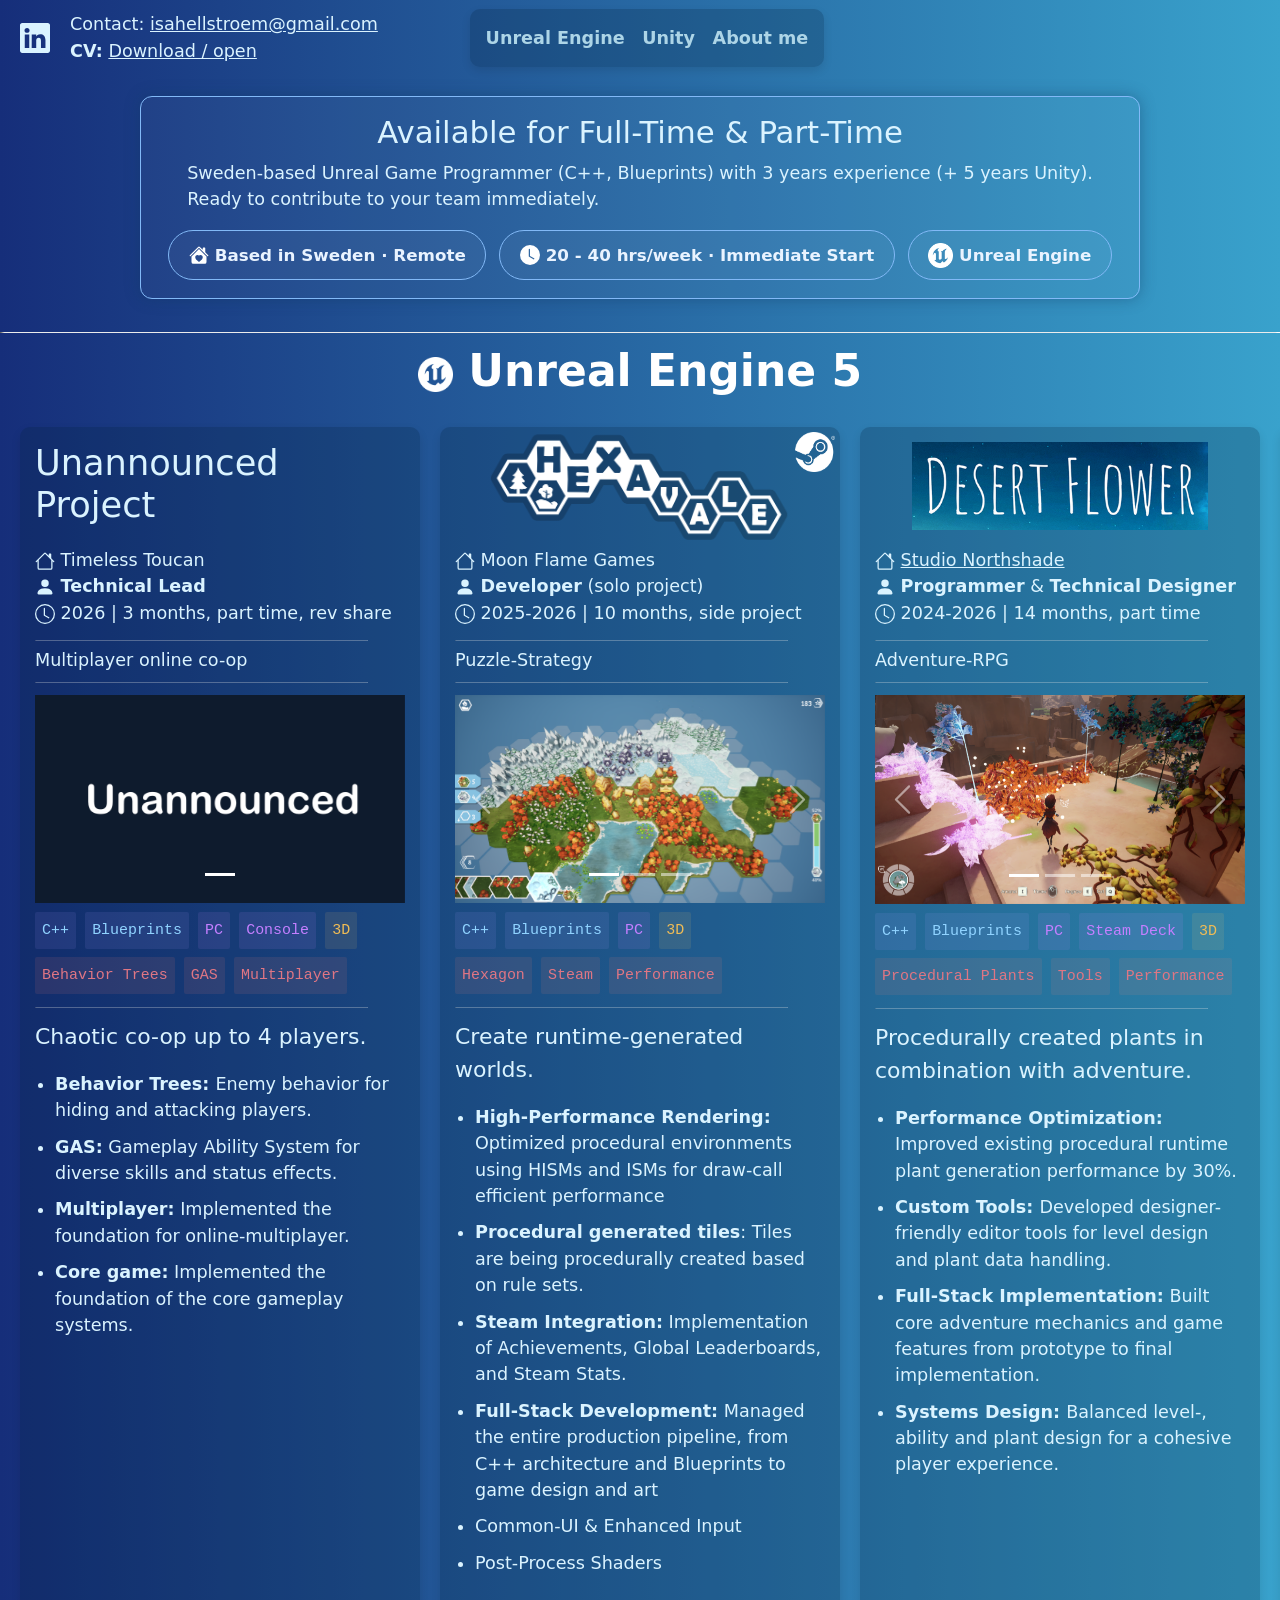
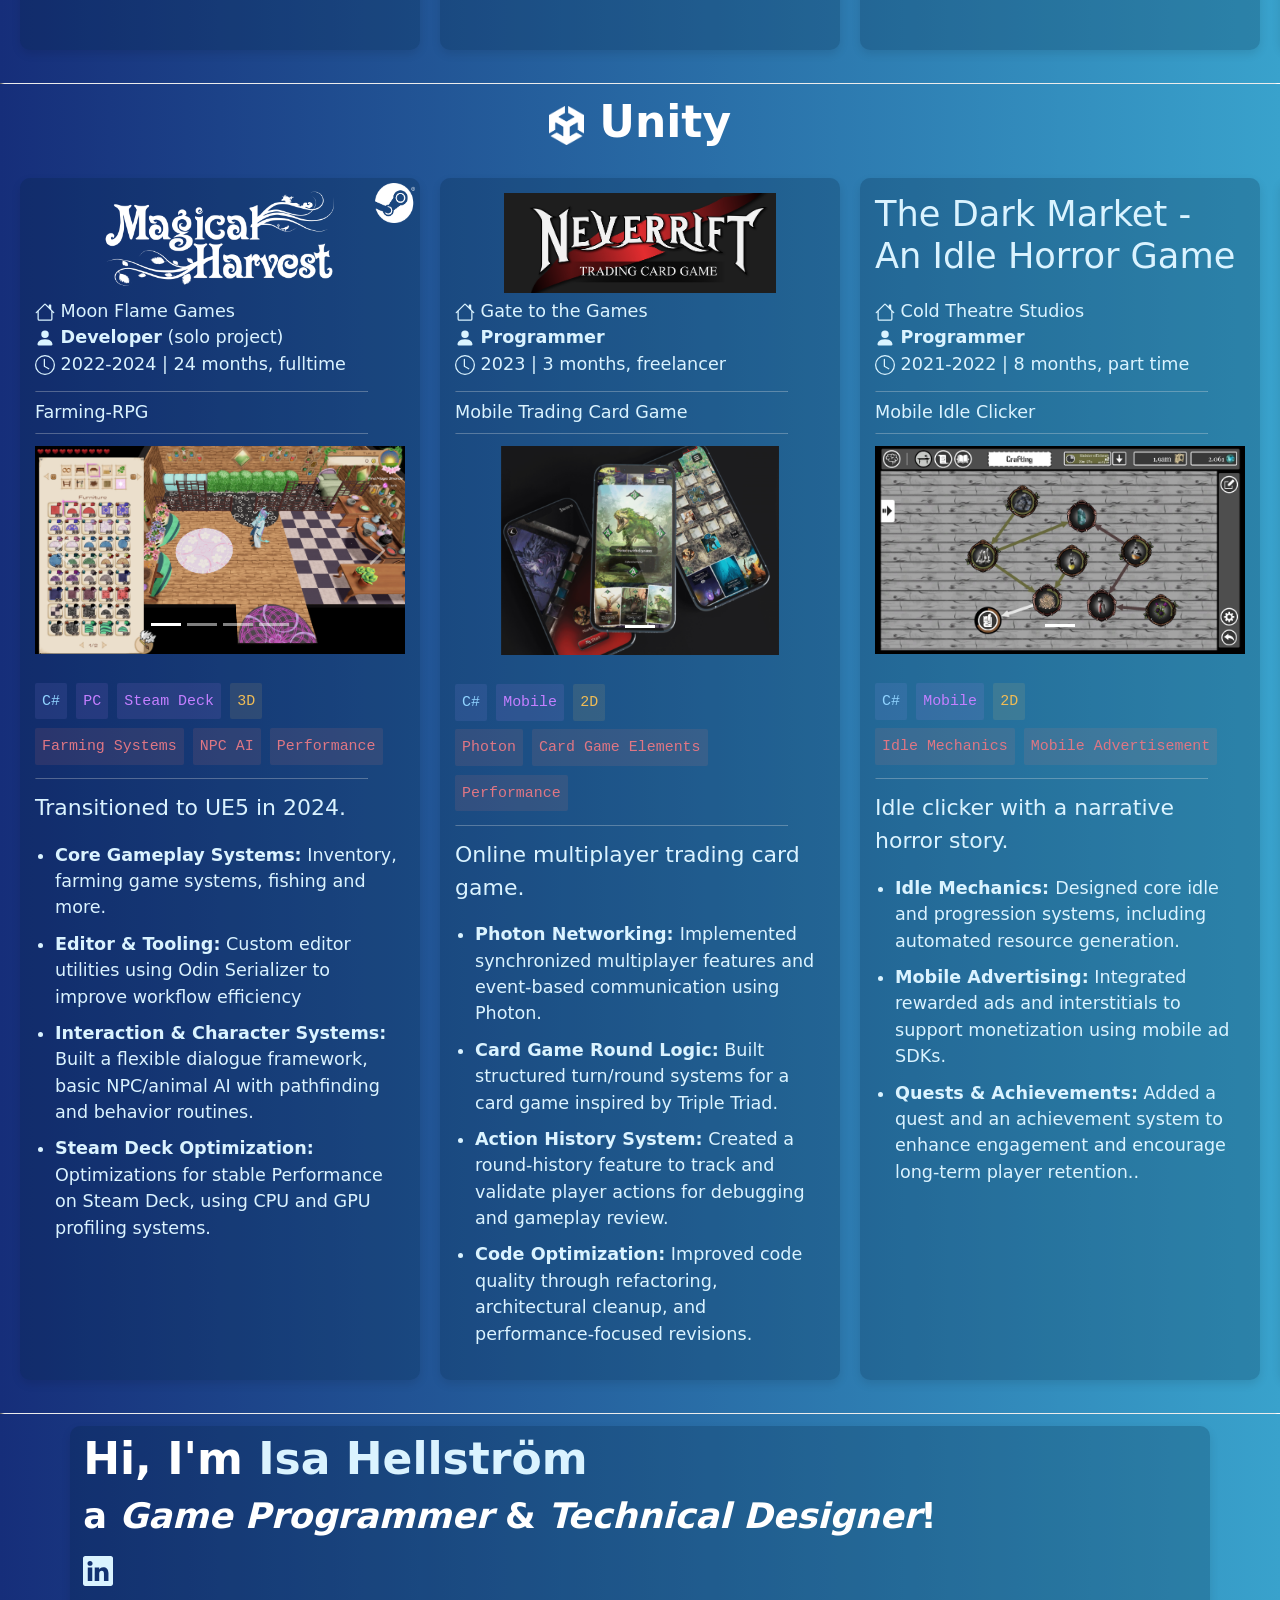
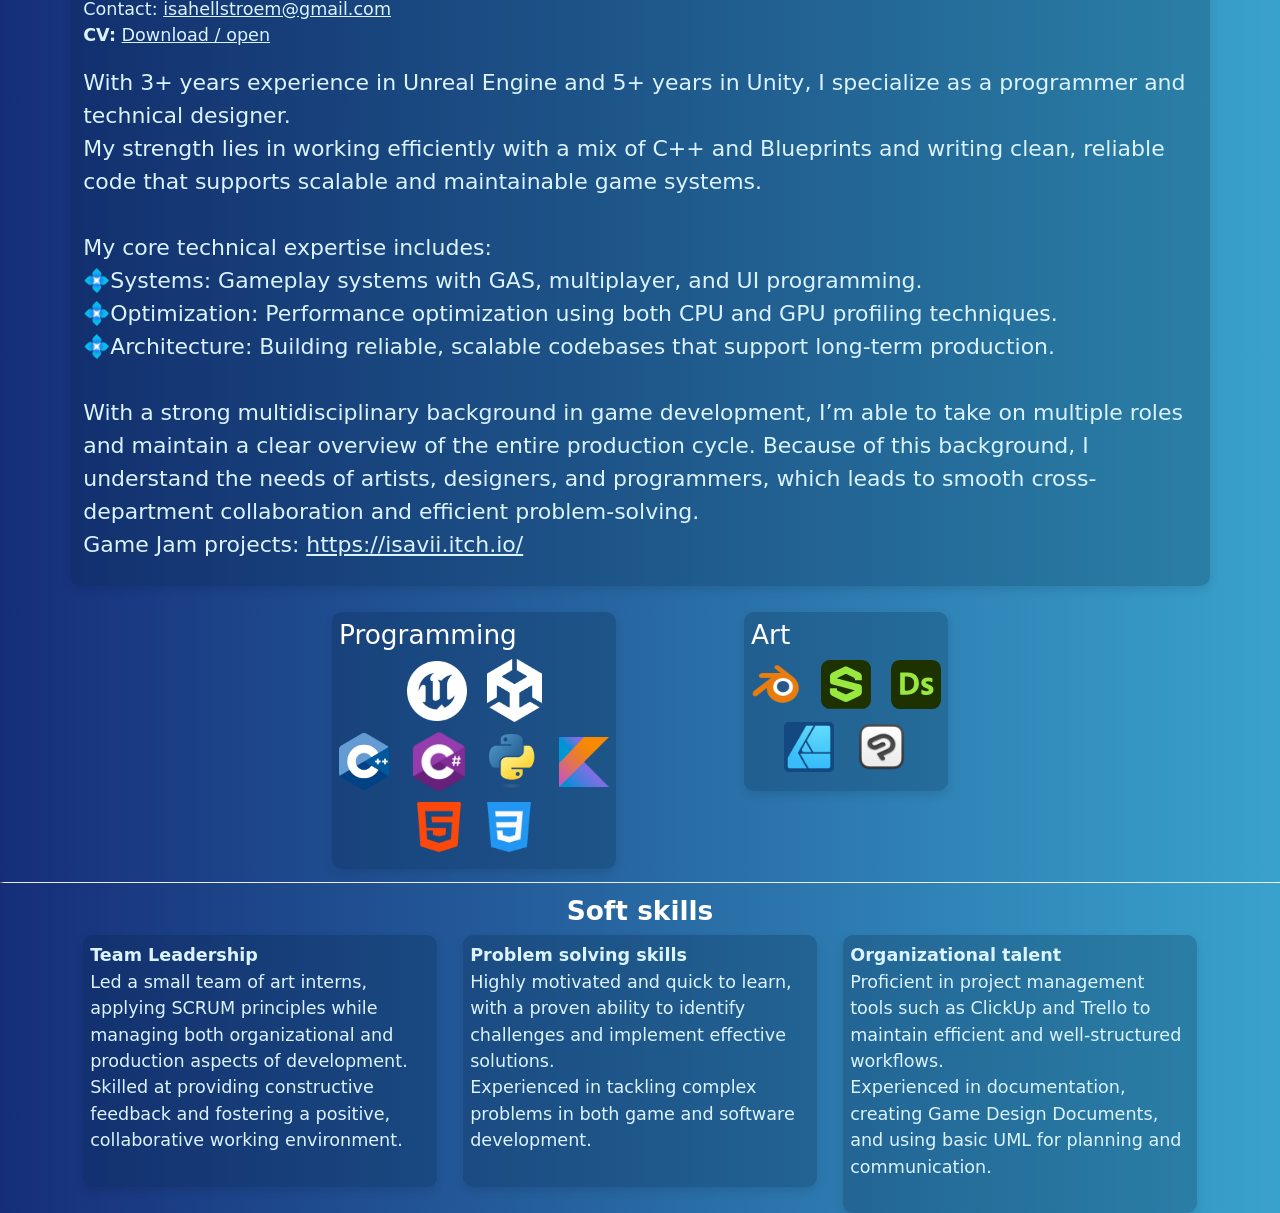
==== commit db3591ff: "piano" ====
--- a/index.html
+++ b/index.html
@@ -33,7 +33,7 @@
 
                 <p class="mb-0">
                     Contact: <a href="mailto:isahellstroem@gmail.com">isahellstroem@gmail.com</a><br>
-                    <b>CV:</b> <a href="\CV\CV_IsaHellström.pdf">Download / open</a><br>
+                    <b>CV:</b> <a class="Link" href="\CV\CV_IsaHellström.pdf">Download / open</a><br>
                 </p>
             </div>
 
@@ -52,6 +52,7 @@
             <div class="header-spacer" style="width: 300px;"></div>
         </div>
     </header>
+    
     <section class="availability-card">
         <h3>Available for Full-Time &amp; Part-Time</h3>
         <p>
@@ -370,7 +371,7 @@
     </div>
 
 
-    </div>
+ </div> 
 
     <!--  ==========================  KARMA AND JONAR   ================== -->
     <div class="project-card">
